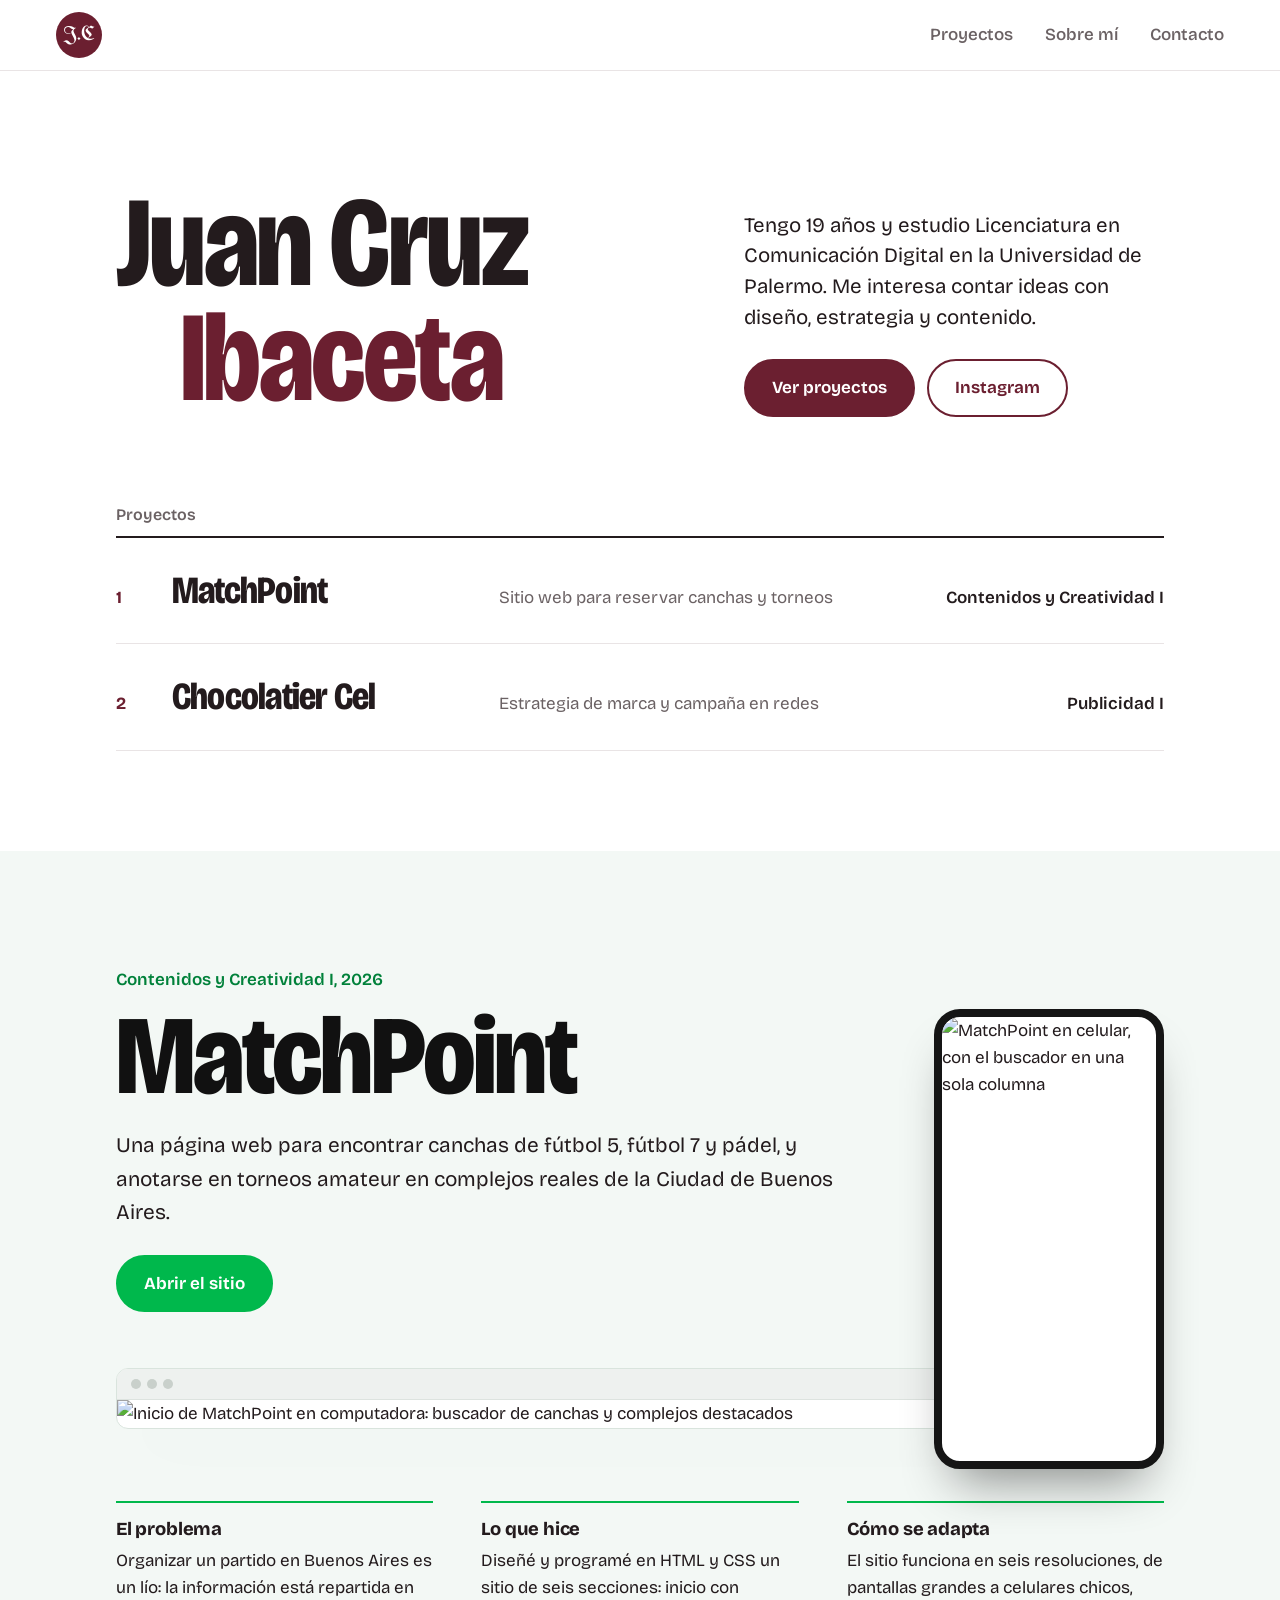
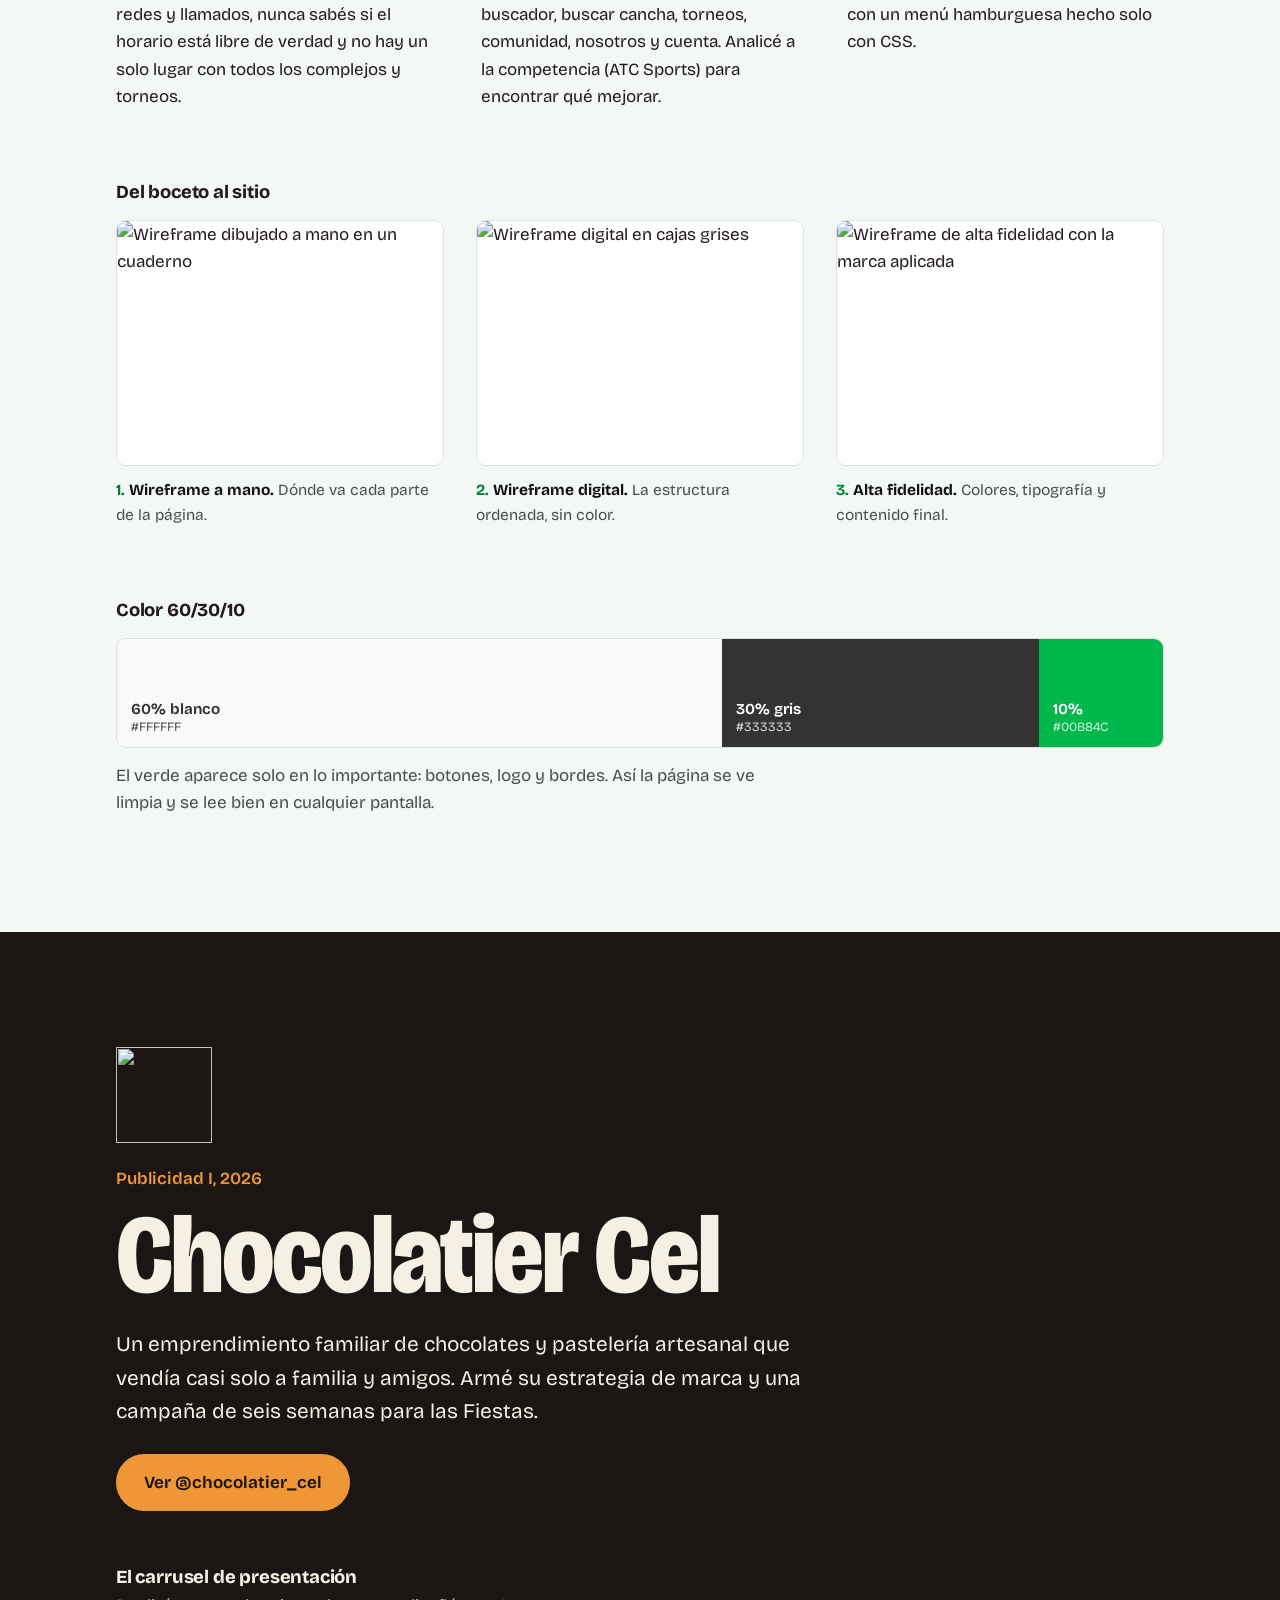
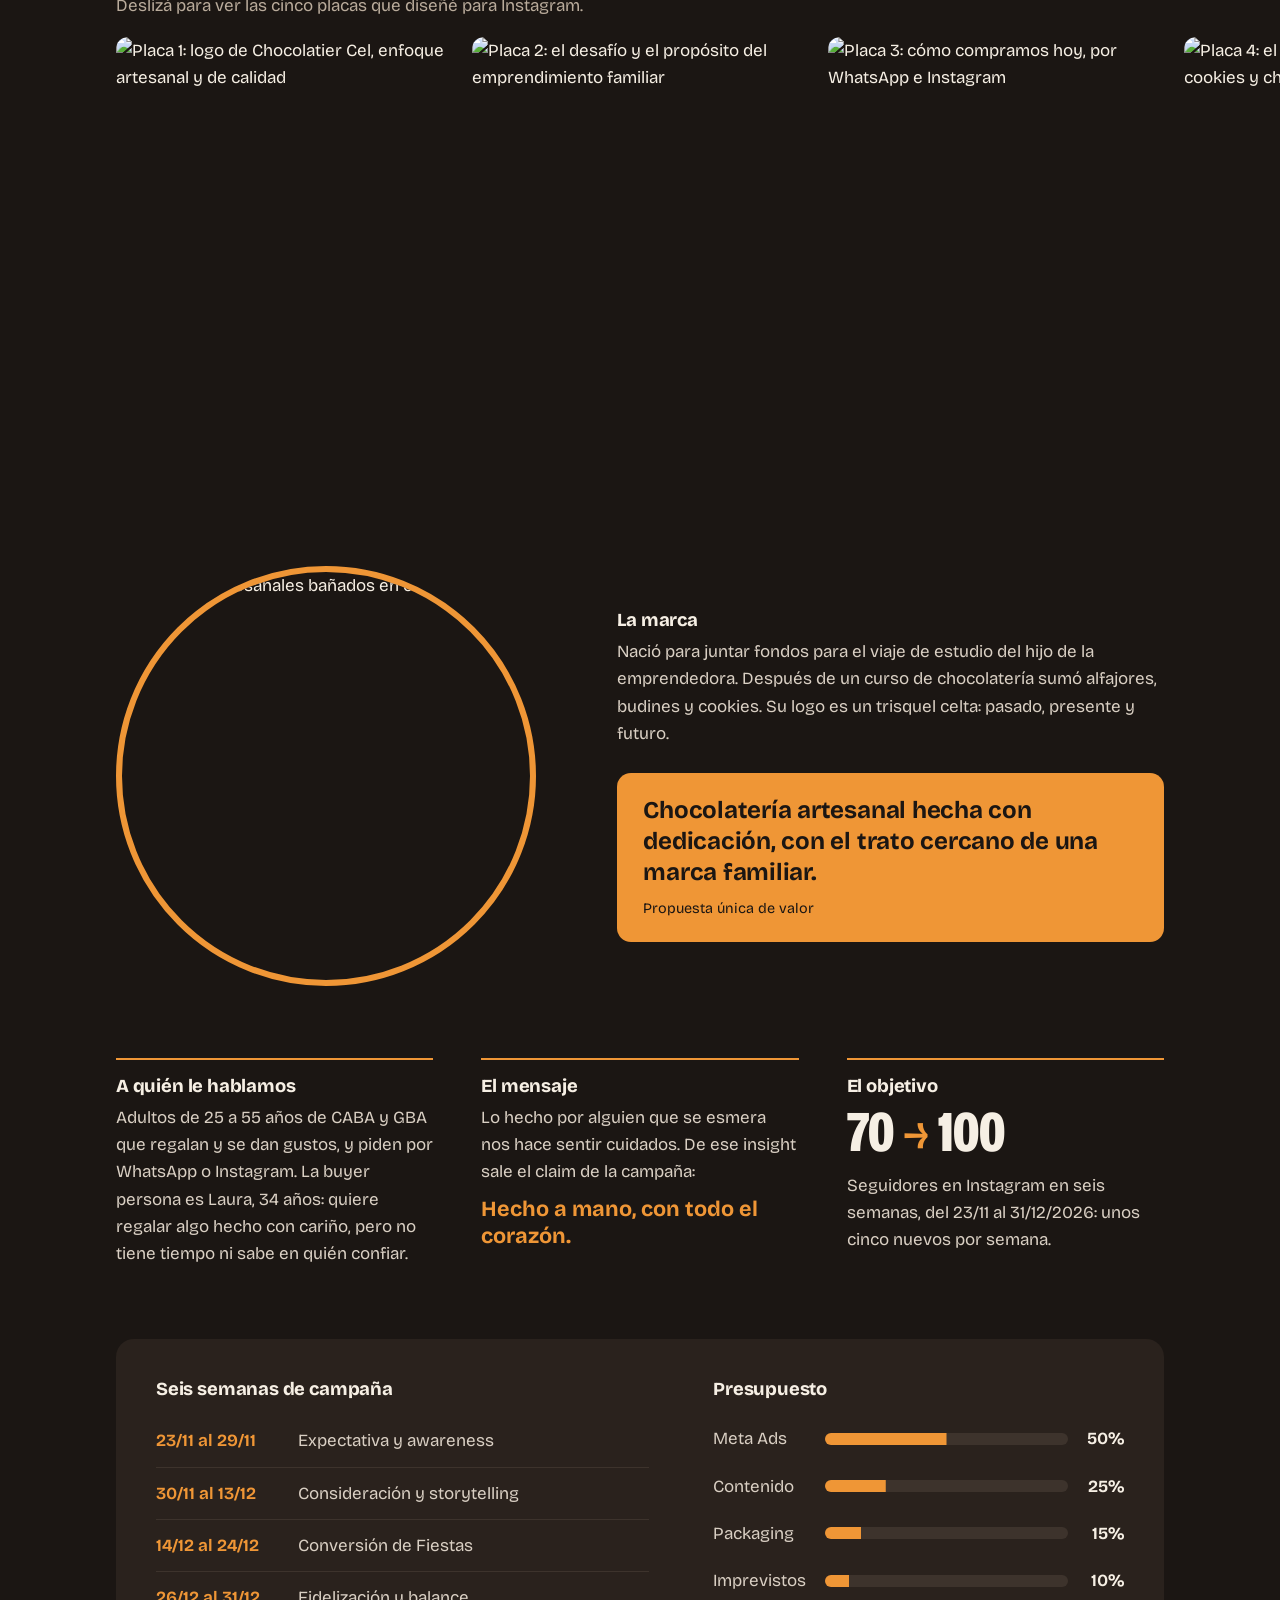
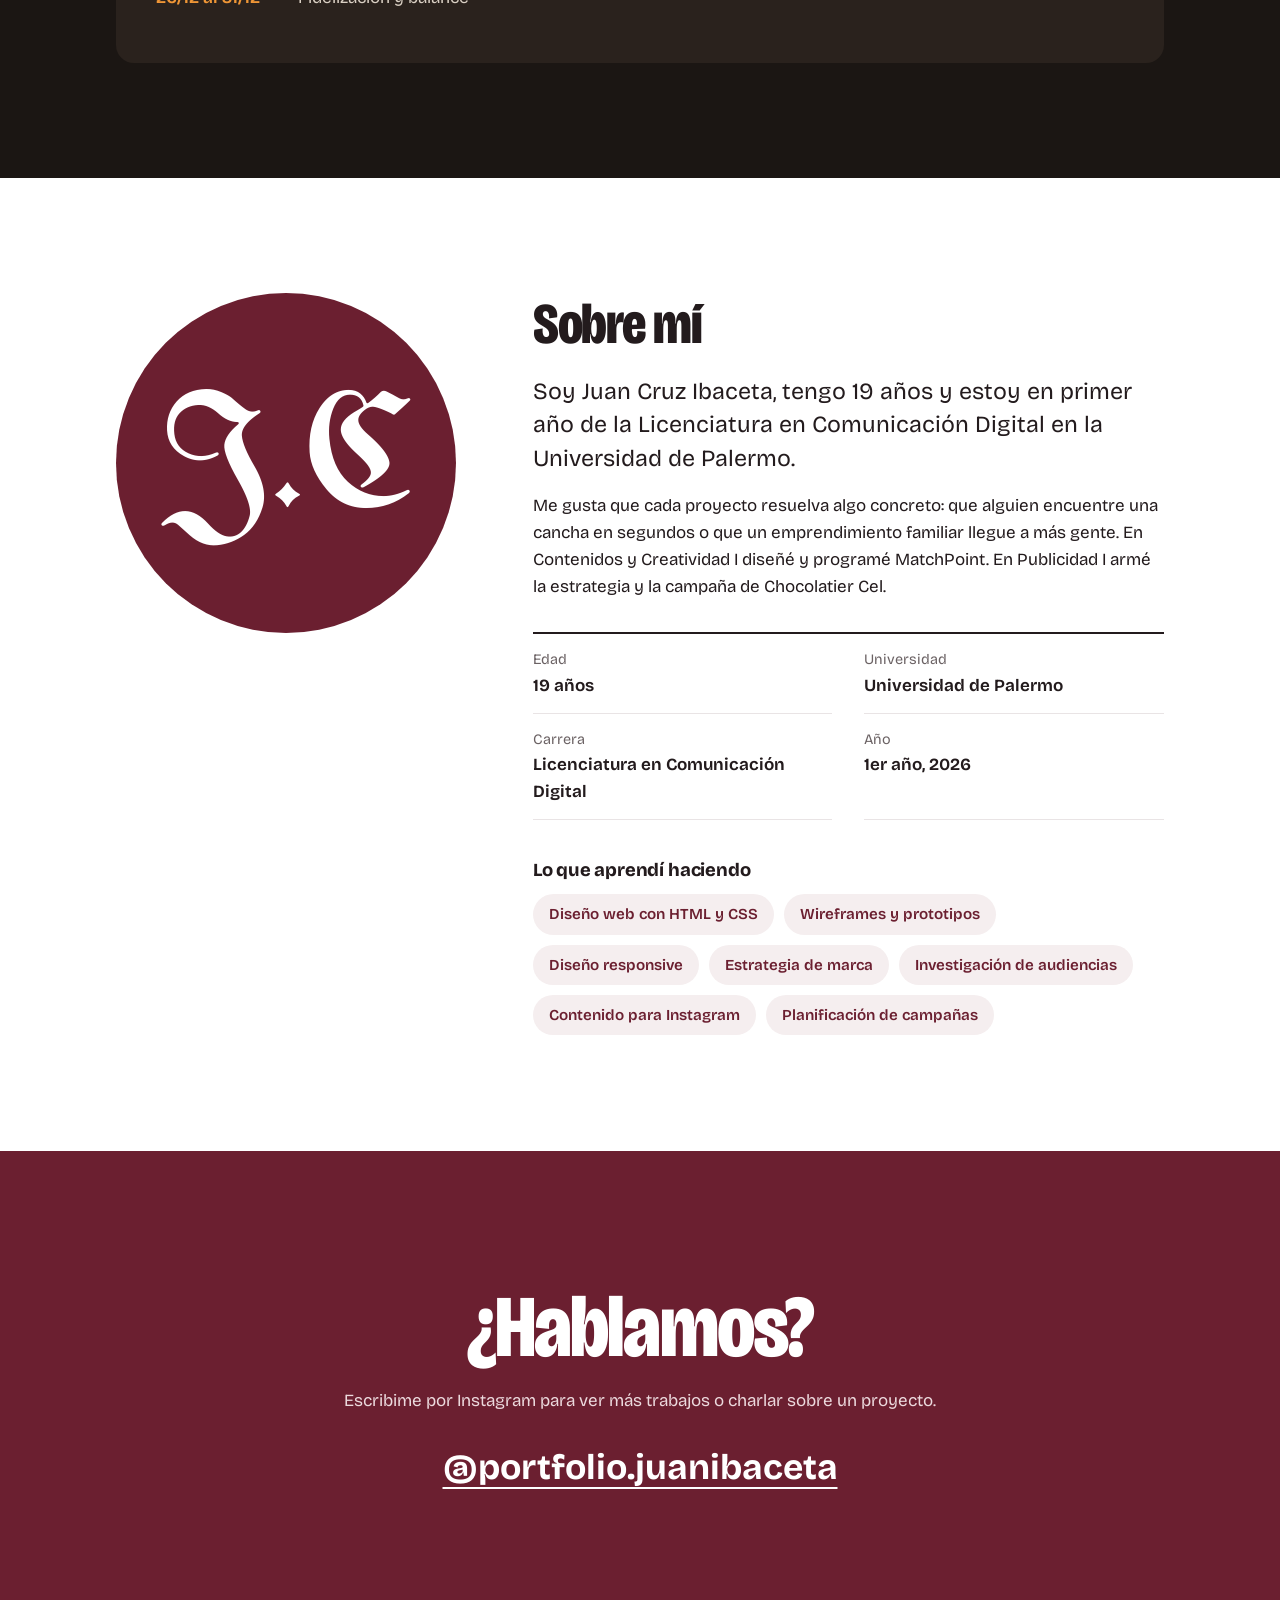
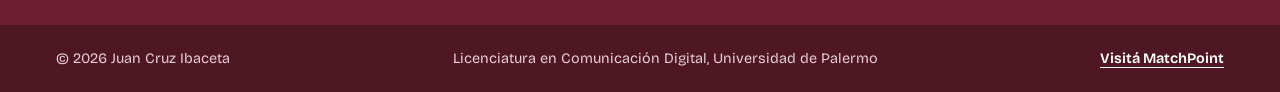
==== index.html @ 8a2c2878 "Add files via upload" ====
<!DOCTYPE html>
<html lang="es">
<head>
    <meta charset="UTF-8">
    <meta name="viewport" content="width=device-width, initial-scale=1, viewport-fit=cover">
    <title>Juan Cruz Ibaceta | Portfolio</title>
    <meta name="description" content="Portfolio de Juan Cruz Ibaceta, estudiante de Licenciatura en Comunicación Digital en la Universidad de Palermo.">
    <link rel="preconnect" href="https://fonts.googleapis.com">
    <link rel="preconnect" href="https://fonts.gstatic.com" crossorigin>
    <link href="https://fonts.googleapis.com/css2?family=Bricolage+Grotesque:opsz,wdth,wght@12..96,75..100,300..800&family=UnifrakturMaguntia&display=swap" rel="stylesheet">
    <link rel="stylesheet" href="style.css">
</head>
<body>

    <!-- ENCABEZADO -->
    <header class="top">
        <a href="#inicio" class="sello" aria-label="Ir al inicio">J.C</a>
        <nav aria-label="Secciones">
            <a href="#proyectos">Proyectos</a>
            <a href="#sobre-mi">Sobre mí</a>
            <a href="#contacto">Contacto</a>
        </nav>
    </header>

    <main id="inicio">

        <!-- PORTADA -->
        <section class="portada">
            <h1 class="nombre">
                <span>Juan Cruz</span>
                <span>Ibaceta</span>
            </h1>
            <div class="portada-texto">
                <p class="bajada">Tengo 19 años y estudio Licenciatura en Comunicación Digital en la Universidad de Palermo. Me interesa contar ideas con diseño, estrategia y contenido.</p>
                <p class="portada-acciones">
                    <a href="#proyectos" class="boton">Ver proyectos</a>
                    <a href="https://www.instagram.com/portfolio.juanibaceta" class="boton boton-linea" target="_blank" rel="noopener">Instagram</a>
                </p>
            </div>
        </section>

        <!-- ÍNDICE DE PROYECTOS -->
        <section class="indice" id="proyectos" aria-labelledby="titulo-proyectos">
            <h2 id="titulo-proyectos">Proyectos</h2>
            <ol class="indice-lista">
                <li>
                    <a href="#matchpoint">
                        <span class="indice-num">1</span>
                        <span class="indice-nombre">MatchPoint</span>
                        <span class="indice-dato">Sitio web para reservar canchas y torneos</span>
                        <span class="indice-materia">Contenidos y Creatividad I</span>
                    </a>
                </li>
                <li>
                    <a href="#chocolatier">
                        <span class="indice-num">2</span>
                        <span class="indice-nombre">Chocolatier Cel</span>
                        <span class="indice-dato">Estrategia de marca y campaña en redes</span>
                        <span class="indice-materia">Publicidad I</span>
                    </a>
                </li>
            </ol>
        </section>

        <!-- PROYECTO 1: MATCHPOINT -->
        <article class="caso caso-match" id="matchpoint" aria-labelledby="titulo-match">
            <div class="caso-cabecera">
                <p class="caso-materia">Contenidos y Creatividad I, 2026</p>
                <h2 id="titulo-match">MatchPoint</h2>
                <p class="caso-resumen">Una página web para encontrar canchas de fútbol 5, fútbol 7 y pádel, y anotarse en torneos amateur en complejos reales de la Ciudad de Buenos Aires.</p>
                <a href="https://juancruzibaceta-lang.github.io/matchpoint/" class="boton boton-match" target="_blank" rel="noopener">Abrir el sitio</a>
            </div>

            <figure class="pantallas">
                <div class="navegador">
                    <div class="navegador-barra"><i></i><i></i><i></i></div>
                    <img src="img/matchpoint-desktop.jpg" alt="Inicio de MatchPoint en computadora: buscador de canchas y complejos destacados" loading="lazy">
                </div>
                <div class="celular">
                    <img src="img/matchpoint-celular.jpg" alt="MatchPoint en celular, con el buscador en una sola columna" loading="lazy">
                </div>
            </figure>

            <div class="caso-grilla">
                <div class="bloque">
                    <h3>El problema</h3>
                    <p>Organizar un partido en Buenos Aires es un lío: la información está repartida en redes y llamados, nunca sabés si el horario está libre de verdad y no hay un solo lugar con todos los complejos y torneos.</p>
                </div>
                <div class="bloque">
                    <h3>Lo que hice</h3>
                    <p>Diseñé y programé en HTML y CSS un sitio de seis secciones: inicio con buscador, buscar cancha, torneos, comunidad, nosotros y cuenta. Analicé a la competencia (ATC Sports) para encontrar qué mejorar.</p>
                </div>
                <div class="bloque">
                    <h3>Cómo se adapta</h3>
                    <p>El sitio funciona en seis resoluciones, de pantallas grandes a celulares chicos, con un menú hamburguesa hecho solo con CSS.</p>
                </div>
            </div>

            <div class="proceso">
                <h3>Del boceto al sitio</h3>
                <ol class="proceso-pasos">
                    <li>
                        <img src="img/matchpoint-boceto.jpg" alt="Wireframe dibujado a mano en un cuaderno" loading="lazy">
                        <p><strong>Wireframe a mano.</strong> Dónde va cada parte de la página.</p>
                    </li>
                    <li>
                        <img src="img/matchpoint-baja.jpg" alt="Wireframe digital en cajas grises" loading="lazy">
                        <p><strong>Wireframe digital.</strong> La estructura ordenada, sin color.</p>
                    </li>
                    <li>
                        <img src="img/matchpoint-alta.jpg" alt="Wireframe de alta fidelidad con la marca aplicada" loading="lazy">
                        <p><strong>Alta fidelidad.</strong> Colores, tipografía y contenido final.</p>
                    </li>
                </ol>
            </div>

            <div class="paleta">
                <h3>Color 60/30/10</h3>
                <div class="paleta-barra" role="img" aria-label="60% blanco, 30% gris oscuro, 10% verde">
                    <span style="flex: 60; background: #f9f9f9; color: #333;">60% blanco <small>#FFFFFF</small></span>
                    <span style="flex: 30; background: #333333; color: #fff;">30% gris <small>#333333</small></span>
                    <span style="flex: 10; background: #00b84c; color: #fff;">10% <small>#00B84C</small></span>
                </div>
                <p>El verde aparece solo en lo importante: botones, logo y bordes. Así la página se ve limpia y se lee bien en cualquier pantalla.</p>
            </div>
        </article>

        <!-- PROYECTO 2: CHOCOLATIER CEL -->
        <article class="caso caso-choco" id="chocolatier" aria-labelledby="titulo-choco">
            <div class="caso-cabecera">
                <img src="img/choco-logo.png" alt="" class="choco-logo" width="120" height="120">
                <p class="caso-materia">Publicidad I, 2026</p>
                <h2 id="titulo-choco">Chocolatier Cel</h2>
                <p class="caso-resumen">Un emprendimiento familiar de chocolates y pastelería artesanal que vendía casi solo a familia y amigos. Armé su estrategia de marca y una campaña de seis semanas para las Fiestas.</p>
                <a href="https://www.instagram.com/chocolatier_cel" class="boton boton-choco" target="_blank" rel="noopener">Ver @chocolatier_cel</a>
            </div>

            <div class="carrusel-zona">
                <h3>El carrusel de presentación</h3>
                <p class="carrusel-ayuda">Deslizá para ver las cinco placas que diseñé para Instagram.</p>
                <ol class="carrusel" tabindex="0" aria-label="Carrusel de Instagram de Chocolatier Cel">
                    <li><img src="img/choco-1-portada.jpg" alt="Placa 1: logo de Chocolatier Cel, enfoque artesanal y de calidad" loading="lazy"></li>
                    <li><img src="img/choco-2-desafio.jpg" alt="Placa 2: el desafío y el propósito del emprendimiento familiar" loading="lazy"></li>
                    <li><img src="img/choco-3-como-compramos.jpg" alt="Placa 3: cómo compramos hoy, por WhatsApp e Instagram" loading="lazy"></li>
                    <li><img src="img/choco-4-producto.jpg" alt="Placa 4: el producto en acción, fotos de cookies y chocolates" loading="lazy"></li>
                    <li><img src="img/choco-5-pedido.jpg" alt="Placa 5: descubrí la diferencia de lo hecho a mano" loading="lazy"></li>
                </ol>
            </div>

            <div class="choco-historia">
                <img src="img/choco-alfajores.jpg" alt="Alfajores artesanales bañados en chocolate">
                <div>
                    <h3>La marca</h3>
                    <p>Nació para juntar fondos para el viaje de estudio del hijo de la emprendedora. Después de un curso de chocolatería sumó alfajores, budines y cookies. Su logo es un trisquel celta: pasado, presente y futuro.</p>
                    <blockquote class="puv">
                        <p>Chocolatería artesanal hecha con dedicación, con el trato cercano de una marca familiar.</p>
                        <cite>Propuesta única de valor</cite>
                    </blockquote>
                </div>
            </div>

            <div class="caso-grilla">
                <div class="bloque">
                    <h3>A quién le hablamos</h3>
                    <p>Adultos de 25 a 55 años de CABA y GBA que regalan y se dan gustos, y piden por WhatsApp o Instagram. La buyer persona es Laura, 34 años: quiere regalar algo hecho con cariño, pero no tiene tiempo ni sabe en quién confiar.</p>
                </div>
                <div class="bloque">
                    <h3>El mensaje</h3>
                    <p>Lo hecho por alguien que se esmera nos hace sentir cuidados. De ese insight sale el claim de la campaña:</p>
                    <p class="claim">Hecho a mano, con todo el corazón.</p>
                </div>
                <div class="bloque objetivo">
                    <h3>El objetivo</h3>
                    <p class="objetivo-num"><span>70</span><span aria-hidden="true">→</span><span>100</span></p>
                    <p>Seguidores en Instagram en seis semanas, del 23/11 al 31/12/2026: unos cinco nuevos por semana.</p>
                </div>
            </div>

            <div class="campana">
                <div>
                    <h3>Seis semanas de campaña</h3>
                    <ol class="etapas">
                        <li><strong>23/11 al 29/11</strong> Expectativa y awareness</li>
                        <li><strong>30/11 al 13/12</strong> Consideración y storytelling</li>
                        <li><strong>14/12 al 24/12</strong> Conversión de Fiestas</li>
                        <li><strong>26/12 al 31/12</strong> Fidelización y balance</li>
                    </ol>
                </div>
                <div>
                    <h3>Presupuesto</h3>
                    <ul class="presupuesto">
                        <li><span>Meta Ads</span><b style="--p: 50%;"></b><em>50%</em></li>
                        <li><span>Contenido</span><b style="--p: 25%;"></b><em>25%</em></li>
                        <li><span>Packaging</span><b style="--p: 15%;"></b><em>15%</em></li>
                        <li><span>Imprevistos</span><b style="--p: 10%;"></b><em>10%</em></li>
                    </ul>
                </div>
            </div>
        </article>

        <!-- SOBRE MÍ -->
        <section class="sobre" id="sobre-mi" aria-labelledby="titulo-sobre">
            <div class="sobre-sello" aria-hidden="true">J.C</div>
            <div class="sobre-texto">
                <h2 id="titulo-sobre">Sobre mí</h2>
                <p class="sobre-lead">Soy Juan Cruz Ibaceta, tengo 19 años y estoy en primer año de la Licenciatura en Comunicación Digital en la Universidad de Palermo.</p>
                <p>Me gusta que cada proyecto resuelva algo concreto: que alguien encuentre una cancha en segundos o que un emprendimiento familiar llegue a más gente. En Contenidos y Creatividad I diseñé y programé MatchPoint. En Publicidad I armé la estrategia y la campaña de Chocolatier Cel.</p>
                <dl class="datos">
                    <div><dt>Edad</dt><dd>19 años</dd></div>
                    <div><dt>Universidad</dt><dd>Universidad de Palermo</dd></div>
                    <div><dt>Carrera</dt><dd>Licenciatura en Comunicación Digital</dd></div>
                    <div><dt>Año</dt><dd>1er año, 2026</dd></div>
                </dl>
                <h3>Lo que aprendí haciendo</h3>
                <ul class="habilidades">
                    <li>Diseño web con HTML y CSS</li>
                    <li>Wireframes y prototipos</li>
                    <li>Diseño responsive</li>
                    <li>Estrategia de marca</li>
                    <li>Investigación de audiencias</li>
                    <li>Contenido para Instagram</li>
                    <li>Planificación de campañas</li>
                </ul>
            </div>
        </section>

        <!-- CONTACTO -->
        <section class="contacto" id="contacto" aria-labelledby="titulo-contacto">
            <h2 id="titulo-contacto">¿Hablamos?</h2>
            <p>Escribime por Instagram para ver más trabajos o charlar sobre un proyecto.</p>
            <a href="https://www.instagram.com/portfolio.juanibaceta" class="contacto-link" target="_blank" rel="noopener">@portfolio.juanibaceta</a>
        </section>
    </main>

    <footer class="pie">
        <p>© 2026 Juan Cruz Ibaceta</p>
        <p>Licenciatura en Comunicación Digital, Universidad de Palermo</p>
        <p><a href="https://juancruzibaceta-lang.github.io/matchpoint/">Visitá MatchPoint</a></p>
    </footer>

</body>
</html>
---- style.css ----
/* =====================================================
   PORTFOLIO · JUAN CRUZ IBACETA
   Color de marca: bordó del logo "J.C"
   Cada proyecto usa los colores de su propia marca.
   ===================================================== */

:root {
    --papel: #ffffff;
    --tinta: #231b1d;
    --gris: #6b6264;
    --linea: #e9e4e5;
    --bordo: #6b1f30;
    --bordo-claro: #f5eeef;

    --verde: #00b84c;
    --verde-oscuro: #00813a;
    --choco: #1b1613;
    --choco-2: #2a221d;
    --naranja: #ef9636;
    --crema: #f6efe4;

    --texto: "Bricolage Grotesque", Arial, sans-serif;
    --gotica: "UnifrakturMaguntia", "Old English Text MT", Georgia, serif;

    --ancho: 1160px;
    --margen: clamp(20px, 5vw, 56px);
    color-scheme: light;
}

*, *::before, *::after { box-sizing: border-box; margin: 0; padding: 0; }

html {
    scroll-behavior: smooth;
    scroll-padding-top: calc(72px + env(safe-area-inset-top, 0px));
}

body {
    background: var(--papel);
    color: var(--tinta);
    font-family: var(--texto);
    font-size: 1.0625rem;
    line-height: 1.6;
    font-variation-settings: "opsz" 16;
    -webkit-font-smoothing: antialiased;
}

img { max-width: 100%; display: block; }
a { color: inherit; }

:focus-visible {
    outline: 3px solid var(--bordo);
    outline-offset: 3px;
    border-radius: 4px;
}

h1, h2, h3 { line-height: 1.1; font-weight: 750; }

h3 {
    font-size: 1.15rem;
    margin-bottom: 8px;
    letter-spacing: -0.01em;
}

/* ---------- BOTONES ---------- */
.boton {
    display: inline-block;
    padding: 13px 26px;
    border-radius: 999px;
    background: var(--bordo);
    color: #fff;
    text-decoration: none;
    font-weight: 650;
    border: 2px solid var(--bordo);
    transition: background 0.2s, color 0.2s;
}

.boton:hover { background: #4f1623; border-color: #4f1623; }

.boton-linea { background: transparent; color: var(--bordo); }
.boton-linea:hover { background: var(--bordo); color: #fff; }

.boton-match { background: var(--verde); border-color: var(--verde); color: #fff; }
.boton-match:hover { background: var(--verde-oscuro); border-color: var(--verde-oscuro); }

.boton-choco { background: var(--naranja); border-color: var(--naranja); color: var(--choco); }
.boton-choco:hover { background: var(--crema); border-color: var(--crema); }

/* ---------- ENCABEZADO ---------- */
.top {
    position: sticky;
    top: 0;
    z-index: 10;
    display: flex;
    justify-content: space-between;
    align-items: center;
    padding: calc(12px + env(safe-area-inset-top, 0px)) var(--margen) 12px;
    background: rgba(255, 255, 255, 0.92);
    backdrop-filter: blur(10px);
    -webkit-backdrop-filter: blur(10px);
    border-bottom: 1px solid var(--linea);
}

.sello {
    display: grid;
    place-items: center;
    width: 46px;
    height: 46px;
    border-radius: 50%;
    background: var(--bordo);
    color: #fff;
    font-family: var(--gotica);
    font-size: 1.25rem;
    text-decoration: none;
    line-height: 1;
}

.top nav { display: flex; gap: clamp(14px, 3vw, 32px); }

.top nav a {
    text-decoration: none;
    font-weight: 550;
    color: var(--gris);
}

.top nav a:hover { color: var(--bordo); }

/* ---------- PORTADA ---------- */
.portada {
    max-width: var(--ancho);
    margin: 0 auto;
    padding: clamp(48px, 9vw, 120px) var(--margen) clamp(48px, 7vw, 90px);
    display: grid;
    grid-template-columns: 1.4fr 1fr;
    gap: 40px;
    align-items: end;
}

.nombre {
    font-size: clamp(3.2rem, 10vw, 8.6rem);
    font-weight: 750;
    font-variation-settings: "opsz" 96, "wdth" 82;
    line-height: 0.9;
    letter-spacing: -0.02em;
    color: var(--tinta);
}

.nombre span { display: block; }

.nombre span:last-child {
    color: var(--bordo);
    padding-left: 0.5em;
}

/* Única animación de la página: el nombre aparece al cargar */
@media (prefers-reduced-motion: no-preference) {
    .nombre span {
        animation: entrar 0.9s cubic-bezier(0.2, 0.7, 0.2, 1) both;
    }
    .nombre span:last-child { animation-delay: 0.15s; }
    @keyframes entrar {
        from { opacity: 0; transform: translateY(0.25em); }
        to { opacity: 1; transform: none; }
    }
}

.bajada {
    font-size: clamp(1.1rem, 1.6vw, 1.3rem);
    line-height: 1.5;
    max-width: 34ch;
    margin-bottom: 26px;
}

.portada-acciones { display: flex; flex-wrap: wrap; gap: 12px; }

/* ---------- ÍNDICE ---------- */
.indice {
    max-width: var(--ancho);
    margin: 0 auto;
    padding: 0 var(--margen) clamp(56px, 8vw, 100px);
}

.indice h2 {
    font-size: 1rem;
    font-weight: 600;
    color: var(--gris);
    margin-bottom: 12px;
}

.indice-lista { list-style: none; border-top: 2px solid var(--tinta); }

.indice-lista a {
    display: grid;
    grid-template-columns: 40px 1.2fr 1.5fr 1fr;
    gap: 16px;
    align-items: baseline;
    padding: 22px 0;
    border-bottom: 1px solid var(--linea);
    text-decoration: none;
    transition: background 0.2s, padding 0.2s;
}

.indice-lista a:hover { background: var(--bordo-claro); padding-left: 12px; }

.indice-num { color: var(--bordo); font-weight: 700; }

.indice-nombre {
    font-size: clamp(1.6rem, 3.2vw, 2.4rem);
    font-weight: 750;
    font-variation-settings: "opsz" 96, "wdth" 85;
    letter-spacing: -0.02em;
}

.indice-dato { color: var(--gris); }
.indice-materia { text-align: right; font-weight: 600; }

/* ---------- CASOS (estructura común) ---------- */
.caso { padding: clamp(64px, 9vw, 120px) var(--margen); }

.caso > * { max-width: calc(var(--ancho) - 2 * var(--margen)); margin-left: auto; margin-right: auto; }

.caso-cabecera { margin-bottom: clamp(36px, 5vw, 56px); }

.caso-materia { font-weight: 600; margin-bottom: 10px; }

.caso h2 {
    font-size: clamp(3rem, 9vw, 7rem);
    font-weight: 800;
    font-variation-settings: "opsz" 96, "wdth" 85;
    letter-spacing: -0.02em;
    line-height: 0.95;
    margin-bottom: 20px;
}

.caso-resumen {
    font-size: clamp(1.1rem, 1.7vw, 1.3rem);
    max-width: 52ch;
    margin-bottom: 26px;
}

.caso-grilla {
    display: grid;
    grid-template-columns: repeat(3, 1fr);
    gap: clamp(24px, 4vw, 48px);
    margin-top: clamp(40px, 6vw, 72px);
    margin-bottom: clamp(40px, 6vw, 72px);
}

.bloque { border-top: 2px solid currentColor; padding-top: 16px; }
.bloque p + p { margin-top: 10px; }

/* ---------- MATCHPOINT ---------- */
.caso-match { background: #f3f8f5; }
.caso-match .caso-materia { color: var(--verde-oscuro); }
.caso-match h2 { color: #111; }
.caso-match .bloque { border-top-color: var(--verde); }

.pantallas {
    position: relative;
    padding-right: clamp(40px, 12vw, 150px);
}

.navegador {
    border-radius: 12px;
    overflow: hidden;
    background: #fff;
    border: 1px solid #d9e4dd;
    box-shadow: 0 30px 60px -30px rgba(0, 60, 25, 0.35);
}

.navegador-barra {
    display: flex;
    gap: 6px;
    padding: 10px 14px;
    background: #eef1ef;
    border-bottom: 1px solid #dde3df;
}

.navegador-barra i {
    width: 10px;
    height: 10px;
    border-radius: 50%;
    background: #c9d0cb;
}

.celular {
    position: absolute;
    right: 0;
    bottom: -40px;
    width: clamp(110px, 22%, 230px);
    border: 8px solid #151515;
    border-radius: 26px;
    overflow: hidden;
    box-shadow: 0 30px 50px -20px rgba(0, 0, 0, 0.45);
    aspect-ratio: 9 / 18;
    background: #fff;
}

.celular img { width: 100%; height: 100%; object-fit: cover; object-position: top; }

.proceso h3, .paleta h3 { margin-bottom: 18px; }

.proceso-pasos {
    list-style: none;
    display: grid;
    grid-template-columns: repeat(3, 1fr);
    gap: clamp(16px, 3vw, 32px);
    counter-reset: paso;
}

.proceso-pasos li { counter-increment: paso; }

.proceso-pasos img {
    width: 100%;
    aspect-ratio: 4 / 3;
    object-fit: cover;
    object-position: top;
    border-radius: 10px;
    border: 1px solid #d9e4dd;
    background: #fff;
    margin-bottom: 12px;
}

.proceso-pasos p { font-size: 0.97rem; color: #44514a; }

.proceso-pasos strong::before {
    content: counter(paso) ". ";
    color: var(--verde-oscuro);
}

.proceso-pasos strong { color: #111; }

.paleta { margin-top: clamp(48px, 6vw, 72px); }

.paleta-barra {
    display: flex;
    height: 110px;
    border-radius: 10px;
    overflow: hidden;
    border: 1px solid #d9e4dd;
    margin-bottom: 14px;
}

.paleta-barra span {
    display: flex;
    flex-direction: column;
    justify-content: flex-end;
    padding: 12px 14px;
    font-weight: 650;
    font-size: 0.95rem;
    line-height: 1.25;
    min-width: 0;
}

.paleta-barra small { font-weight: 400; opacity: 0.8; font-size: 0.8rem; }
.paleta p { color: #44514a; max-width: 60ch; }

/* ---------- CHOCOLATIER CEL ---------- */
.caso-choco { background: var(--choco); color: var(--crema); }
.caso-choco .caso-materia { color: var(--naranja); }
.caso-choco .bloque { border-top-color: var(--naranja); }
.caso-choco .bloque p { color: #d9cfc3; }

.choco-logo {
    width: 96px;
    height: 96px;
    margin-bottom: 22px;
}

.carrusel-zona h3 { margin-bottom: 4px; }
.carrusel-ayuda { color: #b9ab9b; margin-bottom: 18px; }

.caso > .carrusel-zona { max-width: none; }

.carrusel-zona > h3, .carrusel-ayuda {
    max-width: calc(var(--ancho) - 2 * var(--margen));
    margin-left: auto;
    margin-right: auto;
}

/* El carrusel ocupa todo el ancho de la pantalla y arranca alineado con el texto */
.carrusel {
    --inicio: max(var(--margen), calc((100vw - var(--ancho)) / 2 + var(--margen)));
    list-style: none;
    display: flex;
    gap: 16px;
    overflow-x: auto;
    scroll-snap-type: x mandatory;
    scroll-padding-left: var(--inicio);
    margin: 0 calc(-1 * var(--margen));
    padding: 0 var(--margen) 16px var(--inicio);
    scrollbar-color: var(--naranja) var(--choco-2);
}

.carrusel li {
    flex: 0 0 clamp(230px, 30vw, 340px);
    scroll-snap-align: start;
}

.carrusel img {
    width: 100%;
    aspect-ratio: 4 / 5;
    object-fit: cover;
    border-radius: 12px;
}

.choco-historia {
    display: grid;
    grid-template-columns: 0.8fr 1fr;
    gap: clamp(24px, 5vw, 64px);
    align-items: center;
    margin-top: clamp(48px, 7vw, 88px);
}

.choco-historia > img {
    border-radius: 50%;
    aspect-ratio: 1;
    object-fit: cover;
    width: 100%;
    max-width: 420px;
    border: 6px solid var(--naranja);
}

.choco-historia p { color: #d9cfc3; }

.puv {
    margin-top: 26px;
    background: var(--naranja);
    color: var(--choco);
    border-radius: 14px;
    padding: 22px 26px;
}

.puv p {
    color: var(--choco);
    font-size: clamp(1.2rem, 2vw, 1.5rem);
    font-weight: 700;
    line-height: 1.3;
    letter-spacing: -0.01em;
}

.puv cite { display: block; font-style: normal; font-size: 0.9rem; margin-top: 8px; }

.claim {
    font-size: 1.35rem;
    font-weight: 700;
    color: var(--naranja) !important;
    line-height: 1.25;
}

.objetivo-num {
    display: flex;
    align-items: baseline;
    gap: 10px;
    font-size: clamp(2.6rem, 5vw, 3.6rem);
    font-weight: 800;
    font-variation-settings: "opsz" 96, "wdth" 80;
    line-height: 1;
    margin-bottom: 10px;
    color: var(--crema) !important;
}

.objetivo-num span:nth-child(2) { color: var(--naranja); font-weight: 400; }

.campana {
    display: grid;
    grid-template-columns: 1.2fr 1fr;
    gap: clamp(24px, 5vw, 64px);
    background: var(--choco-2);
    border-radius: 18px;
    padding: clamp(24px, 4vw, 40px);
}

.campana h3 { margin-bottom: 16px; }

.etapas { list-style: none; }

.etapas li {
    display: grid;
    grid-template-columns: 130px 1fr;
    gap: 12px;
    padding: 12px 0;
    border-bottom: 1px solid #3d332c;
    color: #d9cfc3;
}

.etapas li:last-child { border-bottom: none; }
.etapas strong { color: var(--naranja); font-weight: 650; }

.presupuesto { list-style: none; }

.presupuesto li {
    display: grid;
    grid-template-columns: 100px 1fr 44px;
    gap: 12px;
    align-items: center;
    padding: 10px 0;
    color: #d9cfc3;
}

.presupuesto b {
    height: 12px;
    border-radius: 6px;
    background: linear-gradient(var(--naranja), var(--naranja)) left / var(--p) 100% no-repeat, #3d332c;
}

.presupuesto em { font-style: normal; text-align: right; font-weight: 650; color: var(--crema); }

/* ---------- SOBRE MÍ ---------- */
.sobre {
    max-width: var(--ancho);
    margin: 0 auto;
    padding: clamp(64px, 9vw, 120px) var(--margen);
    display: grid;
    grid-template-columns: 0.7fr 1.3fr;
    gap: clamp(32px, 6vw, 80px);
    align-items: start;
}

.sobre-sello {
    aspect-ratio: 1;
    border-radius: 50%;
    background: var(--bordo);
    color: #fff;
    display: grid;
    place-items: center;
    font-family: var(--gotica);
    font-size: clamp(5rem, 13vw, 10rem);
    line-height: 1;
    position: sticky;
    top: 110px;
}

.sobre h2 {
    font-size: clamp(2.4rem, 5vw, 3.6rem);
    font-weight: 800;
    font-variation-settings: "opsz" 96, "wdth" 80;
    letter-spacing: -0.02em;
    margin-bottom: 18px;
}

.sobre-lead {
    font-size: clamp(1.2rem, 2vw, 1.45rem);
    line-height: 1.45;
    margin-bottom: 16px;
    max-width: 40ch;
}

.sobre-texto > p { max-width: 62ch; }

.datos {
    display: grid;
    grid-template-columns: repeat(2, 1fr);
    gap: 0 32px;
    margin: 32px 0 40px;
    border-top: 2px solid var(--tinta);
}

.datos div { padding: 14px 0; border-bottom: 1px solid var(--linea); }
.datos dt { font-size: 0.9rem; color: var(--gris); }
.datos dd { font-weight: 650; }

.habilidades {
    list-style: none;
    display: flex;
    flex-wrap: wrap;
    gap: 10px;
    margin-top: 14px;
}

.habilidades li {
    padding: 8px 16px;
    border-radius: 999px;
    background: var(--bordo-claro);
    color: var(--bordo);
    font-weight: 600;
    font-size: 0.95rem;
}

/* ---------- CONTACTO Y PIE ---------- */
.contacto {
    background: var(--bordo);
    color: #fff;
    text-align: center;
    padding: clamp(64px, 10vw, 130px) var(--margen);
}

.contacto h2 {
    font-size: clamp(2.6rem, 7vw, 5.5rem);
    font-weight: 800;
    font-variation-settings: "opsz" 96, "wdth" 80;
    letter-spacing: -0.02em;
    margin-bottom: 12px;
}

.contacto p { color: #ecd9dd; margin-bottom: 26px; }

.contacto-link {
    display: inline-block;
    font-size: clamp(1.3rem, 3.5vw, 2.2rem);
    font-weight: 700;
    color: #fff;
    text-decoration: underline;
    text-decoration-thickness: 2px;
    text-underline-offset: 8px;
    overflow-wrap: anywhere;
}

.contacto-link:hover { text-decoration-color: transparent; }
.contacto :focus-visible { outline-color: #fff; }

.pie a { color: #fff; font-weight: 650; text-underline-offset: 4px; }
.pie a:hover { text-decoration: none; }
.pie :focus-visible { outline-color: #fff; }

.pie {
    display: flex;
    justify-content: space-between;
    flex-wrap: wrap;
    gap: 8px;
    padding: 22px var(--margen) calc(22px + env(safe-area-inset-bottom, 0px));
    background: #4f1623;
    color: #e6cfd4;
    font-size: 0.9rem;
}

/* =====================================================
   RESPONSIVE
   ===================================================== */

/* TABLET (hasta 1024px) */
@media (max-width: 1024px) {
    .portada { grid-template-columns: 1fr; gap: 28px; }
    .caso-grilla { grid-template-columns: 1fr 1fr; }
    .caso-grilla .bloque:last-child { grid-column: 1 / -1; }
    .indice-lista a { grid-template-columns: 32px 1fr 1fr; }
    .indice-materia { grid-column: 2 / -1; text-align: left; color: var(--gris); }
}

/* TABLET VERTICAL (hasta 768px) */
@media (max-width: 768px) {
    .indice-lista a { grid-template-columns: 28px 1fr; gap: 4px 12px; }
    .indice-dato, .indice-materia { grid-column: 2; }
    .choco-historia, .campana, .sobre { grid-template-columns: 1fr; }
    .choco-historia > img { max-width: 280px; }
    .sobre-sello { position: static; width: 160px; font-size: 4.5rem; }
    .caso-grilla { grid-template-columns: 1fr; }
    .proceso-pasos { grid-template-columns: 1fr; max-width: 460px; }
}

/* CELULAR (hasta 480px) */
@media (max-width: 480px) {
    .top nav a:nth-child(2) { display: none; }
    .nombre span:last-child { padding-left: 0; }
    .pantallas { padding-right: 70px; }
    .celular { width: 100px; border-width: 5px; border-radius: 16px; bottom: -24px; }
    .datos { grid-template-columns: 1fr; }
    .paleta-barra { height: 120px; }
    .paleta-barra span { padding: 10px 8px; font-size: 0.8rem; }
    .paleta-barra small { display: none; }
    .etapas li { grid-template-columns: 1fr; gap: 2px; }
    .presupuesto li { grid-template-columns: 90px 1fr 40px; }
    .pie { flex-direction: column; }
}
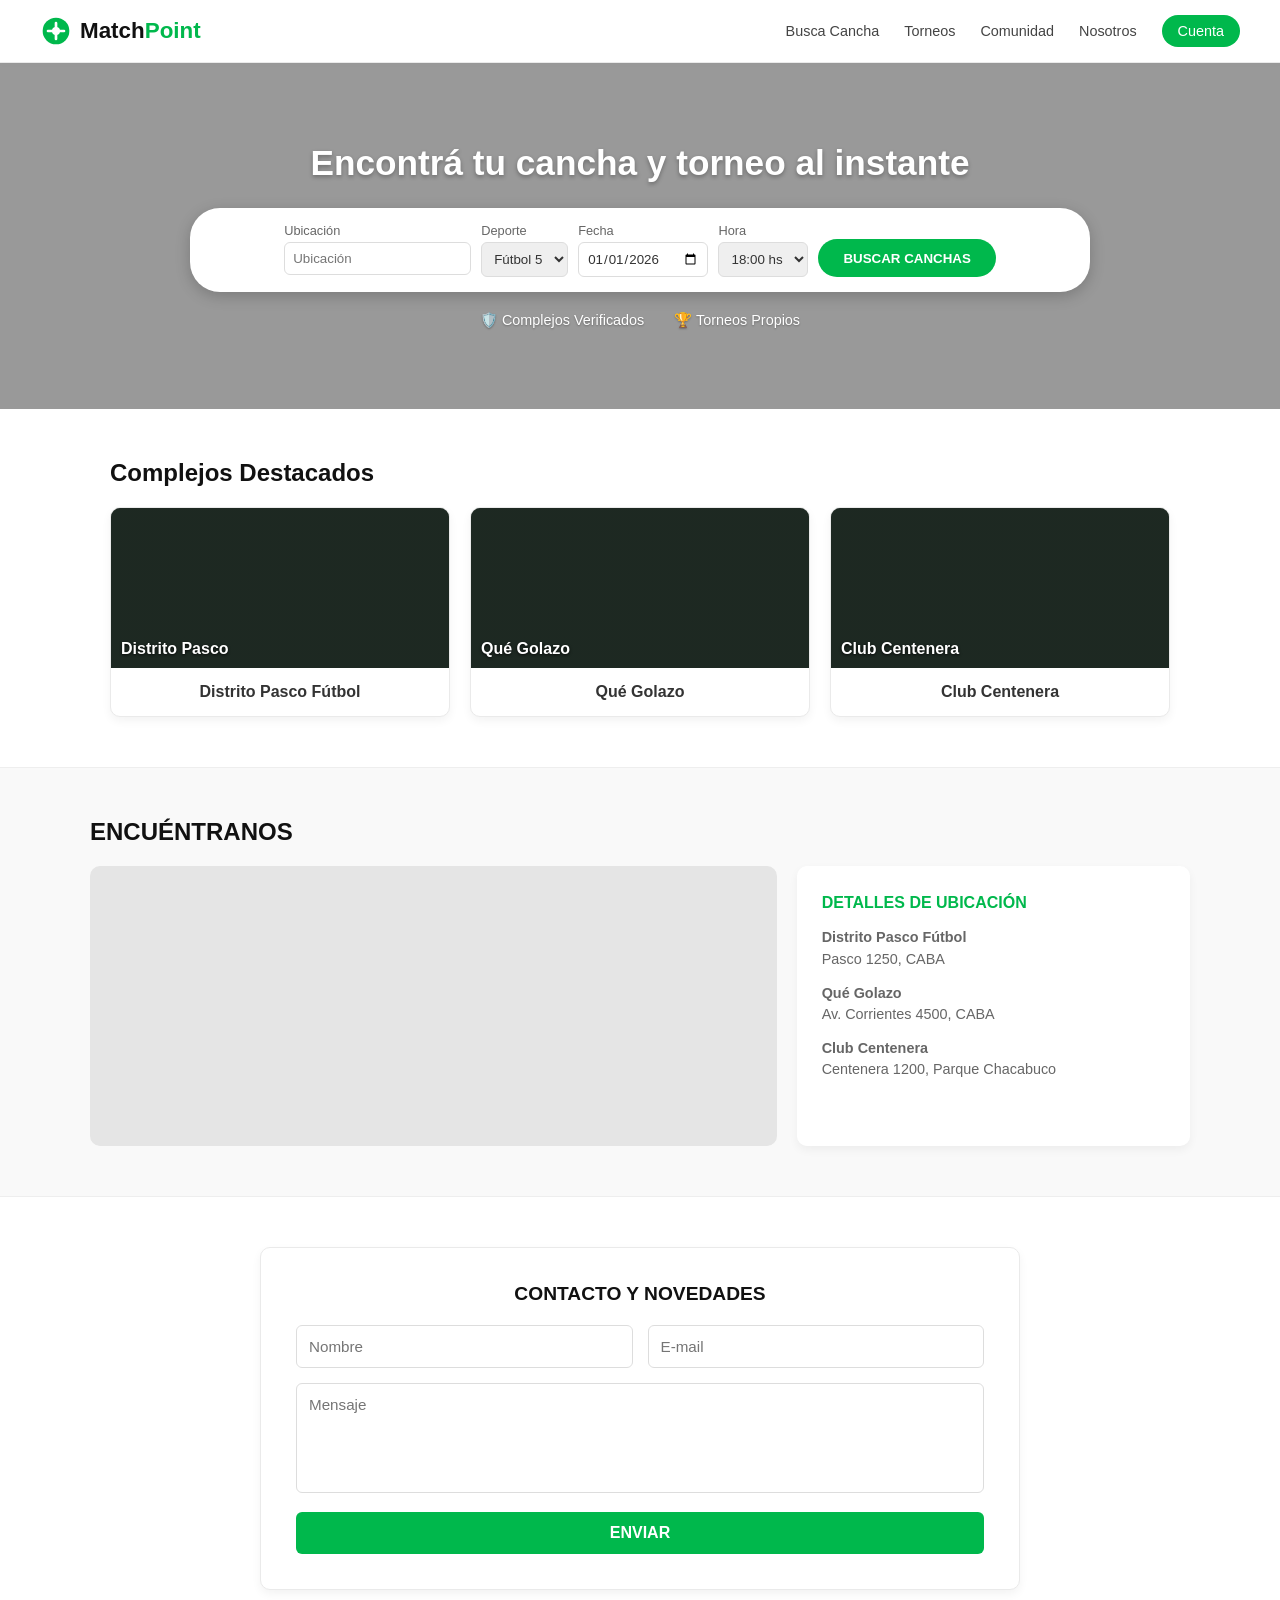
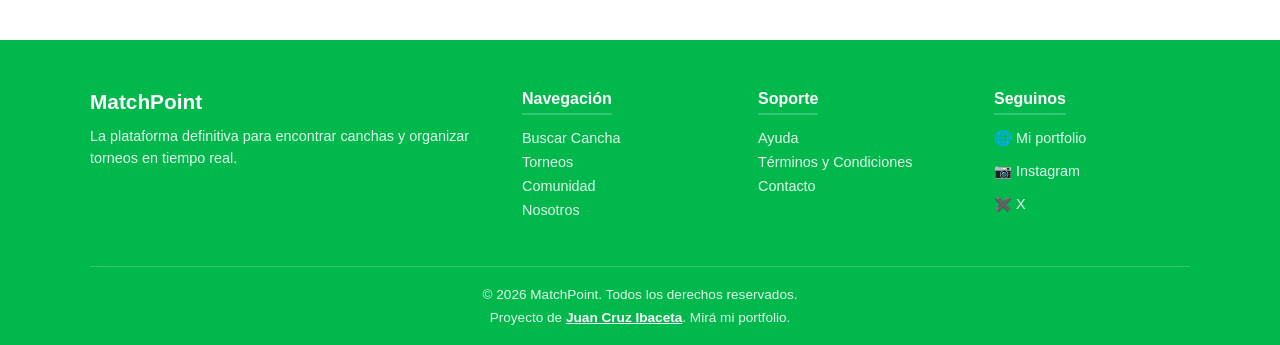
==== commit 858e56d1: "Add files via upload" ====
--- a/index.html
+++ b/index.html
@@ -2,240 +2,167 @@
 <html lang="es">
 <head>
     <meta charset="UTF-8">
-    <meta name="viewport" content="width=device-width, initial-scale=1, viewport-fit=cover">
-    <title>Juan Cruz Ibaceta | Portfolio</title>
-    <meta name="description" content="Portfolio de Juan Cruz Ibaceta, estudiante de Licenciatura en Comunicación Digital en la Universidad de Palermo.">
-    <link rel="preconnect" href="https://fonts.googleapis.com">
-    <link rel="preconnect" href="https://fonts.gstatic.com" crossorigin>
-    <link href="https://fonts.googleapis.com/css2?family=Bricolage+Grotesque:opsz,wdth,wght@12..96,75..100,300..800&family=UnifrakturMaguntia&display=swap" rel="stylesheet">
+    <meta name="viewport" content="width=device-width, initial-scale=1.0">
+    <title>MatchPoint - Encontrá tu cancha y torneo al instante</title>
     <link rel="stylesheet" href="style.css">
 </head>
 <body>
 
-    <!-- ENCABEZADO -->
-    <header class="top">
-        <a href="#inicio" class="sello" aria-label="Ir al inicio">J.C</a>
-        <nav aria-label="Secciones">
-            <a href="#proyectos">Proyectos</a>
-            <a href="#sobre-mi">Sobre mí</a>
-            <a href="#contacto">Contacto</a>
+    <!-- HEADER / LOGO / NAV -->
+    <header>
+        <a href="index.html" class="logo">
+            <svg width="32" height="32" viewBox="0 0 24 24" fill="none" xmlns="http://www.w3.org/2000/svg">
+                <circle cx="12" cy="12" r="10" fill="#00b84c"/>
+                <path d="M12 6V18M6 12H18" stroke="white" stroke-width="2" stroke-linecap="round"/>
+                <circle cx="12" cy="12" r="3" fill="white"/>
+            </svg>
+            <span>Match<span style="color: #00b84c;">Point</span></span>
+        </a>
+
+        <!-- Menú hamburguesa (solo se ve en tablet y celular, funciona solo con CSS) -->
+        <input type="checkbox" id="menu-toggle" class="menu-toggle">
+        <label for="menu-toggle" class="menu-icon" aria-label="Abrir menú">&#9776;</label>
+
+        <nav>
+            <ul>
+                <li><a href="buscar-cancha.html">Busca Cancha</a></li>
+                <li><a href="torneos.html">Torneos</a></li>
+                <li><a href="comunidad.html">Comunidad</a></li>
+                <li><a href="nosotros.html">Nosotros</a></li>
+                <li><a href="cuenta.html" class="btn-cuenta">Cuenta</a></li>
+            </ul>
         </nav>
     </header>
 
-    <main id="inicio">
-
-        <!-- PORTADA -->
-        <section class="portada">
-            <h1 class="nombre">
-                <span>Juan Cruz</span>
-                <span>Ibaceta</span>
-            </h1>
-            <div class="portada-texto">
-                <p class="bajada">Tengo 19 años y estudio Licenciatura en Comunicación Digital en la Universidad de Palermo. Me interesa contar ideas con diseño, estrategia y contenido.</p>
-                <p class="portada-acciones">
-                    <a href="#proyectos" class="boton">Ver proyectos</a>
-                    <a href="https://www.instagram.com/portfolio.juanibaceta" class="boton boton-linea" target="_blank" rel="noopener">Instagram</a>
-                </p>
+    <main>
+        <!-- HERO / BUSCADOR -->
+        <section class="hero">
+            <h1>Encontrá tu cancha y torneo al instante</h1>
+            <form class="search-form" action="buscar-cancha.html">
+                <div class="form-group">
+                    <label for="ubicacion">Ubicación</label>
+                    <input type="text" id="ubicacion" placeholder="Ubicación">
+                </div>
+                <div class="form-group">
+                    <label for="deporte">Deporte</label>
+                    <select id="deporte">
+                        <option value="futbol5">Fútbol 5</option>
+                        <option value="futbol7">Fútbol 7</option>
+                        <option value="padel">Pádel</option>
+                    </select>
+                </div>
+                <div class="form-group">
+                    <label for="fecha">Fecha</label>
+                    <input type="date" id="fecha" value="2026-01-01">
+                </div>
+                <div class="form-group">
+                    <label for="hora">Hora</label>
+                    <select id="hora">
+                        <option value="18:00">18:00 hs</option>
+                        <option value="19:00">19:00 hs</option>
+                        <option value="20:00">20:00 hs</option>
+                    </select>
+                </div>
+                <button type="submit" class="btn-buscar">BUSCAR CANCHAS</button>
+            </form>
+            <div class="hero-features">
+                <span>🛡️ Complejos Verificados</span>
+                <span>🏆 Torneos Propios</span>
             </div>
         </section>
 
-        <!-- ÍNDICE DE PROYECTOS -->
-        <section class="indice" id="proyectos" aria-labelledby="titulo-proyectos">
-            <h2 id="titulo-proyectos">Proyectos</h2>
-            <ol class="indice-lista">
-                <li>
-                    <a href="#matchpoint">
-                        <span class="indice-num">1</span>
-                        <span class="indice-nombre">MatchPoint</span>
-                        <span class="indice-dato">Sitio web para reservar canchas y torneos</span>
-                        <span class="indice-materia">Contenidos y Creatividad I</span>
-                    </a>
-                </li>
-                <li>
-                    <a href="#chocolatier">
-                        <span class="indice-num">2</span>
-                        <span class="indice-nombre">Chocolatier Cel</span>
-                        <span class="indice-dato">Estrategia de marca y campaña en redes</span>
-                        <span class="indice-materia">Publicidad I</span>
-                    </a>
-                </li>
-            </ol>
-        </section>
-
-        <!-- PROYECTO 1: MATCHPOINT -->
-        <article class="caso caso-match" id="matchpoint" aria-labelledby="titulo-match">
-            <div class="caso-cabecera">
-                <p class="caso-materia">Contenidos y Creatividad I, 2026</p>
-                <h2 id="titulo-match">MatchPoint</h2>
-                <p class="caso-resumen">Una página web para encontrar canchas de fútbol 5, fútbol 7 y pádel, y anotarse en torneos amateur en complejos reales de la Ciudad de Buenos Aires.</p>
-                <a href="https://juancruzibaceta-lang.github.io/matchpoint/" class="boton boton-match" target="_blank" rel="noopener">Abrir el sitio</a>
-            </div>
-
-            <figure class="pantallas">
-                <div class="navegador">
-                    <div class="navegador-barra"><i></i><i></i><i></i></div>
-                    <img src="img/matchpoint-desktop.jpg" alt="Inicio de MatchPoint en computadora: buscador de canchas y complejos destacados" loading="lazy">
-                </div>
-                <div class="celular">
-                    <img src="img/matchpoint-celular.jpg" alt="MatchPoint en celular, con el buscador en una sola columna" loading="lazy">
-                </div>
-            </figure>
-
-            <div class="caso-grilla">
-                <div class="bloque">
-                    <h3>El problema</h3>
-                    <p>Organizar un partido en Buenos Aires es un lío: la información está repartida en redes y llamados, nunca sabés si el horario está libre de verdad y no hay un solo lugar con todos los complejos y torneos.</p>
-                </div>
-                <div class="bloque">
-                    <h3>Lo que hice</h3>
-                    <p>Diseñé y programé en HTML y CSS un sitio de seis secciones: inicio con buscador, buscar cancha, torneos, comunidad, nosotros y cuenta. Analicé a la competencia (ATC Sports) para encontrar qué mejorar.</p>
-                </div>
-                <div class="bloque">
-                    <h3>Cómo se adapta</h3>
-                    <p>El sitio funciona en seis resoluciones, de pantallas grandes a celulares chicos, con un menú hamburguesa hecho solo con CSS.</p>
-                </div>
-            </div>
-
-            <div class="proceso">
-                <h3>Del boceto al sitio</h3>
-                <ol class="proceso-pasos">
-                    <li>
-                        <img src="img/matchpoint-boceto.jpg" alt="Wireframe dibujado a mano en un cuaderno" loading="lazy">
-                        <p><strong>Wireframe a mano.</strong> Dónde va cada parte de la página.</p>
-                    </li>
-                    <li>
-                        <img src="img/matchpoint-baja.jpg" alt="Wireframe digital en cajas grises" loading="lazy">
-                        <p><strong>Wireframe digital.</strong> La estructura ordenada, sin color.</p>
-                    </li>
-                    <li>
-                        <img src="img/matchpoint-alta.jpg" alt="Wireframe de alta fidelidad con la marca aplicada" loading="lazy">
-                        <p><strong>Alta fidelidad.</strong> Colores, tipografía y contenido final.</p>
-                    </li>
-                </ol>
-            </div>
-
-            <div class="paleta">
-                <h3>Color 60/30/10</h3>
-                <div class="paleta-barra" role="img" aria-label="60% blanco, 30% gris oscuro, 10% verde">
-                    <span style="flex: 60; background: #f9f9f9; color: #333;">60% blanco <small>#FFFFFF</small></span>
-                    <span style="flex: 30; background: #333333; color: #fff;">30% gris <small>#333333</small></span>
-                    <span style="flex: 10; background: #00b84c; color: #fff;">10% <small>#00B84C</small></span>
-                </div>
-                <p>El verde aparece solo en lo importante: botones, logo y bordes. Así la página se ve limpia y se lee bien en cualquier pantalla.</p>
-            </div>
-        </article>
-
-        <!-- PROYECTO 2: CHOCOLATIER CEL -->
-        <article class="caso caso-choco" id="chocolatier" aria-labelledby="titulo-choco">
-            <div class="caso-cabecera">
-                <img src="img/choco-logo.png" alt="" class="choco-logo" width="120" height="120">
-                <p class="caso-materia">Publicidad I, 2026</p>
-                <h2 id="titulo-choco">Chocolatier Cel</h2>
-                <p class="caso-resumen">Un emprendimiento familiar de chocolates y pastelería artesanal que vendía casi solo a familia y amigos. Armé su estrategia de marca y una campaña de seis semanas para las Fiestas.</p>
-                <a href="https://www.instagram.com/chocolatier_cel" class="boton boton-choco" target="_blank" rel="noopener">Ver @chocolatier_cel</a>
-            </div>
-
-            <div class="carrusel-zona">
-                <h3>El carrusel de presentación</h3>
-                <p class="carrusel-ayuda">Deslizá para ver las cinco placas que diseñé para Instagram.</p>
-                <ol class="carrusel" tabindex="0" aria-label="Carrusel de Instagram de Chocolatier Cel">
-                    <li><img src="img/choco-1-portada.jpg" alt="Placa 1: logo de Chocolatier Cel, enfoque artesanal y de calidad" loading="lazy"></li>
-                    <li><img src="img/choco-2-desafio.jpg" alt="Placa 2: el desafío y el propósito del emprendimiento familiar" loading="lazy"></li>
-                    <li><img src="img/choco-3-como-compramos.jpg" alt="Placa 3: cómo compramos hoy, por WhatsApp e Instagram" loading="lazy"></li>
-                    <li><img src="img/choco-4-producto.jpg" alt="Placa 4: el producto en acción, fotos de cookies y chocolates" loading="lazy"></li>
-                    <li><img src="img/choco-5-pedido.jpg" alt="Placa 5: descubrí la diferencia de lo hecho a mano" loading="lazy"></li>
-                </ol>
-            </div>
-
-            <div class="choco-historia">
-                <img src="img/choco-alfajores.jpg" alt="Alfajores artesanales bañados en chocolate">
-                <div>
-                    <h3>La marca</h3>
-                    <p>Nació para juntar fondos para el viaje de estudio del hijo de la emprendedora. Después de un curso de chocolatería sumó alfajores, budines y cookies. Su logo es un trisquel celta: pasado, presente y futuro.</p>
-                    <blockquote class="puv">
-                        <p>Chocolatería artesanal hecha con dedicación, con el trato cercano de una marca familiar.</p>
-                        <cite>Propuesta única de valor</cite>
-                    </blockquote>
-                </div>
-            </div>
-
-            <div class="caso-grilla">
-                <div class="bloque">
-                    <h3>A quién le hablamos</h3>
-                    <p>Adultos de 25 a 55 años de CABA y GBA que regalan y se dan gustos, y piden por WhatsApp o Instagram. La buyer persona es Laura, 34 años: quiere regalar algo hecho con cariño, pero no tiene tiempo ni sabe en quién confiar.</p>
-                </div>
-                <div class="bloque">
-                    <h3>El mensaje</h3>
-                    <p>Lo hecho por alguien que se esmera nos hace sentir cuidados. De ese insight sale el claim de la campaña:</p>
-                    <p class="claim">Hecho a mano, con todo el corazón.</p>
-                </div>
-                <div class="bloque objetivo">
-                    <h3>El objetivo</h3>
-                    <p class="objetivo-num"><span>70</span><span aria-hidden="true">→</span><span>100</span></p>
-                    <p>Seguidores en Instagram en seis semanas, del 23/11 al 31/12/2026: unos cinco nuevos por semana.</p>
-                </div>
-            </div>
-
-            <div class="campana">
-                <div>
-                    <h3>Seis semanas de campaña</h3>
-                    <ol class="etapas">
-                        <li><strong>23/11 al 29/11</strong> Expectativa y awareness</li>
-                        <li><strong>30/11 al 13/12</strong> Consideración y storytelling</li>
-                        <li><strong>14/12 al 24/12</strong> Conversión de Fiestas</li>
-                        <li><strong>26/12 al 31/12</strong> Fidelización y balance</li>
-                    </ol>
-                </div>
-                <div>
-                    <h3>Presupuesto</h3>
-                    <ul class="presupuesto">
-                        <li><span>Meta Ads</span><b style="--p: 50%;"></b><em>50%</em></li>
-                        <li><span>Contenido</span><b style="--p: 25%;"></b><em>25%</em></li>
-                        <li><span>Packaging</span><b style="--p: 15%;"></b><em>15%</em></li>
-                        <li><span>Imprevistos</span><b style="--p: 10%;"></b><em>10%</em></li>
-                    </ul>
-                </div>
-            </div>
-        </article>
-
-        <!-- SOBRE MÍ -->
-        <section class="sobre" id="sobre-mi" aria-labelledby="titulo-sobre">
-            <div class="sobre-sello" aria-hidden="true">J.C</div>
-            <div class="sobre-texto">
-                <h2 id="titulo-sobre">Sobre mí</h2>
-                <p class="sobre-lead">Soy Juan Cruz Ibaceta, tengo 19 años y estoy en primer año de la Licenciatura en Comunicación Digital en la Universidad de Palermo.</p>
-                <p>Me gusta que cada proyecto resuelva algo concreto: que alguien encuentre una cancha en segundos o que un emprendimiento familiar llegue a más gente. En Contenidos y Creatividad I diseñé y programé MatchPoint. En Publicidad I armé la estrategia y la campaña de Chocolatier Cel.</p>
-                <dl class="datos">
-                    <div><dt>Edad</dt><dd>19 años</dd></div>
-                    <div><dt>Universidad</dt><dd>Universidad de Palermo</dd></div>
-                    <div><dt>Carrera</dt><dd>Licenciatura en Comunicación Digital</dd></div>
-                    <div><dt>Año</dt><dd>1er año, 2026</dd></div>
-                </dl>
-                <h3>Lo que aprendí haciendo</h3>
-                <ul class="habilidades">
-                    <li>Diseño web con HTML y CSS</li>
-                    <li>Wireframes y prototipos</li>
-                    <li>Diseño responsive</li>
-                    <li>Estrategia de marca</li>
-                    <li>Investigación de audiencias</li>
-                    <li>Contenido para Instagram</li>
-                    <li>Planificación de campañas</li>
-                </ul>
+        <!-- SECCIÓN DESTACADOS -->
+        <section class="destacados">
+            <h2>Complejos Destacados</h2>
+            <div class="grid-images">
+                <article class="card">
+                    <div class="img-card-bg card-img-1">Distrito Pasco</div>
+                    <h3>Distrito Pasco Fútbol</h3>
+                </article>
+                <article class="card">
+                    <div class="img-card-bg card-img-2">Qué Golazo</div>
+                    <h3>Qué Golazo</h3>
+                </article>
+                <article class="card">
+                    <div class="img-card-bg card-img-3">Club Centenera</div>
+                    <h3>Club Centenera</h3>
+                </article>
             </div>
         </section>
 
-        <!-- CONTACTO -->
-        <section class="contacto" id="contacto" aria-labelledby="titulo-contacto">
-            <h2 id="titulo-contacto">¿Hablamos?</h2>
-            <p>Escribime por Instagram para ver más trabajos o charlar sobre un proyecto.</p>
-            <a href="https://www.instagram.com/portfolio.juanibaceta" class="contacto-link" target="_blank" rel="noopener">@portfolio.juanibaceta</a>
+        <!-- SECCIÓN MAPA Y UBICACIÓN CON IFRAME REAL -->
+        <section class="map-container">
+            <h2>ENCUÉNTRANOS</h2>
+            <div class="map-content">
+                <div class="map-interactive">
+                    <iframe src="https://www.google.com/maps/embed?pb=!1m18!1m12!1m3!1d210120.32172074766!2d-58.69022112272457!3d-34.62615428232218!2m3!1f0!2f0!3f0!3m2!1i1024!2i768!4f13.1!3m3!1m2!1s0x95bccb000eb07b65%3A0xa885b0d9b132caa2!2sQu%C3%A9%20Golazo!5e0!3m2!1ses-419!2sar!4v1791415028659!5m2!1ses-419!2sar" style="border:0;" allowfullscreen="" loading="lazy" referrerpolicy="strict-origin-when-cross-origin"></iframe>
+                </div>
+                <div class="map-details">
+                    <h3>DETALLES DE UBICACIÓN</h3>
+                    <p><strong>Distrito Pasco Fútbol</strong><br>Pasco 1250, CABA</p>
+                    <p><strong>Qué Golazo</strong><br>Av. Corrientes 4500, CABA</p>
+                    <p><strong>Club Centenera</strong><br>Centenera 1200, Parque Chacabuco</p>
+                </div>
+            </div>
+        </section>
+
+        <!-- FORMULARIO DE CONTACTO -->
+        <section class="contact-section" id="contacto">
+            <div class="formulario">
+                <h2>CONTACTO Y NOVEDADES</h2>
+                <form>
+                    <div class="input-row">
+                        <input type="text" placeholder="Nombre">
+                        <input type="email" placeholder="E-mail">
+                    </div>
+                    <textarea placeholder="Mensaje"></textarea>
+                    <button type="submit" class="btn-enviar">ENVIAR</button>
+                </form>
+            </div>
         </section>
     </main>
 
-    <footer class="pie">
-        <p>© 2026 Juan Cruz Ibaceta</p>
-        <p>Licenciatura en Comunicación Digital, Universidad de Palermo</p>
-        <p><a href="https://juancruzibaceta-lang.github.io/matchpoint/">Visitá MatchPoint</a></p>
+    <!-- FOOTER -->
+    <footer>
+        <div class="footer-container">
+            <!-- Columna 1: Info -->
+            <div class="footer-col">
+                <h3>MatchPoint</h3>
+                <p>La plataforma definitiva para encontrar canchas y organizar torneos en tiempo real.</p>
+            </div>
+
+            <!-- Columna 2: Navegación -->
+            <div class="footer-col">
+                <h4>Navegación</h4>
+                <a href="buscar-cancha.html">Buscar Cancha</a>
+                <a href="torneos.html">Torneos</a>
+                <a href="comunidad.html">Comunidad</a>
+                <a href="nosotros.html">Nosotros</a>
+            </div>
+
+            <!-- Columna 3: Soporte y Legal -->
+            <div class="footer-col">
+                <h4>Soporte</h4>
+                <a href="nosotros.html#preguntas">Ayuda</a>
+                <a href="#">Términos y Condiciones</a>
+                <a href="index.html#contacto">Contacto</a>
+            </div>
+
+            <!-- Columna 4: Redes Sociales -->
+            <div class="footer-col">
+                <h4>Seguinos</h4>
+                <div class="social-icons">
+                    <a href="https://juancruzibaceta-lang.github.io/portfolio/">🌐 Mi portfolio</a>
+                    <a href="#">📷 Instagram</a>
+                    <a href="#">✖️ X</a>
+                </div>
+            </div>
+        </div>
+
+        <div class="footer-bottom">
+            <p>&copy; 2026 MatchPoint. Todos los derechos reservados.</p>
+            <p class="credito">Proyecto de <a href="https://juancruzibaceta-lang.github.io/portfolio/">Juan Cruz Ibaceta</a>. Mirá mi portfolio.</p>
+        </div>
     </footer>
 
 </body>
--- a/style.css
+++ b/style.css
@@ -1,663 +1,987 @@
+* {
+    margin: 0;
+    padding: 0;
+    box-sizing: border-box;
+    font-family: Arial, sans-serif;
+}
+
+body {
+    background-color: #ffffff;
+    color: #333333;
+}
+
+/* HEADER */
+header {
+    display: flex;
+    justify-content: space-between;
+    align-items: center;
+    background: #ffffff;
+    padding: 15px 40px;
+    border-bottom: 1px solid #eaeaea;
+    box-shadow: 0 2px 4px rgba(0,0,0,0.02);
+}
+
+.logo {
+    display: flex;
+    align-items: center;
+    gap: 8px;
+    font-weight: bold;
+    font-size: 1.4rem;
+    color: #111;
+}
+
+header nav ul {
+    display: flex;
+    list-style: none;
+    gap: 25px;
+    align-items: center;
+}
+
+header nav a {
+    text-decoration: none;
+    color: #444;
+    font-size: 0.9rem;
+    font-weight: 500;
+}
+
+header nav a:hover {
+    color: #00b84c;
+}
+
+.btn-cuenta {
+    background: #00b84c;
+    color: #fff !important;
+    padding: 8px 16px;
+    border-radius: 20px;
+}
+
+/* HERO / BUSCADOR */
+.hero {
+    background: linear-gradient(rgba(0,0,0,0.4), rgba(0,0,0,0.4)), url('https://images.unsplash.com/photo-1529900748604-07564a93e7b6?auto=format&fit=crop&w=1200&q=80');
+    background-size: cover;
+    background-position: center;
+    padding: 80px 20px;
+    text-align: center;
+    color: #fff;
+}
+
+.hero h1 {
+    font-size: 2.2rem;
+    margin-bottom: 25px;
+    text-shadow: 0 2px 4px rgba(0,0,0,0.3);
+}
+
+.search-form {
+    display: flex;
+    justify-content: center;
+    gap: 10px;
+    background: #ffffff;
+    padding: 15px;
+    border-radius: 30px;
+    max-width: 900px;
+    margin: 0 auto 20px auto;
+    box-shadow: 0 4px 15px rgba(0,0,0,0.2);
+}
+
+.form-group {
+    display: flex;
+    flex-direction: column;
+    text-align: left;
+    font-size: 0.8rem;
+    color: #666;
+}
+
+.form-group input, .form-group select {
+    padding: 8px;
+    margin-top: 4px;
+    border: 1px solid #ddd;
+    border-radius: 6px;
+    color: #333;
+}
+
+.btn-buscar {
+    background: #00b84c;
+    color: #fff;
+    border: none;
+    padding: 0 25px;
+    border-radius: 20px;
+    cursor: pointer;
+    font-weight: bold;
+    align-self: flex-end;
+    height: 38px;
+    transition: background 0.2s;
+}
+
+.btn-buscar:hover {
+    background: #00963d;
+}
+
+.hero-features {
+    display: flex;
+    justify-content: center;
+    gap: 30px;
+    font-size: 0.9rem;
+    color: #fff;
+    text-shadow: 0 1px 2px rgba(0,0,0,0.3);
+}
+
+/* DESTACADOS */
+.destacados {
+    padding: 50px 20px;
+    max-width: 1100px;
+    margin: 0 auto;
+}
+
+.destacados h2 {
+    margin-bottom: 20px;
+    color: #111;
+    font-size: 1.5rem;
+}
+
+.grid-images {
+    display: grid;
+    grid-template-columns: repeat(3, 1fr);
+    gap: 20px;
+}
+
+.card {
+    background: #fff;
+    border: 1px solid #eaeaea;
+    border-radius: 10px;
+    overflow: hidden;
+    text-align: center;
+    box-shadow: 0 4px 10px rgba(0,0,0,0.05);
+    transition: transform 0.2s;
+}
+
+.card:hover {
+    transform: translateY(-5px);
+}
+
+.img-placeholder {
+    background: #e2f8eb;
+    color: #00b84c;
+    height: 160px;
+    display: flex;
+    align-items: center;
+    justify-content: center;
+    font-weight: bold;
+}
+
+.card h3 {
+    padding: 15px;
+    font-size: 1rem;
+    color: #333;
+}
+
+/* MAPA */
+.map-container {
+    background: #f9f9f9;
+    padding: 50px 20px;
+    border-top: 1px solid #eee;
+    border-bottom: 1px solid #eee;
+}
+
+.map-container h2 {
+    max-width: 1100px;
+    margin: 0 auto 20px auto;
+    font-size: 1.5rem;
+    color: #111;
+}
+
+.map-content {
+    display: flex;
+    gap: 20px;
+    max-width: 1100px;
+    margin: 0 auto;
+}
+
+.map-interactive {
+    flex: 2;
+    background: #e5e5e5;
+    height: 280px;
+    display: flex;
+    align-items: center;
+    justify-content: center;
+    border-radius: 10px;
+    color: #555;
+    font-weight: bold;
+}
+
+.map-details {
+    flex: 1;
+    background: #fff;
+    padding: 25px;
+    border-radius: 10px;
+    box-shadow: 0 4px 10px rgba(0,0,0,0.05);
+    font-size: 0.9rem;
+    line-height: 1.5;
+}
+
+.map-details h3 {
+    margin-bottom: 12px;
+    font-size: 1rem;
+    color: #00b84c;
+}
+
+.map-details p {
+    margin-bottom: 12px;
+    color: #666;
+}
+
+/* CONTACTO */
+.contact-section {
+    max-width: 800px;
+    margin: 50px auto;
+    padding: 0 20px;
+}
+
+.formulario {
+    background: #fff;
+    padding: 35px;
+    border: 1px solid #eaeaea;
+    border-radius: 10px;
+    box-shadow: 0 4px 10px rgba(0,0,0,0.05);
+}
+
+.formulario h2 {
+    font-size: 1.2rem;
+    margin-bottom: 20px;
+    color: #111;
+    text-align: center;
+}
+
+.input-row {
+    display: flex;
+    gap: 15px;
+    margin-bottom: 15px;
+}
+
+.formulario input, .formulario textarea {
+    width: 100%;
+    padding: 12px;
+    border: 1px solid #ddd;
+    border-radius: 6px;
+    font-size: 0.95rem;
+}
+
+.formulario textarea {
+    height: 110px;
+    resize: none;
+    margin-bottom: 15px;
+}
+
+.btn-enviar {
+    background: #00b84c;
+    color: #fff;
+    border: none;
+    padding: 12px 30px;
+    border-radius: 6px;
+    cursor: pointer;
+    font-weight: bold;
+    font-size: 1rem;
+    display: block;
+    width: 100%;
+    transition: background 0.2s;
+}
+
+.btn-enviar:hover {
+    background: #00963d;
+}
+
+/* FOOTER */
+/* FOOTER PROFESIONAL */
+footer {
+    background: #00b84c;
+    color: #fff;
+    padding: 50px 20px 20px 20px;
+    margin-top: 50px;
+}
+
+.footer-container {
+    max-width: 1100px;
+    margin: 0 auto;
+    display: grid;
+    grid-template-columns: 2fr 1fr 1fr 1fr;
+    gap: 40px;
+}
+
+.footer-col h3 {
+    font-size: 1.3rem;
+    margin-bottom: 12px;
+}
+
+.footer-col h4 {
+    font-size: 1rem;
+    margin-bottom: 15px;
+    border-bottom: 2px solid rgba(255,255,255,0.2);
+    padding-bottom: 5px;
+    display: inline-block;
+}
+
+.footer-col p {
+    font-size: 0.9rem;
+    color: #e2f8eb;
+    line-height: 1.5;
+}
+
+.footer-col a {
+    display: block;
+    color: #e2f8eb;
+    text-decoration: none;
+    font-size: 0.9rem;
+    margin-bottom: 8px;
+    transition: color 0.2s;
+}
+
+.footer-col a:hover {
+    color: #ffffff;
+    text-decoration: underline;
+}
+
+.social-icons {
+    display: flex;
+    flex-direction: column;
+    gap: 8px;
+}
+
+.footer-bottom {
+    max-width: 1100px;
+    margin: 40px auto 0 auto;
+    border-top: 1px solid rgba(255,255,255,0.2);
+    padding-top: 20px;
+    text-align: center;
+    font-size: 0.85rem;
+    color: #e2f8eb;
+}
+/* Crédito con link al portfolio */
+.footer-bottom .credito { margin-top: 8px; }
+.footer-bottom .credito a { color: #ffffff; font-weight: bold; }
+.footer-bottom .credito a:hover { text-decoration: none; }
+
 /* =====================================================
-   PORTFOLIO · JUAN CRUZ IBACETA
-   Color de marca: bordó del logo "J.C"
-   Cada proyecto usa los colores de su propia marca.
+   ESTILOS COMPARTIDOS (antes estaban dentro del index)
    ===================================================== */
-
-:root {
-    --papel: #ffffff;
-    --tinta: #231b1d;
-    --gris: #6b6264;
-    --linea: #e9e4e5;
-    --bordo: #6b1f30;
-    --bordo-claro: #f5eeef;
-
-    --verde: #00b84c;
-    --verde-oscuro: #00813a;
-    --choco: #1b1613;
-    --choco-2: #2a221d;
-    --naranja: #ef9636;
-    --crema: #f6efe4;
-
-    --texto: "Bricolage Grotesque", Arial, sans-serif;
-    --gotica: "UnifrakturMaguntia", "Old English Text MT", Georgia, serif;
-
-    --ancho: 1160px;
-    --margen: clamp(20px, 5vw, 56px);
-    color-scheme: light;
-}
-
-*, *::before, *::after { box-sizing: border-box; margin: 0; padding: 0; }
-
-html {
-    scroll-behavior: smooth;
-    scroll-padding-top: calc(72px + env(safe-area-inset-top, 0px));
-}
-
-body {
-    background: var(--papel);
-    color: var(--tinta);
-    font-family: var(--texto);
-    font-size: 1.0625rem;
-    line-height: 1.6;
-    font-variation-settings: "opsz" 16;
-    -webkit-font-smoothing: antialiased;
-}
-
-img { max-width: 100%; display: block; }
-a { color: inherit; }
-
-:focus-visible {
-    outline: 3px solid var(--bordo);
-    outline-offset: 3px;
-    border-radius: 4px;
-}
-
-h1, h2, h3 { line-height: 1.1; font-weight: 750; }
-
-h3 {
-    font-size: 1.15rem;
-    margin-bottom: 8px;
-    letter-spacing: -0.01em;
-}
-
-/* ---------- BOTONES ---------- */
-.boton {
+.logo { text-decoration: none; }
+
+.card-img-1 { background-image: linear-gradient(rgba(0,0,0,0.3), rgba(0,0,0,0.3)), url('https://atcsports.io/uploads/clubs/bg/distrito-pasco-futbol-caba.jpeg?705216'); }
+.card-img-2 { background-image: linear-gradient(rgba(0,0,0,0.3), rgba(0,0,0,0.3)), url('https://atcsports.io/uploads/clubs/bg/que-golazo-caba.jpeg?364139'); }
+.card-img-3 { background-image: linear-gradient(rgba(0,0,0,0.3), rgba(0,0,0,0.3)), url('https://atcsports.io/uploads/clubs/bg/club-centenera-parque-chacabuco.jpeg?186828'); }
+
+.img-card-bg {
+    background-color: #2a3a30;
+    background-size: cover;
+    background-position: center;
+    height: 160px;
+    display: flex;
+    align-items: flex-end;
+    padding: 10px;
+    color: white;
+    font-weight: bold;
+    text-shadow: 0 1px 3px rgba(0,0,0,0.8);
+}
+
+.map-interactive iframe {
+    width: 100%;
+    height: 100%;
+    border-radius: 10px;
+}
+
+/* Link activo del menú */
+header nav a.activo { color: #00b84c; }
+header nav a.btn-cuenta.activo { background: #00963d; }
+
+/* Menú hamburguesa: oculto en computadora */
+.menu-toggle, .menu-icon { display: none; }
+
+/* =====================================================
+   PÁGINAS INTERNAS
+   ===================================================== */
+.page-banner {
+    background: linear-gradient(rgba(0,0,0,0.5), rgba(0,0,0,0.5)), url('https://images.unsplash.com/photo-1529900748604-07564a93e7b6?auto=format&fit=crop&w=1200&q=80');
+    background-color: #2a3a30;
+    background-size: cover;
+    background-position: center;
+    color: #fff;
+    text-align: center;
+    padding: 60px 20px;
+}
+
+.page-banner h1 {
+    font-size: 2rem;
+    margin-bottom: 10px;
+    text-shadow: 0 2px 4px rgba(0,0,0,0.3);
+}
+
+.page-banner p {
+    max-width: 600px;
+    margin: 0 auto;
+    line-height: 1.5;
+}
+
+.seccion {
+    max-width: 1100px;
+    margin: 0 auto;
+    padding: 50px 20px;
+}
+
+.seccion h2 {
+    font-size: 1.5rem;
+    color: #111;
+    margin-bottom: 20px;
+}
+
+/* sección con fondo gris que ocupa todo el ancho */
+.seccion-gris {
+    max-width: none;
+    background: #f9f9f9;
+    border-top: 1px solid #eee;
+    border-bottom: 1px solid #eee;
+    padding-left: calc((100% - 1060px) / 2);
+    padding-right: calc((100% - 1060px) / 2);
+}
+
+/* ---------- BUSCAR CANCHA ---------- */
+.buscar-layout {
+    max-width: 1100px;
+    margin: 0 auto;
+    padding: 40px 20px;
+    display: grid;
+    grid-template-columns: 260px 1fr;
+    gap: 30px;
+    align-items: start;
+}
+
+.filtros {
+    background: #fff;
+    border: 1px solid #eaeaea;
+    border-radius: 10px;
+    padding: 20px;
+    box-shadow: 0 4px 10px rgba(0,0,0,0.05);
+}
+
+.filtros h2 { font-size: 1.1rem; margin-bottom: 15px; color: #111; }
+.filtros .form-group { margin-bottom: 12px; }
+
+.checks {
+    border: none;
+    margin: 10px 0 18px 0;
+    font-size: 0.9rem;
+    color: #444;
+}
+
+.checks legend { font-size: 0.8rem; color: #666; margin-bottom: 6px; }
+.checks label { display: block; margin-bottom: 6px; }
+
+.resultados-cant { margin-bottom: 15px; color: #666; }
+
+.resultado {
+    display: grid;
+    grid-template-columns: 220px 1fr;
+    background: #fff;
+    border: 1px solid #eaeaea;
+    border-radius: 10px;
+    overflow: hidden;
+    margin-bottom: 15px;
+    box-shadow: 0 4px 10px rgba(0,0,0,0.05);
+}
+
+.resultado .img-card-bg { height: 100%; min-height: 150px; }
+
+.resultado-info { padding: 15px 20px; }
+.resultado-info h3 { font-size: 1.05rem; color: #111; margin-bottom: 4px; }
+.resultado-dir { font-size: 0.85rem; color: #666; margin-bottom: 12px; }
+
+.horarios { display: flex; flex-wrap: wrap; gap: 8px; margin-bottom: 12px; }
+
+.horario {
     display: inline-block;
-    padding: 13px 26px;
-    border-radius: 999px;
-    background: var(--bordo);
+    padding: 5px 12px;
+    border-radius: 20px;
+    font-size: 0.8rem;
+    font-weight: bold;
+    background: #e2f8eb;
+    color: #00963d;
+    border: 1px solid #00b84c;
+}
+
+.horario.ocupado {
+    background: #f1f1f1;
+    color: #aaa;
+    border-color: #ddd;
+    text-decoration: line-through;
+}
+
+.resultado-pie {
+    display: flex;
+    justify-content: space-between;
+    align-items: center;
+    gap: 10px;
+}
+
+.precio { font-size: 1.2rem; font-weight: bold; color: #111; }
+.precio span { font-size: 0.8rem; font-weight: normal; color: #666; }
+
+.btn-reservar {
+    background: #00b84c;
     color: #fff;
     text-decoration: none;
-    font-weight: 650;
-    border: 2px solid var(--bordo);
-    transition: background 0.2s, color 0.2s;
-}
-
-.boton:hover { background: #4f1623; border-color: #4f1623; }
-
-.boton-linea { background: transparent; color: var(--bordo); }
-.boton-linea:hover { background: var(--bordo); color: #fff; }
-
-.boton-match { background: var(--verde); border-color: var(--verde); color: #fff; }
-.boton-match:hover { background: var(--verde-oscuro); border-color: var(--verde-oscuro); }
-
-.boton-choco { background: var(--naranja); border-color: var(--naranja); color: var(--choco); }
-.boton-choco:hover { background: var(--crema); border-color: var(--crema); }
-
-/* ---------- ENCABEZADO ---------- */
-.top {
-    position: sticky;
-    top: 0;
-    z-index: 10;
-    display: flex;
-    justify-content: space-between;
+    padding: 9px 22px;
+    border-radius: 20px;
+    font-weight: bold;
+    font-size: 0.9rem;
+    transition: background 0.2s;
+}
+
+.btn-reservar:hover { background: #00963d; }
+
+.leyenda { font-size: 0.85rem; color: #666; margin-top: 5px; }
+
+/* ---------- TORNEOS ---------- */
+.grid-torneos {
+    display: grid;
+    grid-template-columns: repeat(3, 1fr);
+    gap: 20px;
+}
+
+.torneo-card {
+    background: #fff;
+    border: 1px solid #eaeaea;
+    border-radius: 10px;
+    overflow: hidden;
+    box-shadow: 0 4px 10px rgba(0,0,0,0.05);
+    display: flex;
+    flex-direction: column;
+}
+
+.torneo-card .img-card-bg { align-items: flex-start; justify-content: flex-end; }
+
+.etiqueta {
+    background: #00b84c;
+    font-size: 0.75rem;
+    padding: 4px 10px;
+    border-radius: 20px;
+    text-shadow: none;
+}
+
+.torneo-info { padding: 18px; display: flex; flex-direction: column; flex: 1; }
+.torneo-deporte { color: #00b84c; font-weight: bold; font-size: 0.85rem; margin-bottom: 4px; }
+.torneo-info h3 { font-size: 1.15rem; color: #111; margin-bottom: 12px; }
+
+.torneo-datos {
+    list-style: none;
+    font-size: 0.9rem;
+    color: #555;
+    line-height: 1.8;
+    margin-bottom: 15px;
+}
+
+.cupos { margin-bottom: 15px; margin-top: auto; }
+.cupos p { font-size: 0.8rem; color: #666; margin-top: 6px; }
+
+.cupos-barra {
+    background: #eee;
+    height: 8px;
+    border-radius: 4px;
+    overflow: hidden;
+}
+
+.cupos-barra div { background: #00b84c; height: 100%; }
+
+.torneo-info .btn-enviar { text-align: center; text-decoration: none; font-size: 0.9rem; }
+
+.pasos {
+    list-style: none;
+    counter-reset: paso;
+    display: grid;
+    grid-template-columns: repeat(4, 1fr);
+    gap: 20px;
+}
+
+.pasos li {
+    counter-increment: paso;
+    background: #fff;
+    border-radius: 10px;
+    padding: 20px;
+    box-shadow: 0 4px 10px rgba(0,0,0,0.05);
+}
+
+.pasos li::before {
+    content: counter(paso);
+    display: flex;
     align-items: center;
-    padding: calc(12px + env(safe-area-inset-top, 0px)) var(--margen) 12px;
-    background: rgba(255, 255, 255, 0.92);
-    backdrop-filter: blur(10px);
-    -webkit-backdrop-filter: blur(10px);
-    border-bottom: 1px solid var(--linea);
-}
-
-.sello {
+    justify-content: center;
+    width: 34px;
+    height: 34px;
+    border-radius: 50%;
+    background: #00b84c;
+    color: #fff;
+    font-weight: bold;
+    margin-bottom: 12px;
+}
+
+.pasos strong { display: block; color: #111; margin-bottom: 6px; }
+.pasos span { font-size: 0.9rem; color: #666; line-height: 1.4; }
+
+.tabla-scroll { overflow-x: auto; }
+
+.tabla {
+    width: 100%;
+    border-collapse: collapse;
+    font-size: 0.9rem;
+    min-width: 520px;
+}
+
+.tabla th {
+    background: #00b84c;
+    color: #fff;
+    padding: 10px;
+    text-align: center;
+}
+
+.tabla th:nth-child(2), .tabla td:nth-child(2) { text-align: left; }
+
+.tabla td {
+    padding: 10px;
+    text-align: center;
+    border-bottom: 1px solid #eee;
+}
+
+.tabla tbody tr:nth-child(even) { background: #f9f9f9; }
+.tabla td:last-child { font-weight: bold; color: #111; }
+
+/* ---------- COMUNIDAD ---------- */
+.comunidad-layout {
+    max-width: 1100px;
+    margin: 0 auto;
+    padding: 40px 20px;
     display: grid;
-    place-items: center;
+    grid-template-columns: 1fr 300px;
+    gap: 30px;
+    align-items: start;
+}
+
+.publicar { padding: 25px; margin-bottom: 30px; }
+.publicar select {
+    width: 100%;
+    padding: 12px;
+    border: 1px solid #ddd;
+    border-radius: 6px;
+    font-size: 0.95rem;
+    color: #333;
+    background: #fff;
+}
+
+.muro-titulo { font-size: 1.3rem; color: #111; margin-bottom: 15px; }
+
+.post {
+    display: flex;
+    gap: 15px;
+    background: #fff;
+    border: 1px solid #eaeaea;
+    border-radius: 10px;
+    padding: 18px;
+    margin-bottom: 15px;
+}
+
+.avatar {
+    flex-shrink: 0;
     width: 46px;
     height: 46px;
     border-radius: 50%;
-    background: var(--bordo);
+    background: #e2f8eb;
+    color: #00963d;
+    font-weight: bold;
+    display: flex;
+    align-items: center;
+    justify-content: center;
+}
+
+.post-cuerpo { flex: 1; }
+.post-autor { font-size: 0.85rem; color: #888; margin-bottom: 6px; }
+.post-autor strong { color: #111; }
+.post-cuerpo > p { line-height: 1.5; color: #444; }
+
+.tags { display: flex; flex-wrap: wrap; gap: 6px; margin: 10px 0; }
+
+.tag {
+    background: #f1f1f1;
+    color: #555;
+    font-size: 0.75rem;
+    padding: 4px 10px;
+    border-radius: 20px;
+}
+
+.btn-sumarme {
+    display: inline-block;
+    color: #00b84c;
+    border: 1px solid #00b84c;
+    padding: 6px 16px;
+    border-radius: 20px;
+    font-size: 0.85rem;
+    font-weight: bold;
+    text-decoration: none;
+}
+
+.btn-sumarme:hover { background: #00b84c; color: #fff; }
+
+.caja {
+    background: #fff;
+    border: 1px solid #eaeaea;
+    border-radius: 10px;
+    padding: 20px;
+    margin-bottom: 20px;
+    box-shadow: 0 4px 10px rgba(0,0,0,0.05);
+}
+
+.caja h3 { font-size: 1rem; color: #00b84c; margin-bottom: 12px; }
+
+.ranking { padding-left: 20px; font-size: 0.9rem; color: #444; }
+.ranking li { margin-bottom: 8px; }
+.ranking span { display: inline-block; min-width: 90px; }
+.ranking strong { color: #111; font-size: 0.85rem; }
+
+.normas { padding-left: 18px; font-size: 0.9rem; color: #555; line-height: 1.8; }
+
+/* ---------- NOSOTROS ---------- */
+.nosotros-intro {
+    display: grid;
+    grid-template-columns: 1fr 1fr;
+    gap: 40px;
+}
+
+.nosotros-intro h2 { color: #00b84c; font-size: 1.3rem; margin-bottom: 10px; }
+.nosotros-intro p { line-height: 1.6; color: #555; }
+
+.propuesta {
+    max-width: 1060px;
+    margin: 0 auto;
+    background: #111;
     color: #fff;
-    font-family: var(--gotica);
-    font-size: 1.25rem;
-    text-decoration: none;
-    line-height: 1;
-}
-
-.top nav { display: flex; gap: clamp(14px, 3vw, 32px); }
-
-.top nav a {
-    text-decoration: none;
-    font-weight: 550;
-    color: var(--gris);
-}
-
-.top nav a:hover { color: var(--bordo); }
-
-/* ---------- PORTADA ---------- */
-.portada {
-    max-width: var(--ancho);
-    margin: 0 auto;
-    padding: clamp(48px, 9vw, 120px) var(--margen) clamp(48px, 7vw, 90px);
+    border-left: 6px solid #00b84c;
+    border-radius: 10px;
+    padding: 22px 30px;
+    font-size: 1.05rem;
+    line-height: 1.5;
+}
+
+.valores {
     display: grid;
-    grid-template-columns: 1.4fr 1fr;
-    gap: 40px;
-    align-items: end;
-}
-
-.nombre {
-    font-size: clamp(3.2rem, 10vw, 8.6rem);
-    font-weight: 750;
-    font-variation-settings: "opsz" 96, "wdth" 82;
-    line-height: 0.9;
-    letter-spacing: -0.02em;
-    color: var(--tinta);
-}
-
-.nombre span { display: block; }
-
-.nombre span:last-child {
-    color: var(--bordo);
-    padding-left: 0.5em;
-}
-
-/* Única animación de la página: el nombre aparece al cargar */
-@media (prefers-reduced-motion: no-preference) {
-    .nombre span {
-        animation: entrar 0.9s cubic-bezier(0.2, 0.7, 0.2, 1) both;
-    }
-    .nombre span:last-child { animation-delay: 0.15s; }
-    @keyframes entrar {
-        from { opacity: 0; transform: translateY(0.25em); }
-        to { opacity: 1; transform: none; }
-    }
-}
-
-.bajada {
-    font-size: clamp(1.1rem, 1.6vw, 1.3rem);
-    line-height: 1.5;
-    max-width: 34ch;
-    margin-bottom: 26px;
-}
-
-.portada-acciones { display: flex; flex-wrap: wrap; gap: 12px; }
-
-/* ---------- ÍNDICE ---------- */
-.indice {
-    max-width: var(--ancho);
-    margin: 0 auto;
-    padding: 0 var(--margen) clamp(56px, 8vw, 100px);
-}
-
-.indice h2 {
-    font-size: 1rem;
-    font-weight: 600;
-    color: var(--gris);
-    margin-bottom: 12px;
-}
-
-.indice-lista { list-style: none; border-top: 2px solid var(--tinta); }
-
-.indice-lista a {
+    grid-template-columns: repeat(4, 1fr);
+    gap: 20px;
+}
+
+.valor {
+    border: 1px solid #eaeaea;
+    border-radius: 10px;
+    padding: 22px;
+    text-align: center;
+}
+
+.valor span { font-size: 1.8rem; }
+.valor h3 { margin: 10px 0 6px 0; color: #111; font-size: 1rem; }
+.valor p { font-size: 0.9rem; color: #666; line-height: 1.4; }
+
+.faq {
+    border: 1px solid #eaeaea;
+    border-radius: 10px;
+    padding: 15px 20px;
+    margin-bottom: 10px;
+}
+
+.faq summary { font-weight: bold; cursor: pointer; color: #111; }
+.faq p { margin-top: 10px; color: #555; line-height: 1.5; }
+
+/* ---------- CUENTA ---------- */
+.cuenta-layout {
+    max-width: 1000px;
+    margin: 50px auto 0 auto;
+    padding: 0 20px;
     display: grid;
-    grid-template-columns: 40px 1.2fr 1.5fr 1fr;
-    gap: 16px;
-    align-items: baseline;
-    padding: 22px 0;
-    border-bottom: 1px solid var(--linea);
-    text-decoration: none;
-    transition: background 0.2s, padding 0.2s;
-}
-
-.indice-lista a:hover { background: var(--bordo-claro); padding-left: 12px; }
-
-.indice-num { color: var(--bordo); font-weight: 700; }
-
-.indice-nombre {
-    font-size: clamp(1.6rem, 3.2vw, 2.4rem);
-    font-weight: 750;
-    font-variation-settings: "opsz" 96, "wdth" 85;
-    letter-spacing: -0.02em;
-}
-
-.indice-dato { color: var(--gris); }
-.indice-materia { text-align: right; font-weight: 600; }
-
-/* ---------- CASOS (estructura común) ---------- */
-.caso { padding: clamp(64px, 9vw, 120px) var(--margen); }
-
-.caso > * { max-width: calc(var(--ancho) - 2 * var(--margen)); margin-left: auto; margin-right: auto; }
-
-.caso-cabecera { margin-bottom: clamp(36px, 5vw, 56px); }
-
-.caso-materia { font-weight: 600; margin-bottom: 10px; }
-
-.caso h2 {
-    font-size: clamp(3rem, 9vw, 7rem);
-    font-weight: 800;
-    font-variation-settings: "opsz" 96, "wdth" 85;
-    letter-spacing: -0.02em;
-    line-height: 0.95;
+    grid-template-columns: 1fr 1fr;
+    gap: 30px;
+    align-items: start;
+}
+
+.cuenta-form label {
+    display: block;
+    font-size: 0.85rem;
+    color: #666;
+    margin-bottom: 5px;
+}
+
+.cuenta-form input[type="text"],
+.cuenta-form input[type="email"],
+.cuenta-form input[type="password"] { margin-bottom: 15px; }
+
+.cuenta-form .input-row { margin-bottom: 0; }
+.cuenta-form .input-row > div { flex: 1; }
+
+.link-chico {
+    display: block;
+    font-size: 0.85rem;
+    color: #00b84c;
     margin-bottom: 20px;
 }
 
-.caso-resumen {
-    font-size: clamp(1.1rem, 1.7vw, 1.3rem);
-    max-width: 52ch;
-    margin-bottom: 26px;
-}
-
-.caso-grilla {
-    display: grid;
-    grid-template-columns: repeat(3, 1fr);
-    gap: clamp(24px, 4vw, 48px);
-    margin-top: clamp(40px, 6vw, 72px);
-    margin-bottom: clamp(40px, 6vw, 72px);
-}
-
-.bloque { border-top: 2px solid currentColor; padding-top: 16px; }
-.bloque p + p { margin-top: 10px; }
-
-/* ---------- MATCHPOINT ---------- */
-.caso-match { background: #f3f8f5; }
-.caso-match .caso-materia { color: var(--verde-oscuro); }
-.caso-match h2 { color: #111; }
-.caso-match .bloque { border-top-color: var(--verde); }
-
-.pantallas {
-    position: relative;
-    padding-right: clamp(40px, 12vw, 150px);
-}
-
-.navegador {
-    border-radius: 12px;
-    overflow: hidden;
-    background: #fff;
-    border: 1px solid #d9e4dd;
-    box-shadow: 0 30px 60px -30px rgba(0, 60, 25, 0.35);
-}
-
-.navegador-barra {
-    display: flex;
-    gap: 6px;
-    padding: 10px 14px;
-    background: #eef1ef;
-    border-bottom: 1px solid #dde3df;
-}
-
-.navegador-barra i {
-    width: 10px;
-    height: 10px;
-    border-radius: 50%;
-    background: #c9d0cb;
-}
-
-.celular {
-    position: absolute;
-    right: 0;
-    bottom: -40px;
-    width: clamp(110px, 22%, 230px);
-    border: 8px solid #151515;
-    border-radius: 26px;
-    overflow: hidden;
-    box-shadow: 0 30px 50px -20px rgba(0, 0, 0, 0.45);
-    aspect-ratio: 9 / 18;
-    background: #fff;
-}
-
-.celular img { width: 100%; height: 100%; object-fit: cover; object-position: top; }
-
-.proceso h3, .paleta h3 { margin-bottom: 18px; }
-
-.proceso-pasos {
-    list-style: none;
-    display: grid;
-    grid-template-columns: repeat(3, 1fr);
-    gap: clamp(16px, 3vw, 32px);
-    counter-reset: paso;
-}
-
-.proceso-pasos li { counter-increment: paso; }
-
-.proceso-pasos img {
-    width: 100%;
-    aspect-ratio: 4 / 3;
-    object-fit: cover;
-    object-position: top;
-    border-radius: 10px;
-    border: 1px solid #d9e4dd;
-    background: #fff;
-    margin-bottom: 12px;
-}
-
-.proceso-pasos p { font-size: 0.97rem; color: #44514a; }
-
-.proceso-pasos strong::before {
-    content: counter(paso) ". ";
-    color: var(--verde-oscuro);
-}
-
-.proceso-pasos strong { color: #111; }
-
-.paleta { margin-top: clamp(48px, 6vw, 72px); }
-
-.paleta-barra {
-    display: flex;
-    height: 110px;
-    border-radius: 10px;
-    overflow: hidden;
-    border: 1px solid #d9e4dd;
-    margin-bottom: 14px;
-}
-
-.paleta-barra span {
-    display: flex;
-    flex-direction: column;
-    justify-content: flex-end;
-    padding: 12px 14px;
-    font-weight: 650;
-    font-size: 0.95rem;
-    line-height: 1.25;
-    min-width: 0;
-}
-
-.paleta-barra small { font-weight: 400; opacity: 0.8; font-size: 0.8rem; }
-.paleta p { color: #44514a; max-width: 60ch; }
-
-/* ---------- CHOCOLATIER CEL ---------- */
-.caso-choco { background: var(--choco); color: var(--crema); }
-.caso-choco .caso-materia { color: var(--naranja); }
-.caso-choco .bloque { border-top-color: var(--naranja); }
-.caso-choco .bloque p { color: #d9cfc3; }
-
-.choco-logo {
-    width: 96px;
-    height: 96px;
-    margin-bottom: 22px;
-}
-
-.carrusel-zona h3 { margin-bottom: 4px; }
-.carrusel-ayuda { color: #b9ab9b; margin-bottom: 18px; }
-
-.caso > .carrusel-zona { max-width: none; }
-
-.carrusel-zona > h3, .carrusel-ayuda {
-    max-width: calc(var(--ancho) - 2 * var(--margen));
-    margin-left: auto;
-    margin-right: auto;
-}
-
-/* El carrusel ocupa todo el ancho de la pantalla y arranca alineado con el texto */
-.carrusel {
-    --inicio: max(var(--margen), calc((100vw - var(--ancho)) / 2 + var(--margen)));
-    list-style: none;
-    display: flex;
-    gap: 16px;
-    overflow-x: auto;
-    scroll-snap-type: x mandatory;
-    scroll-padding-left: var(--inicio);
-    margin: 0 calc(-1 * var(--margen));
-    padding: 0 var(--margen) 16px var(--inicio);
-    scrollbar-color: var(--naranja) var(--choco-2);
-}
-
-.carrusel li {
-    flex: 0 0 clamp(230px, 30vw, 340px);
-    scroll-snap-align: start;
-}
-
-.carrusel img {
-    width: 100%;
-    aspect-ratio: 4 / 5;
-    object-fit: cover;
-    border-radius: 12px;
-}
-
-.choco-historia {
-    display: grid;
-    grid-template-columns: 0.8fr 1fr;
-    gap: clamp(24px, 5vw, 64px);
-    align-items: center;
-    margin-top: clamp(48px, 7vw, 88px);
-}
-
-.choco-historia > img {
-    border-radius: 50%;
-    aspect-ratio: 1;
-    object-fit: cover;
-    width: 100%;
-    max-width: 420px;
-    border: 6px solid var(--naranja);
-}
-
-.choco-historia p { color: #d9cfc3; }
-
-.puv {
-    margin-top: 26px;
-    background: var(--naranja);
-    color: var(--choco);
-    border-radius: 14px;
-    padding: 22px 26px;
-}
-
-.puv p {
-    color: var(--choco);
-    font-size: clamp(1.2rem, 2vw, 1.5rem);
-    font-weight: 700;
-    line-height: 1.3;
-    letter-spacing: -0.01em;
-}
-
-.puv cite { display: block; font-style: normal; font-size: 0.9rem; margin-top: 8px; }
-
-.claim {
-    font-size: 1.35rem;
-    font-weight: 700;
-    color: var(--naranja) !important;
-    line-height: 1.25;
-}
-
-.objetivo-num {
-    display: flex;
-    align-items: baseline;
-    gap: 10px;
-    font-size: clamp(2.6rem, 5vw, 3.6rem);
-    font-weight: 800;
-    font-variation-settings: "opsz" 96, "wdth" 80;
-    line-height: 1;
-    margin-bottom: 10px;
-    color: var(--crema) !important;
-}
-
-.objetivo-num span:nth-child(2) { color: var(--naranja); font-weight: 400; }
-
-.campana {
-    display: grid;
-    grid-template-columns: 1.2fr 1fr;
-    gap: clamp(24px, 5vw, 64px);
-    background: var(--choco-2);
-    border-radius: 18px;
-    padding: clamp(24px, 4vw, 40px);
-}
-
-.campana h3 { margin-bottom: 16px; }
-
-.etapas { list-style: none; }
-
-.etapas li {
-    display: grid;
-    grid-template-columns: 130px 1fr;
-    gap: 12px;
-    padding: 12px 0;
-    border-bottom: 1px solid #3d332c;
-    color: #d9cfc3;
-}
-
-.etapas li:last-child { border-bottom: none; }
-.etapas strong { color: var(--naranja); font-weight: 650; }
-
-.presupuesto { list-style: none; }
-
-.presupuesto li {
-    display: grid;
-    grid-template-columns: 100px 1fr 44px;
-    gap: 12px;
-    align-items: center;
-    padding: 10px 0;
-    color: #d9cfc3;
-}
-
-.presupuesto b {
-    height: 12px;
-    border-radius: 6px;
-    background: linear-gradient(var(--naranja), var(--naranja)) left / var(--p) 100% no-repeat, #3d332c;
-}
-
-.presupuesto em { font-style: normal; text-align: right; font-weight: 650; color: var(--crema); }
-
-/* ---------- SOBRE MÍ ---------- */
-.sobre {
-    max-width: var(--ancho);
-    margin: 0 auto;
-    padding: clamp(64px, 9vw, 120px) var(--margen);
-    display: grid;
-    grid-template-columns: 0.7fr 1.3fr;
-    gap: clamp(32px, 6vw, 80px);
-    align-items: start;
-}
-
-.sobre-sello {
-    aspect-ratio: 1;
-    border-radius: 50%;
-    background: var(--bordo);
-    color: #fff;
-    display: grid;
-    place-items: center;
-    font-family: var(--gotica);
-    font-size: clamp(5rem, 13vw, 10rem);
-    line-height: 1;
-    position: sticky;
-    top: 110px;
-}
-
-.sobre h2 {
-    font-size: clamp(2.4rem, 5vw, 3.6rem);
-    font-weight: 800;
-    font-variation-settings: "opsz" 96, "wdth" 80;
-    letter-spacing: -0.02em;
-    margin-bottom: 18px;
-}
-
-.sobre-lead {
-    font-size: clamp(1.2rem, 2vw, 1.45rem);
-    line-height: 1.45;
-    margin-bottom: 16px;
-    max-width: 40ch;
-}
-
-.sobre-texto > p { max-width: 62ch; }
-
-.datos {
-    display: grid;
-    grid-template-columns: repeat(2, 1fr);
-    gap: 0 32px;
-    margin: 32px 0 40px;
-    border-top: 2px solid var(--tinta);
-}
-
-.datos div { padding: 14px 0; border-bottom: 1px solid var(--linea); }
-.datos dt { font-size: 0.9rem; color: var(--gris); }
-.datos dd { font-weight: 650; }
-
-.habilidades {
-    list-style: none;
-    display: flex;
-    flex-wrap: wrap;
-    gap: 10px;
-    margin-top: 14px;
-}
-
-.habilidades li {
-    padding: 8px 16px;
-    border-radius: 999px;
-    background: var(--bordo-claro);
-    color: var(--bordo);
-    font-weight: 600;
-    font-size: 0.95rem;
-}
-
-/* ---------- CONTACTO Y PIE ---------- */
-.contacto {
-    background: var(--bordo);
-    color: #fff;
-    text-align: center;
-    padding: clamp(64px, 10vw, 130px) var(--margen);
-}
-
-.contacto h2 {
-    font-size: clamp(2.6rem, 7vw, 5.5rem);
-    font-weight: 800;
-    font-variation-settings: "opsz" 96, "wdth" 80;
-    letter-spacing: -0.02em;
-    margin-bottom: 12px;
-}
-
-.contacto p { color: #ecd9dd; margin-bottom: 26px; }
-
-.contacto-link {
+.tipo-cuenta { border: none; margin-bottom: 20px; }
+.tipo-cuenta legend { font-size: 0.85rem; color: #666; margin-bottom: 8px; }
+
+.tipo-cuenta label {
     display: inline-block;
-    font-size: clamp(1.3rem, 3.5vw, 2.2rem);
-    font-weight: 700;
-    color: #fff;
-    text-decoration: underline;
-    text-decoration-thickness: 2px;
-    text-underline-offset: 8px;
-    overflow-wrap: anywhere;
-}
-
-.contacto-link:hover { text-decoration-color: transparent; }
-.contacto :focus-visible { outline-color: #fff; }
-
-.pie a { color: #fff; font-weight: 650; text-underline-offset: 4px; }
-.pie a:hover { text-decoration: none; }
-.pie :focus-visible { outline-color: #fff; }
-
-.pie {
-    display: flex;
-    justify-content: space-between;
-    flex-wrap: wrap;
-    gap: 8px;
-    padding: 22px var(--margen) calc(22px + env(safe-area-inset-bottom, 0px));
-    background: #4f1623;
-    color: #e6cfd4;
+    border: 1px solid #ddd;
+    border-radius: 20px;
+    padding: 8px 14px;
+    margin: 0 8px 8px 0;
+    color: #333;
     font-size: 0.9rem;
+    cursor: pointer;
+}
+
+.tipo-cuenta input { width: auto; margin-right: 4px; }
+
+.beneficios .valores { grid-template-columns: repeat(3, 1fr); }
+
+/* Foco visible para navegar con teclado (accesibilidad) */
+a:focus-visible, button:focus-visible, input:focus-visible,
+select:focus-visible, textarea:focus-visible, summary:focus-visible {
+    outline: 3px solid #00b84c;
+    outline-offset: 2px;
 }
 
 /* =====================================================
-   RESPONSIVE
+   RESPONSIVE / RESOLUCIONES DE PANTALLA
+   Se diseña para computadora y se adapta hacia abajo:
+   - 1440px o más ...... pantallas grandes
+   - hasta 1200px ...... notebook / laptop
+   - hasta 1024px ...... tablet horizontal
+   - hasta 768px ....... tablet vertical
+   - hasta 480px ....... celular
+   - hasta 360px ....... celular chico
    ===================================================== */
 
-/* TABLET (hasta 1024px) */
+/* PANTALLAS GRANDES (1440px o más) */
+@media (min-width: 1440px) {
+    .hero { padding: 110px 20px; }
+    .hero h1 { font-size: 2.8rem; }
+    .destacados, .map-container h2, .map-content,
+    .footer-container, .footer-bottom, .seccion,
+    .buscar-layout, .comunidad-layout { max-width: 1280px; }
+    .seccion-gris { max-width: none; padding-left: calc((100% - 1240px) / 2); padding-right: calc((100% - 1240px) / 2); }
+    .img-card-bg { height: 200px; }
+    .map-interactive { height: 340px; }
+}
+
+/* NOTEBOOK (hasta 1200px) */
+@media (max-width: 1200px) {
+    header { padding: 15px 25px; }
+    .seccion-gris { padding-left: 20px; padding-right: 20px; }
+    .search-form { max-width: 95%; }
+}
+
+/* TABLET HORIZONTAL (hasta 1024px) */
 @media (max-width: 1024px) {
-    .portada { grid-template-columns: 1fr; gap: 28px; }
-    .caso-grilla { grid-template-columns: 1fr 1fr; }
-    .caso-grilla .bloque:last-child { grid-column: 1 / -1; }
-    .indice-lista a { grid-template-columns: 32px 1fr 1fr; }
-    .indice-materia { grid-column: 2 / -1; text-align: left; color: var(--gris); }
+    header nav ul { gap: 16px; }
+    .hero { padding: 60px 20px; }
+    .hero h1 { font-size: 1.9rem; }
+
+    .search-form { flex-wrap: wrap; border-radius: 20px; }
+    .form-group { flex: 1 1 40%; }
+    .btn-buscar { flex: 1 1 100%; }
+
+    .footer-container { grid-template-columns: 1fr 1fr; gap: 30px; }
+
+    .buscar-layout { grid-template-columns: 220px 1fr; gap: 20px; }
+    .resultado { grid-template-columns: 170px 1fr; }
+    .comunidad-layout { grid-template-columns: 1fr 260px; }
+    .pasos { grid-template-columns: repeat(2, 1fr); }
+    .valores { grid-template-columns: repeat(2, 1fr); }
 }
 
 /* TABLET VERTICAL (hasta 768px) */
 @media (max-width: 768px) {
-    .indice-lista a { grid-template-columns: 28px 1fr; gap: 4px 12px; }
-    .indice-dato, .indice-materia { grid-column: 2; }
-    .choco-historia, .campana, .sobre { grid-template-columns: 1fr; }
-    .choco-historia > img { max-width: 280px; }
-    .sobre-sello { position: static; width: 160px; font-size: 4.5rem; }
-    .caso-grilla { grid-template-columns: 1fr; }
-    .proceso-pasos { grid-template-columns: 1fr; max-width: 460px; }
+    /* Menú hamburguesa */
+    header { flex-wrap: wrap; padding: 12px 20px; }
+    .menu-icon {
+        display: block;
+        font-size: 1.8rem;
+        cursor: pointer;
+        color: #111;
+        line-height: 1;
+    }
+    header nav { display: none; width: 100%; }
+    .menu-toggle:checked ~ nav { display: block; }
+    header nav ul {
+        flex-direction: column;
+        align-items: stretch;
+        gap: 0;
+        padding-top: 10px;
+    }
+    header nav li a {
+        display: block;
+        padding: 12px 5px;
+        border-bottom: 1px solid #eee;
+        font-size: 1rem;
+    }
+    header nav li a.btn-cuenta {
+        text-align: center;
+        margin-top: 12px;
+        border-bottom: none;
+    }
+
+    .hero h1 { font-size: 1.6rem; }
+    .page-banner { padding: 45px 20px; }
+    .page-banner h1 { font-size: 1.6rem; }
+
+    .grid-images { grid-template-columns: repeat(2, 1fr); }
+    .grid-torneos { grid-template-columns: repeat(2, 1fr); }
+
+    .map-content { flex-direction: column; }
+    .map-interactive { flex: none; height: 300px; }
+
+    .buscar-layout, .comunidad-layout,
+    .cuenta-layout, .nosotros-intro { grid-template-columns: 1fr; }
+    .beneficios .valores { grid-template-columns: 1fr 1fr 1fr; }
+
+    .seccion { padding: 40px 20px; }
 }
 
 /* CELULAR (hasta 480px) */
 @media (max-width: 480px) {
-    .top nav a:nth-child(2) { display: none; }
-    .nombre span:last-child { padding-left: 0; }
-    .pantallas { padding-right: 70px; }
-    .celular { width: 100px; border-width: 5px; border-radius: 16px; bottom: -24px; }
-    .datos { grid-template-columns: 1fr; }
-    .paleta-barra { height: 120px; }
-    .paleta-barra span { padding: 10px 8px; font-size: 0.8rem; }
-    .paleta-barra small { display: none; }
-    .etapas li { grid-template-columns: 1fr; gap: 2px; }
-    .presupuesto li { grid-template-columns: 90px 1fr 40px; }
-    .pie { flex-direction: column; }
-}
+    .logo { font-size: 1.2rem; }
+
+    .hero { padding: 40px 15px; }
+    .hero h1 { font-size: 1.4rem; }
+    .search-form { flex-direction: column; padding: 15px; }
+    .form-group, .btn-buscar { flex: none; width: 100%; }
+    .btn-buscar { align-self: stretch; }
+    .hero-features { flex-direction: column; gap: 8px; }
+
+    .grid-images, .grid-torneos, .valores,
+    .beneficios .valores, .pasos { grid-template-columns: 1fr; }
+
+    .destacados h2, .map-container h2, .seccion h2 { font-size: 1.25rem; }
+    .map-interactive { height: 240px; }
+
+    .input-row { flex-direction: column; gap: 15px; }
+    .formulario { padding: 22px; }
+
+    .resultado { grid-template-columns: 1fr; }
+    .resultado .img-card-bg { min-height: 130px; }
+    .resultado-pie { flex-direction: column; align-items: stretch; text-align: center; }
+
+    .propuesta { margin: 0 15px; padding: 18px 20px; font-size: 0.95rem; }
+
+    .footer-container { grid-template-columns: 1fr; text-align: center; gap: 25px; }
+    .social-icons { align-items: center; }
+}
+
+/* CELULAR CHICO (hasta 360px) */
+@media (max-width: 360px) {
+    header { padding: 10px 12px; }
+    .logo svg { width: 26px; height: 26px; }
+    .hero h1, .page-banner h1 { font-size: 1.25rem; }
+    .formulario, .filtros, .caja { padding: 16px; }
+    .post { flex-direction: column; }
+    .horario { padding: 4px 9px; }
+}
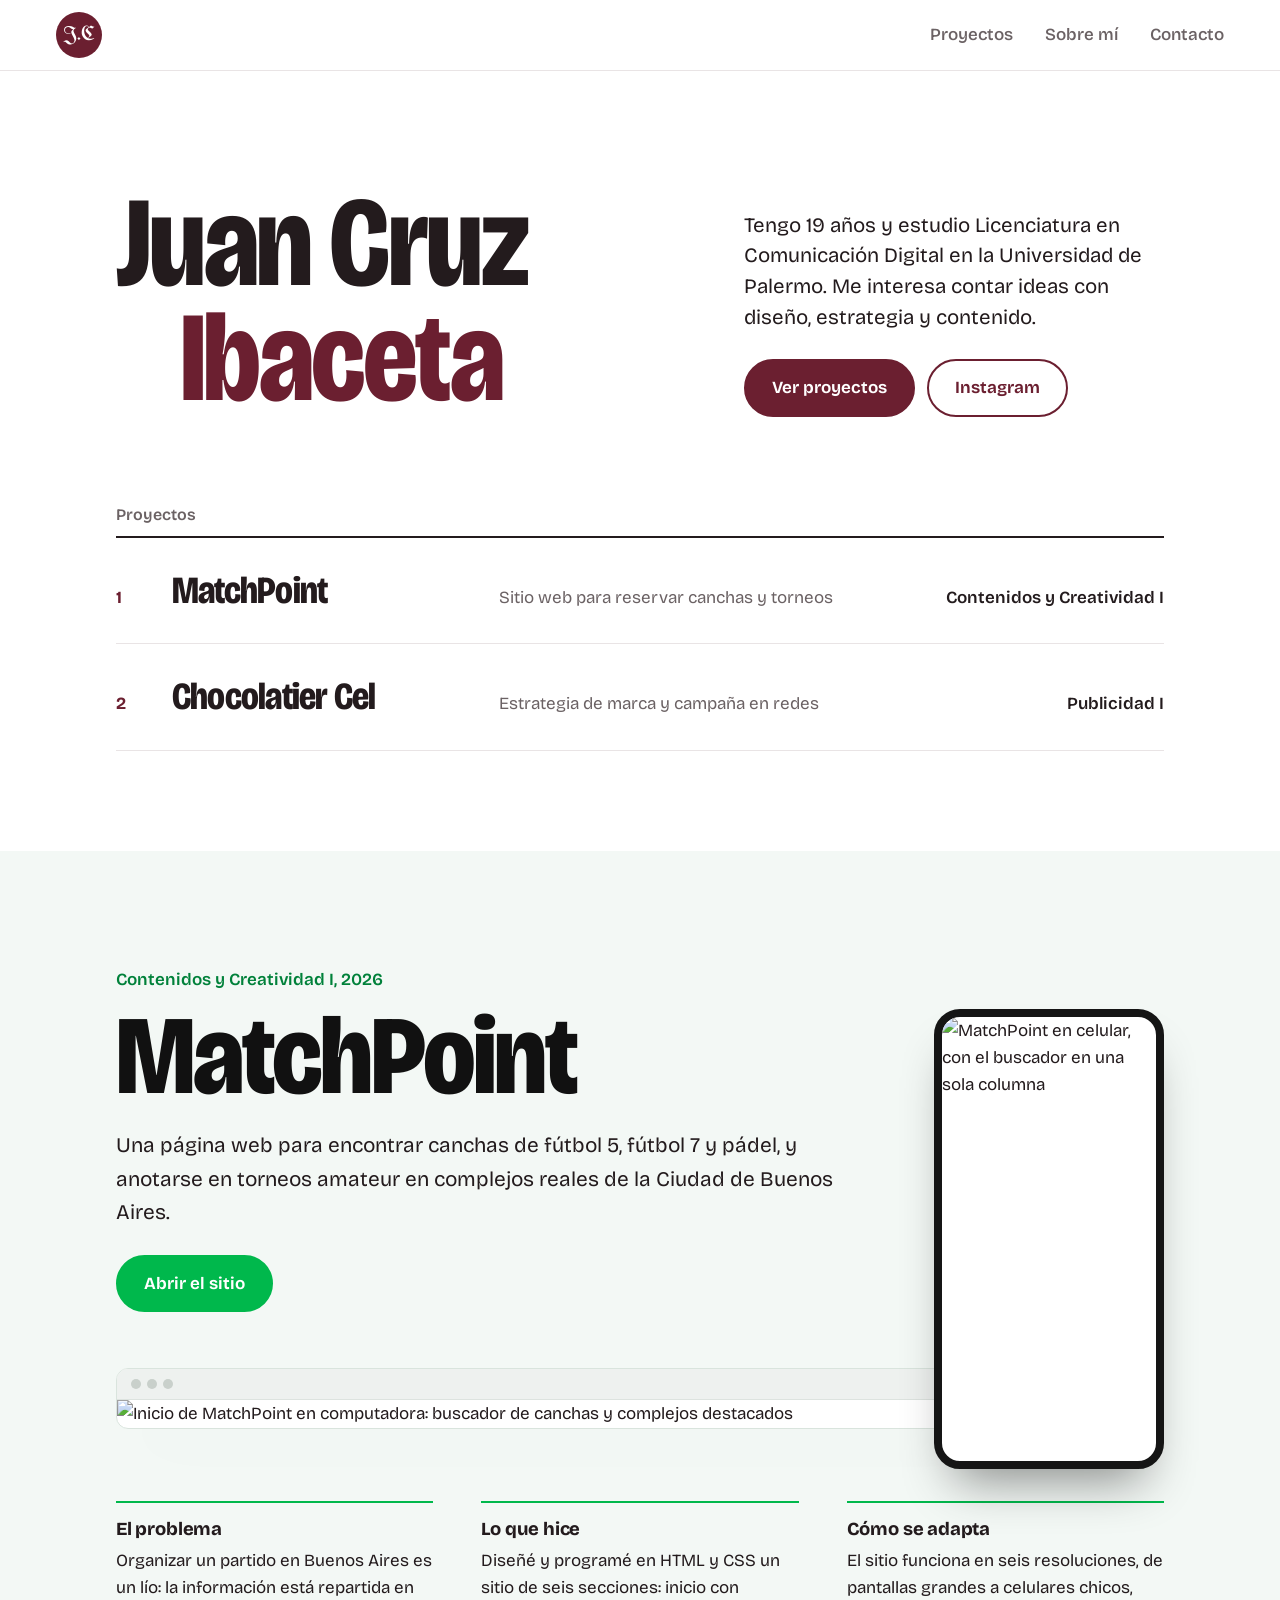
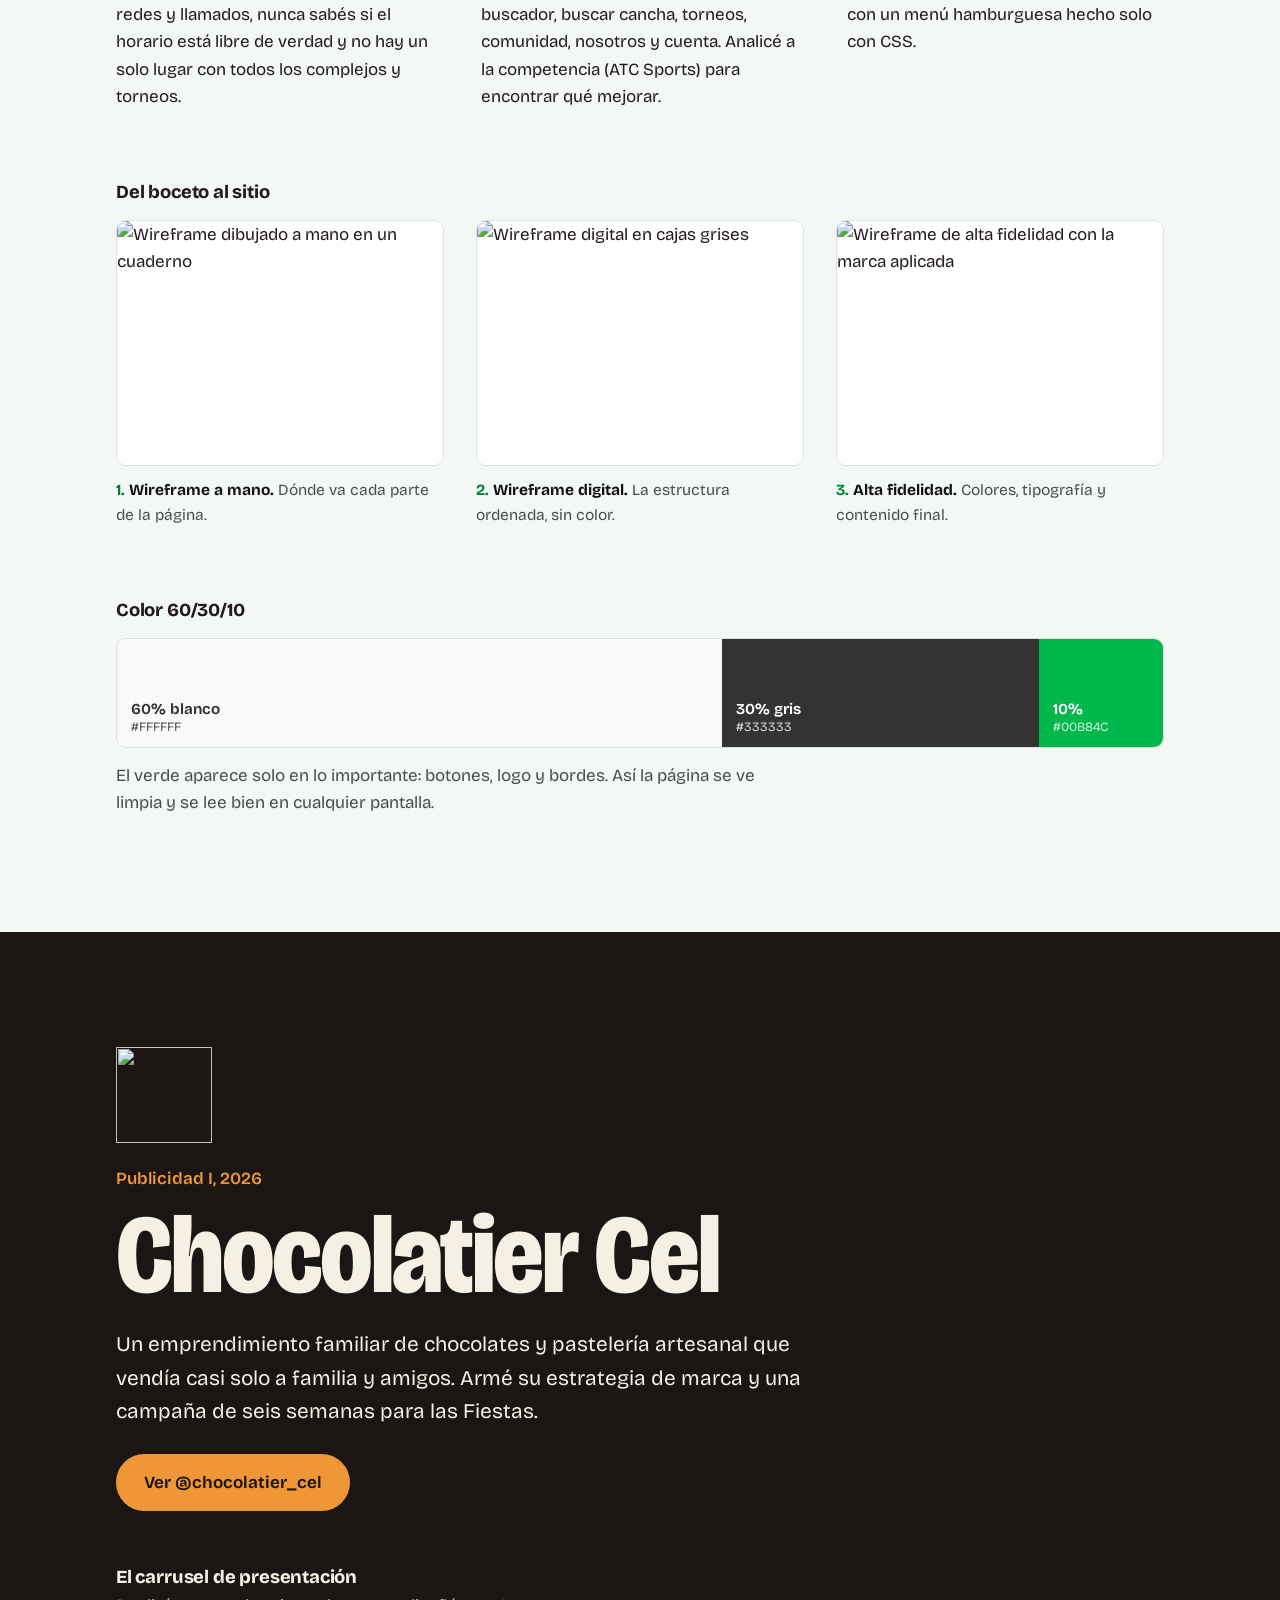
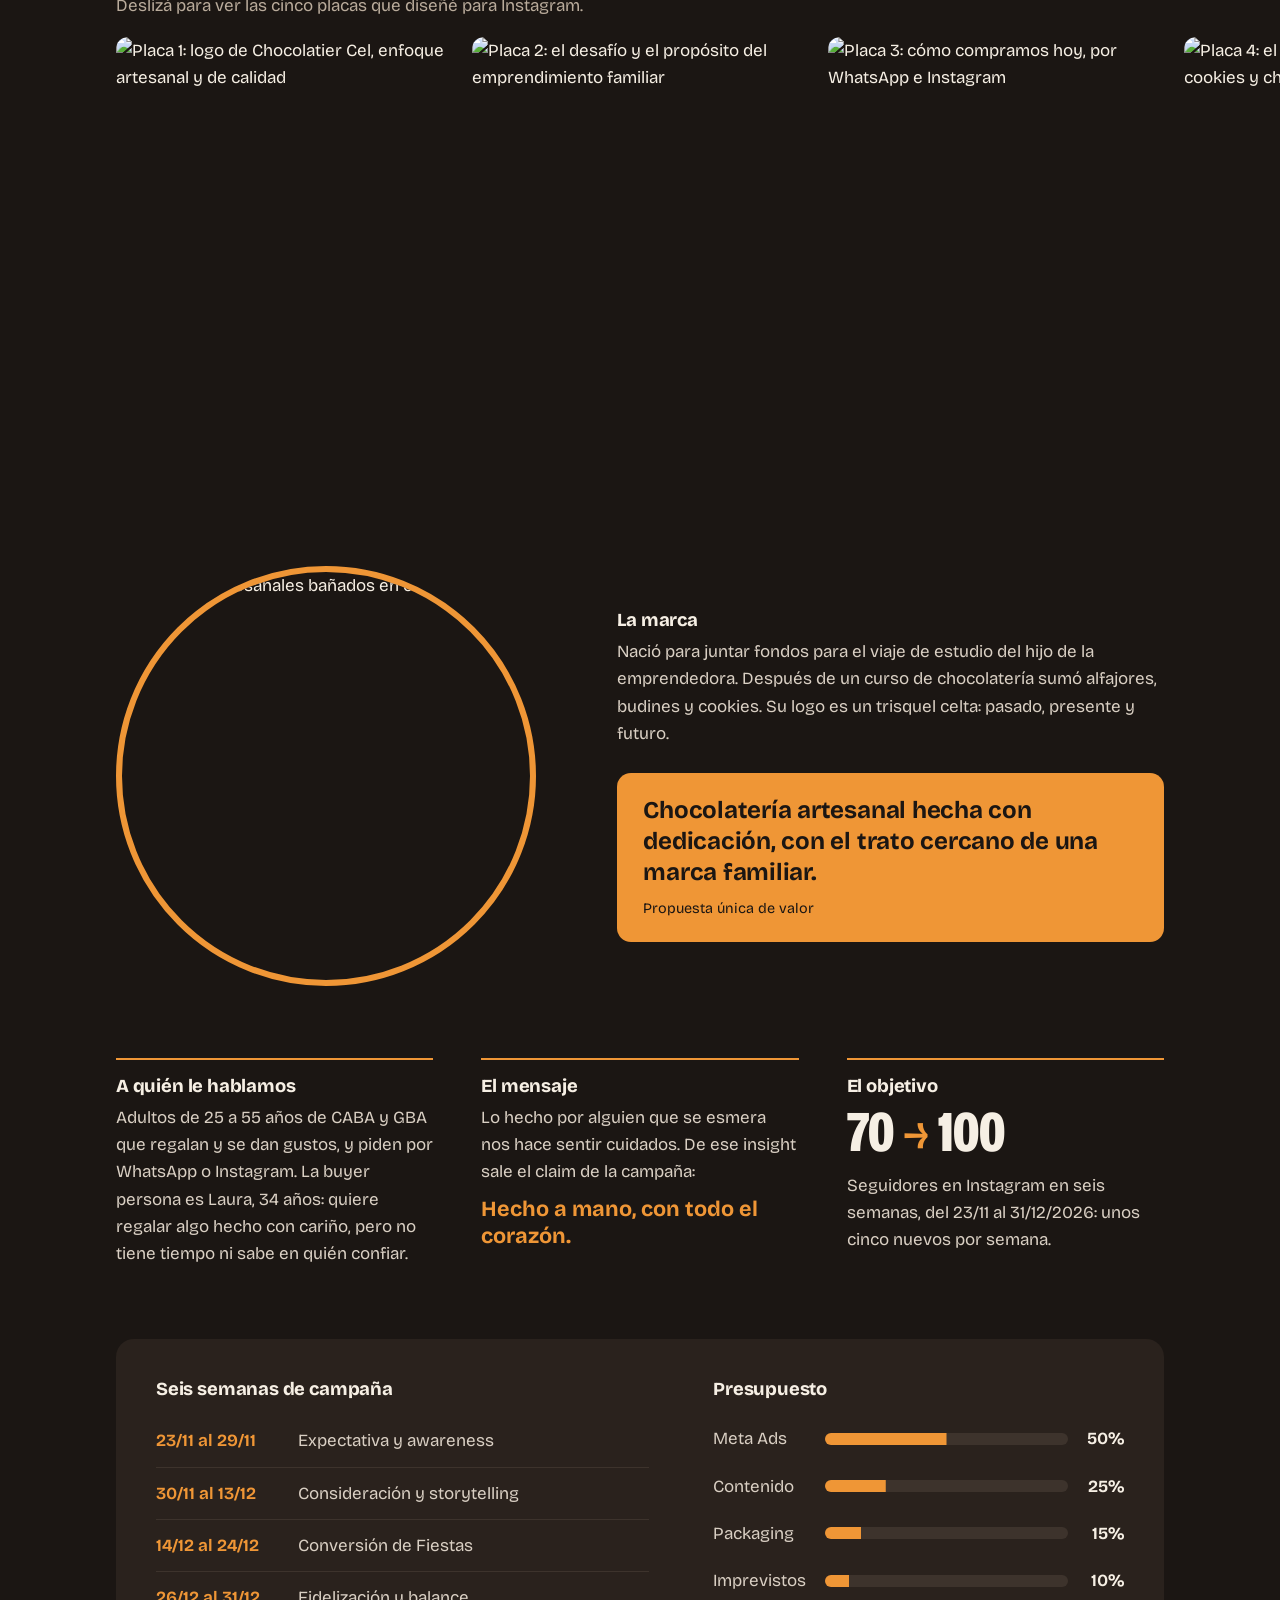
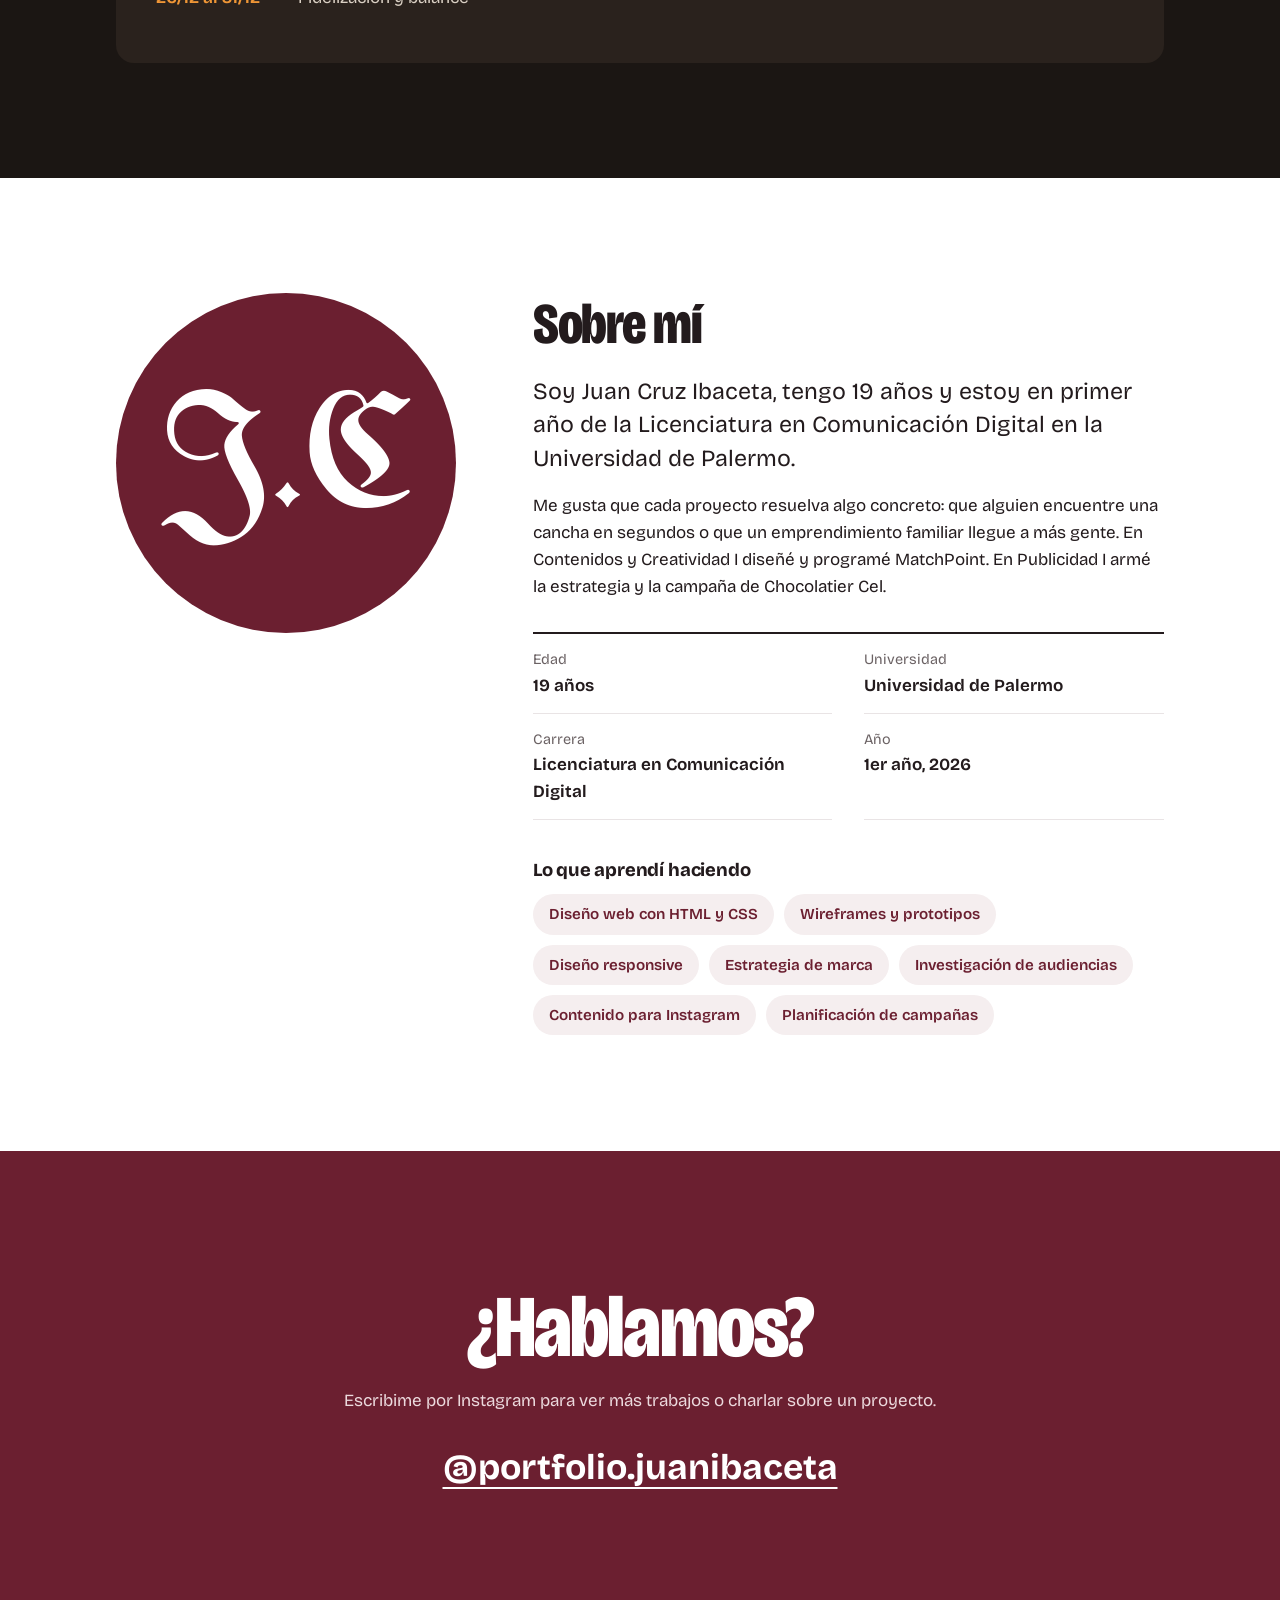
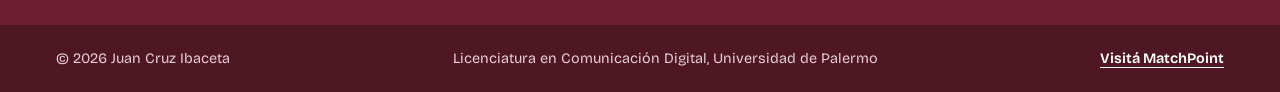
==== commit 24ea5049: "Add files via upload" ====
--- a/index.html
+++ b/index.html
@@ -2,167 +2,240 @@
 <html lang="es">
 <head>
     <meta charset="UTF-8">
-    <meta name="viewport" content="width=device-width, initial-scale=1.0">
-    <title>MatchPoint - Encontrá tu cancha y torneo al instante</title>
+    <meta name="viewport" content="width=device-width, initial-scale=1, viewport-fit=cover">
+    <title>Juan Cruz Ibaceta | Portfolio</title>
+    <meta name="description" content="Portfolio de Juan Cruz Ibaceta, estudiante de Licenciatura en Comunicación Digital en la Universidad de Palermo.">
+    <link rel="preconnect" href="https://fonts.googleapis.com">
+    <link rel="preconnect" href="https://fonts.gstatic.com" crossorigin>
+    <link href="https://fonts.googleapis.com/css2?family=Bricolage+Grotesque:opsz,wdth,wght@12..96,75..100,300..800&family=UnifrakturMaguntia&display=swap" rel="stylesheet">
     <link rel="stylesheet" href="style.css">
 </head>
 <body>
 
-    <!-- HEADER / LOGO / NAV -->
-    <header>
-        <a href="index.html" class="logo">
-            <svg width="32" height="32" viewBox="0 0 24 24" fill="none" xmlns="http://www.w3.org/2000/svg">
-                <circle cx="12" cy="12" r="10" fill="#00b84c"/>
-                <path d="M12 6V18M6 12H18" stroke="white" stroke-width="2" stroke-linecap="round"/>
-                <circle cx="12" cy="12" r="3" fill="white"/>
-            </svg>
-            <span>Match<span style="color: #00b84c;">Point</span></span>
-        </a>
-
-        <!-- Menú hamburguesa (solo se ve en tablet y celular, funciona solo con CSS) -->
-        <input type="checkbox" id="menu-toggle" class="menu-toggle">
-        <label for="menu-toggle" class="menu-icon" aria-label="Abrir menú">&#9776;</label>
-
-        <nav>
-            <ul>
-                <li><a href="buscar-cancha.html">Busca Cancha</a></li>
-                <li><a href="torneos.html">Torneos</a></li>
-                <li><a href="comunidad.html">Comunidad</a></li>
-                <li><a href="nosotros.html">Nosotros</a></li>
-                <li><a href="cuenta.html" class="btn-cuenta">Cuenta</a></li>
-            </ul>
+    <!-- ENCABEZADO -->
+    <header class="top">
+        <a href="#inicio" class="sello" aria-label="Ir al inicio">J.C</a>
+        <nav aria-label="Secciones">
+            <a href="#proyectos">Proyectos</a>
+            <a href="#sobre-mi">Sobre mí</a>
+            <a href="#contacto">Contacto</a>
         </nav>
     </header>
 
-    <main>
-        <!-- HERO / BUSCADOR -->
-        <section class="hero">
-            <h1>Encontrá tu cancha y torneo al instante</h1>
-            <form class="search-form" action="buscar-cancha.html">
-                <div class="form-group">
-                    <label for="ubicacion">Ubicación</label>
-                    <input type="text" id="ubicacion" placeholder="Ubicación">
-                </div>
-                <div class="form-group">
-                    <label for="deporte">Deporte</label>
-                    <select id="deporte">
-                        <option value="futbol5">Fútbol 5</option>
-                        <option value="futbol7">Fútbol 7</option>
-                        <option value="padel">Pádel</option>
-                    </select>
-                </div>
-                <div class="form-group">
-                    <label for="fecha">Fecha</label>
-                    <input type="date" id="fecha" value="2026-01-01">
-                </div>
-                <div class="form-group">
-                    <label for="hora">Hora</label>
-                    <select id="hora">
-                        <option value="18:00">18:00 hs</option>
-                        <option value="19:00">19:00 hs</option>
-                        <option value="20:00">20:00 hs</option>
-                    </select>
-                </div>
-                <button type="submit" class="btn-buscar">BUSCAR CANCHAS</button>
-            </form>
-            <div class="hero-features">
-                <span>🛡️ Complejos Verificados</span>
-                <span>🏆 Torneos Propios</span>
-            </div>
-        </section>
-
-        <!-- SECCIÓN DESTACADOS -->
-        <section class="destacados">
-            <h2>Complejos Destacados</h2>
-            <div class="grid-images">
-                <article class="card">
-                    <div class="img-card-bg card-img-1">Distrito Pasco</div>
-                    <h3>Distrito Pasco Fútbol</h3>
-                </article>
-                <article class="card">
-                    <div class="img-card-bg card-img-2">Qué Golazo</div>
-                    <h3>Qué Golazo</h3>
-                </article>
-                <article class="card">
-                    <div class="img-card-bg card-img-3">Club Centenera</div>
-                    <h3>Club Centenera</h3>
-                </article>
-            </div>
-        </section>
-
-        <!-- SECCIÓN MAPA Y UBICACIÓN CON IFRAME REAL -->
-        <section class="map-container">
-            <h2>ENCUÉNTRANOS</h2>
-            <div class="map-content">
-                <div class="map-interactive">
-                    <iframe src="https://www.google.com/maps/embed?pb=!1m18!1m12!1m3!1d210120.32172074766!2d-58.69022112272457!3d-34.62615428232218!2m3!1f0!2f0!3f0!3m2!1i1024!2i768!4f13.1!3m3!1m2!1s0x95bccb000eb07b65%3A0xa885b0d9b132caa2!2sQu%C3%A9%20Golazo!5e0!3m2!1ses-419!2sar!4v1791415028659!5m2!1ses-419!2sar" style="border:0;" allowfullscreen="" loading="lazy" referrerpolicy="strict-origin-when-cross-origin"></iframe>
-                </div>
-                <div class="map-details">
-                    <h3>DETALLES DE UBICACIÓN</h3>
-                    <p><strong>Distrito Pasco Fútbol</strong><br>Pasco 1250, CABA</p>
-                    <p><strong>Qué Golazo</strong><br>Av. Corrientes 4500, CABA</p>
-                    <p><strong>Club Centenera</strong><br>Centenera 1200, Parque Chacabuco</p>
-                </div>
-            </div>
-        </section>
-
-        <!-- FORMULARIO DE CONTACTO -->
-        <section class="contact-section" id="contacto">
-            <div class="formulario">
-                <h2>CONTACTO Y NOVEDADES</h2>
-                <form>
-                    <div class="input-row">
-                        <input type="text" placeholder="Nombre">
-                        <input type="email" placeholder="E-mail">
-                    </div>
-                    <textarea placeholder="Mensaje"></textarea>
-                    <button type="submit" class="btn-enviar">ENVIAR</button>
-                </form>
-            </div>
+    <main id="inicio">
+
+        <!-- PORTADA -->
+        <section class="portada">
+            <h1 class="nombre">
+                <span>Juan Cruz</span>
+                <span>Ibaceta</span>
+            </h1>
+            <div class="portada-texto">
+                <p class="bajada">Tengo 19 años y estudio Licenciatura en Comunicación Digital en la Universidad de Palermo. Me interesa contar ideas con diseño, estrategia y contenido.</p>
+                <p class="portada-acciones">
+                    <a href="#proyectos" class="boton">Ver proyectos</a>
+                    <a href="https://www.instagram.com/portfolio.juanibaceta" class="boton boton-linea" target="_blank" rel="noopener">Instagram</a>
+                </p>
+            </div>
+        </section>
+
+        <!-- ÍNDICE DE PROYECTOS -->
+        <section class="indice" id="proyectos" aria-labelledby="titulo-proyectos">
+            <h2 id="titulo-proyectos">Proyectos</h2>
+            <ol class="indice-lista">
+                <li>
+                    <a href="#matchpoint">
+                        <span class="indice-num">1</span>
+                        <span class="indice-nombre">MatchPoint</span>
+                        <span class="indice-dato">Sitio web para reservar canchas y torneos</span>
+                        <span class="indice-materia">Contenidos y Creatividad I</span>
+                    </a>
+                </li>
+                <li>
+                    <a href="#chocolatier">
+                        <span class="indice-num">2</span>
+                        <span class="indice-nombre">Chocolatier Cel</span>
+                        <span class="indice-dato">Estrategia de marca y campaña en redes</span>
+                        <span class="indice-materia">Publicidad I</span>
+                    </a>
+                </li>
+            </ol>
+        </section>
+
+        <!-- PROYECTO 1: MATCHPOINT -->
+        <article class="caso caso-match" id="matchpoint" aria-labelledby="titulo-match">
+            <div class="caso-cabecera">
+                <p class="caso-materia">Contenidos y Creatividad I, 2026</p>
+                <h2 id="titulo-match">MatchPoint</h2>
+                <p class="caso-resumen">Una página web para encontrar canchas de fútbol 5, fútbol 7 y pádel, y anotarse en torneos amateur en complejos reales de la Ciudad de Buenos Aires.</p>
+                <a href="matchpoint/index.html" class="boton boton-match">Abrir el sitio</a>
+            </div>
+
+            <figure class="pantallas">
+                <div class="navegador">
+                    <div class="navegador-barra"><i></i><i></i><i></i></div>
+                    <img src="img/matchpoint-desktop.jpg" alt="Inicio de MatchPoint en computadora: buscador de canchas y complejos destacados" loading="lazy">
+                </div>
+                <div class="celular">
+                    <img src="img/matchpoint-celular.jpg" alt="MatchPoint en celular, con el buscador en una sola columna" loading="lazy">
+                </div>
+            </figure>
+
+            <div class="caso-grilla">
+                <div class="bloque">
+                    <h3>El problema</h3>
+                    <p>Organizar un partido en Buenos Aires es un lío: la información está repartida en redes y llamados, nunca sabés si el horario está libre de verdad y no hay un solo lugar con todos los complejos y torneos.</p>
+                </div>
+                <div class="bloque">
+                    <h3>Lo que hice</h3>
+                    <p>Diseñé y programé en HTML y CSS un sitio de seis secciones: inicio con buscador, buscar cancha, torneos, comunidad, nosotros y cuenta. Analicé a la competencia (ATC Sports) para encontrar qué mejorar.</p>
+                </div>
+                <div class="bloque">
+                    <h3>Cómo se adapta</h3>
+                    <p>El sitio funciona en seis resoluciones, de pantallas grandes a celulares chicos, con un menú hamburguesa hecho solo con CSS.</p>
+                </div>
+            </div>
+
+            <div class="proceso">
+                <h3>Del boceto al sitio</h3>
+                <ol class="proceso-pasos">
+                    <li>
+                        <img src="img/matchpoint-boceto.jpg" alt="Wireframe dibujado a mano en un cuaderno" loading="lazy">
+                        <p><strong>Wireframe a mano.</strong> Dónde va cada parte de la página.</p>
+                    </li>
+                    <li>
+                        <img src="img/matchpoint-baja.jpg" alt="Wireframe digital en cajas grises" loading="lazy">
+                        <p><strong>Wireframe digital.</strong> La estructura ordenada, sin color.</p>
+                    </li>
+                    <li>
+                        <img src="img/matchpoint-alta.jpg" alt="Wireframe de alta fidelidad con la marca aplicada" loading="lazy">
+                        <p><strong>Alta fidelidad.</strong> Colores, tipografía y contenido final.</p>
+                    </li>
+                </ol>
+            </div>
+
+            <div class="paleta">
+                <h3>Color 60/30/10</h3>
+                <div class="paleta-barra" role="img" aria-label="60% blanco, 30% gris oscuro, 10% verde">
+                    <span style="flex: 60; background: #f9f9f9; color: #333;">60% blanco <small>#FFFFFF</small></span>
+                    <span style="flex: 30; background: #333333; color: #fff;">30% gris <small>#333333</small></span>
+                    <span style="flex: 10; background: #00b84c; color: #fff;">10% <small>#00B84C</small></span>
+                </div>
+                <p>El verde aparece solo en lo importante: botones, logo y bordes. Así la página se ve limpia y se lee bien en cualquier pantalla.</p>
+            </div>
+        </article>
+
+        <!-- PROYECTO 2: CHOCOLATIER CEL -->
+        <article class="caso caso-choco" id="chocolatier" aria-labelledby="titulo-choco">
+            <div class="caso-cabecera">
+                <img src="img/choco-logo.png" alt="" class="choco-logo" width="120" height="120">
+                <p class="caso-materia">Publicidad I, 2026</p>
+                <h2 id="titulo-choco">Chocolatier Cel</h2>
+                <p class="caso-resumen">Un emprendimiento familiar de chocolates y pastelería artesanal que vendía casi solo a familia y amigos. Armé su estrategia de marca y una campaña de seis semanas para las Fiestas.</p>
+                <a href="https://www.instagram.com/chocolatier_cel" class="boton boton-choco" target="_blank" rel="noopener">Ver @chocolatier_cel</a>
+            </div>
+
+            <div class="carrusel-zona">
+                <h3>El carrusel de presentación</h3>
+                <p class="carrusel-ayuda">Deslizá para ver las cinco placas que diseñé para Instagram.</p>
+                <ol class="carrusel" tabindex="0" aria-label="Carrusel de Instagram de Chocolatier Cel">
+                    <li><img src="img/choco-1-portada.jpg" alt="Placa 1: logo de Chocolatier Cel, enfoque artesanal y de calidad" loading="lazy"></li>
+                    <li><img src="img/choco-2-desafio.jpg" alt="Placa 2: el desafío y el propósito del emprendimiento familiar" loading="lazy"></li>
+                    <li><img src="img/choco-3-como-compramos.jpg" alt="Placa 3: cómo compramos hoy, por WhatsApp e Instagram" loading="lazy"></li>
+                    <li><img src="img/choco-4-producto.jpg" alt="Placa 4: el producto en acción, fotos de cookies y chocolates" loading="lazy"></li>
+                    <li><img src="img/choco-5-pedido.jpg" alt="Placa 5: descubrí la diferencia de lo hecho a mano" loading="lazy"></li>
+                </ol>
+            </div>
+
+            <div class="choco-historia">
+                <img src="img/choco-alfajores.jpg" alt="Alfajores artesanales bañados en chocolate">
+                <div>
+                    <h3>La marca</h3>
+                    <p>Nació para juntar fondos para el viaje de estudio del hijo de la emprendedora. Después de un curso de chocolatería sumó alfajores, budines y cookies. Su logo es un trisquel celta: pasado, presente y futuro.</p>
+                    <blockquote class="puv">
+                        <p>Chocolatería artesanal hecha con dedicación, con el trato cercano de una marca familiar.</p>
+                        <cite>Propuesta única de valor</cite>
+                    </blockquote>
+                </div>
+            </div>
+
+            <div class="caso-grilla">
+                <div class="bloque">
+                    <h3>A quién le hablamos</h3>
+                    <p>Adultos de 25 a 55 años de CABA y GBA que regalan y se dan gustos, y piden por WhatsApp o Instagram. La buyer persona es Laura, 34 años: quiere regalar algo hecho con cariño, pero no tiene tiempo ni sabe en quién confiar.</p>
+                </div>
+                <div class="bloque">
+                    <h3>El mensaje</h3>
+                    <p>Lo hecho por alguien que se esmera nos hace sentir cuidados. De ese insight sale el claim de la campaña:</p>
+                    <p class="claim">Hecho a mano, con todo el corazón.</p>
+                </div>
+                <div class="bloque objetivo">
+                    <h3>El objetivo</h3>
+                    <p class="objetivo-num"><span>70</span><span aria-hidden="true">→</span><span>100</span></p>
+                    <p>Seguidores en Instagram en seis semanas, del 23/11 al 31/12/2026: unos cinco nuevos por semana.</p>
+                </div>
+            </div>
+
+            <div class="campana">
+                <div>
+                    <h3>Seis semanas de campaña</h3>
+                    <ol class="etapas">
+                        <li><strong>23/11 al 29/11</strong> Expectativa y awareness</li>
+                        <li><strong>30/11 al 13/12</strong> Consideración y storytelling</li>
+                        <li><strong>14/12 al 24/12</strong> Conversión de Fiestas</li>
+                        <li><strong>26/12 al 31/12</strong> Fidelización y balance</li>
+                    </ol>
+                </div>
+                <div>
+                    <h3>Presupuesto</h3>
+                    <ul class="presupuesto">
+                        <li><span>Meta Ads</span><b style="--p: 50%;"></b><em>50%</em></li>
+                        <li><span>Contenido</span><b style="--p: 25%;"></b><em>25%</em></li>
+                        <li><span>Packaging</span><b style="--p: 15%;"></b><em>15%</em></li>
+                        <li><span>Imprevistos</span><b style="--p: 10%;"></b><em>10%</em></li>
+                    </ul>
+                </div>
+            </div>
+        </article>
+
+        <!-- SOBRE MÍ -->
+        <section class="sobre" id="sobre-mi" aria-labelledby="titulo-sobre">
+            <div class="sobre-sello" aria-hidden="true">J.C</div>
+            <div class="sobre-texto">
+                <h2 id="titulo-sobre">Sobre mí</h2>
+                <p class="sobre-lead">Soy Juan Cruz Ibaceta, tengo 19 años y estoy en primer año de la Licenciatura en Comunicación Digital en la Universidad de Palermo.</p>
+                <p>Me gusta que cada proyecto resuelva algo concreto: que alguien encuentre una cancha en segundos o que un emprendimiento familiar llegue a más gente. En Contenidos y Creatividad I diseñé y programé MatchPoint. En Publicidad I armé la estrategia y la campaña de Chocolatier Cel.</p>
+                <dl class="datos">
+                    <div><dt>Edad</dt><dd>19 años</dd></div>
+                    <div><dt>Universidad</dt><dd>Universidad de Palermo</dd></div>
+                    <div><dt>Carrera</dt><dd>Licenciatura en Comunicación Digital</dd></div>
+                    <div><dt>Año</dt><dd>1er año, 2026</dd></div>
+                </dl>
+                <h3>Lo que aprendí haciendo</h3>
+                <ul class="habilidades">
+                    <li>Diseño web con HTML y CSS</li>
+                    <li>Wireframes y prototipos</li>
+                    <li>Diseño responsive</li>
+                    <li>Estrategia de marca</li>
+                    <li>Investigación de audiencias</li>
+                    <li>Contenido para Instagram</li>
+                    <li>Planificación de campañas</li>
+                </ul>
+            </div>
+        </section>
+
+        <!-- CONTACTO -->
+        <section class="contacto" id="contacto" aria-labelledby="titulo-contacto">
+            <h2 id="titulo-contacto">¿Hablamos?</h2>
+            <p>Escribime por Instagram para ver más trabajos o charlar sobre un proyecto.</p>
+            <a href="https://www.instagram.com/portfolio.juanibaceta" class="contacto-link" target="_blank" rel="noopener">@portfolio.juanibaceta</a>
         </section>
     </main>
 
-    <!-- FOOTER -->
-    <footer>
-        <div class="footer-container">
-            <!-- Columna 1: Info -->
-            <div class="footer-col">
-                <h3>MatchPoint</h3>
-                <p>La plataforma definitiva para encontrar canchas y organizar torneos en tiempo real.</p>
-            </div>
-
-            <!-- Columna 2: Navegación -->
-            <div class="footer-col">
-                <h4>Navegación</h4>
-                <a href="buscar-cancha.html">Buscar Cancha</a>
-                <a href="torneos.html">Torneos</a>
-                <a href="comunidad.html">Comunidad</a>
-                <a href="nosotros.html">Nosotros</a>
-            </div>
-
-            <!-- Columna 3: Soporte y Legal -->
-            <div class="footer-col">
-                <h4>Soporte</h4>
-                <a href="nosotros.html#preguntas">Ayuda</a>
-                <a href="#">Términos y Condiciones</a>
-                <a href="index.html#contacto">Contacto</a>
-            </div>
-
-            <!-- Columna 4: Redes Sociales -->
-            <div class="footer-col">
-                <h4>Seguinos</h4>
-                <div class="social-icons">
-                    <a href="https://juancruzibaceta-lang.github.io/portfolio/">🌐 Mi portfolio</a>
-                    <a href="#">📷 Instagram</a>
-                    <a href="#">✖️ X</a>
-                </div>
-            </div>
-        </div>
-
-        <div class="footer-bottom">
-            <p>&copy; 2026 MatchPoint. Todos los derechos reservados.</p>
-            <p class="credito">Proyecto de <a href="https://juancruzibaceta-lang.github.io/portfolio/">Juan Cruz Ibaceta</a>. Mirá mi portfolio.</p>
-        </div>
+    <footer class="pie">
+        <p>© 2026 Juan Cruz Ibaceta</p>
+        <p>Licenciatura en Comunicación Digital, Universidad de Palermo</p>
+        <p><a href="matchpoint/index.html">Visitá MatchPoint</a></p>
     </footer>
 
 </body>
--- a/style.css
+++ b/style.css
@@ -1,987 +1,663 @@
-* {
-    margin: 0;
-    padding: 0;
-    box-sizing: border-box;
-    font-family: Arial, sans-serif;
+/* =====================================================
+   PORTFOLIO · JUAN CRUZ IBACETA
+   Color de marca: bordó del logo "J.C"
+   Cada proyecto usa los colores de su propia marca.
+   ===================================================== */
+
+:root {
+    --papel: #ffffff;
+    --tinta: #231b1d;
+    --gris: #6b6264;
+    --linea: #e9e4e5;
+    --bordo: #6b1f30;
+    --bordo-claro: #f5eeef;
+
+    --verde: #00b84c;
+    --verde-oscuro: #00813a;
+    --choco: #1b1613;
+    --choco-2: #2a221d;
+    --naranja: #ef9636;
+    --crema: #f6efe4;
+
+    --texto: "Bricolage Grotesque", Arial, sans-serif;
+    --gotica: "UnifrakturMaguntia", "Old English Text MT", Georgia, serif;
+
+    --ancho: 1160px;
+    --margen: clamp(20px, 5vw, 56px);
+    color-scheme: light;
+}
+
+*, *::before, *::after { box-sizing: border-box; margin: 0; padding: 0; }
+
+html {
+    scroll-behavior: smooth;
+    scroll-padding-top: calc(72px + env(safe-area-inset-top, 0px));
 }
 
 body {
-    background-color: #ffffff;
-    color: #333333;
-}
-
-/* HEADER */
-header {
+    background: var(--papel);
+    color: var(--tinta);
+    font-family: var(--texto);
+    font-size: 1.0625rem;
+    line-height: 1.6;
+    font-variation-settings: "opsz" 16;
+    -webkit-font-smoothing: antialiased;
+}
+
+img { max-width: 100%; display: block; }
+a { color: inherit; }
+
+:focus-visible {
+    outline: 3px solid var(--bordo);
+    outline-offset: 3px;
+    border-radius: 4px;
+}
+
+h1, h2, h3 { line-height: 1.1; font-weight: 750; }
+
+h3 {
+    font-size: 1.15rem;
+    margin-bottom: 8px;
+    letter-spacing: -0.01em;
+}
+
+/* ---------- BOTONES ---------- */
+.boton {
+    display: inline-block;
+    padding: 13px 26px;
+    border-radius: 999px;
+    background: var(--bordo);
+    color: #fff;
+    text-decoration: none;
+    font-weight: 650;
+    border: 2px solid var(--bordo);
+    transition: background 0.2s, color 0.2s;
+}
+
+.boton:hover { background: #4f1623; border-color: #4f1623; }
+
+.boton-linea { background: transparent; color: var(--bordo); }
+.boton-linea:hover { background: var(--bordo); color: #fff; }
+
+.boton-match { background: var(--verde); border-color: var(--verde); color: #fff; }
+.boton-match:hover { background: var(--verde-oscuro); border-color: var(--verde-oscuro); }
+
+.boton-choco { background: var(--naranja); border-color: var(--naranja); color: var(--choco); }
+.boton-choco:hover { background: var(--crema); border-color: var(--crema); }
+
+/* ---------- ENCABEZADO ---------- */
+.top {
+    position: sticky;
+    top: 0;
+    z-index: 10;
     display: flex;
     justify-content: space-between;
     align-items: center;
-    background: #ffffff;
-    padding: 15px 40px;
-    border-bottom: 1px solid #eaeaea;
-    box-shadow: 0 2px 4px rgba(0,0,0,0.02);
-}
-
-.logo {
-    display: flex;
-    align-items: center;
-    gap: 8px;
-    font-weight: bold;
-    font-size: 1.4rem;
-    color: #111;
-}
-
-header nav ul {
-    display: flex;
-    list-style: none;
-    gap: 25px;
-    align-items: center;
-}
-
-header nav a {
-    text-decoration: none;
-    color: #444;
-    font-size: 0.9rem;
-    font-weight: 500;
-}
-
-header nav a:hover {
-    color: #00b84c;
-}
-
-.btn-cuenta {
-    background: #00b84c;
-    color: #fff !important;
-    padding: 8px 16px;
-    border-radius: 20px;
-}
-
-/* HERO / BUSCADOR */
-.hero {
-    background: linear-gradient(rgba(0,0,0,0.4), rgba(0,0,0,0.4)), url('https://images.unsplash.com/photo-1529900748604-07564a93e7b6?auto=format&fit=crop&w=1200&q=80');
-    background-size: cover;
-    background-position: center;
-    padding: 80px 20px;
-    text-align: center;
-    color: #fff;
-}
-
-.hero h1 {
-    font-size: 2.2rem;
-    margin-bottom: 25px;
-    text-shadow: 0 2px 4px rgba(0,0,0,0.3);
-}
-
-.search-form {
-    display: flex;
-    justify-content: center;
-    gap: 10px;
-    background: #ffffff;
-    padding: 15px;
-    border-radius: 30px;
-    max-width: 900px;
-    margin: 0 auto 20px auto;
-    box-shadow: 0 4px 15px rgba(0,0,0,0.2);
-}
-
-.form-group {
-    display: flex;
-    flex-direction: column;
-    text-align: left;
-    font-size: 0.8rem;
-    color: #666;
-}
-
-.form-group input, .form-group select {
-    padding: 8px;
-    margin-top: 4px;
-    border: 1px solid #ddd;
-    border-radius: 6px;
-    color: #333;
-}
-
-.btn-buscar {
-    background: #00b84c;
-    color: #fff;
-    border: none;
-    padding: 0 25px;
-    border-radius: 20px;
-    cursor: pointer;
-    font-weight: bold;
-    align-self: flex-end;
-    height: 38px;
-    transition: background 0.2s;
-}
-
-.btn-buscar:hover {
-    background: #00963d;
-}
-
-.hero-features {
-    display: flex;
-    justify-content: center;
-    gap: 30px;
-    font-size: 0.9rem;
-    color: #fff;
-    text-shadow: 0 1px 2px rgba(0,0,0,0.3);
-}
-
-/* DESTACADOS */
-.destacados {
-    padding: 50px 20px;
-    max-width: 1100px;
-    margin: 0 auto;
-}
-
-.destacados h2 {
-    margin-bottom: 20px;
-    color: #111;
-    font-size: 1.5rem;
-}
-
-.grid-images {
-    display: grid;
-    grid-template-columns: repeat(3, 1fr);
-    gap: 20px;
-}
-
-.card {
-    background: #fff;
-    border: 1px solid #eaeaea;
-    border-radius: 10px;
-    overflow: hidden;
-    text-align: center;
-    box-shadow: 0 4px 10px rgba(0,0,0,0.05);
-    transition: transform 0.2s;
-}
-
-.card:hover {
-    transform: translateY(-5px);
-}
-
-.img-placeholder {
-    background: #e2f8eb;
-    color: #00b84c;
-    height: 160px;
-    display: flex;
-    align-items: center;
-    justify-content: center;
-    font-weight: bold;
-}
-
-.card h3 {
-    padding: 15px;
-    font-size: 1rem;
-    color: #333;
-}
-
-/* MAPA */
-.map-container {
-    background: #f9f9f9;
-    padding: 50px 20px;
-    border-top: 1px solid #eee;
-    border-bottom: 1px solid #eee;
-}
-
-.map-container h2 {
-    max-width: 1100px;
-    margin: 0 auto 20px auto;
-    font-size: 1.5rem;
-    color: #111;
-}
-
-.map-content {
-    display: flex;
-    gap: 20px;
-    max-width: 1100px;
-    margin: 0 auto;
-}
-
-.map-interactive {
-    flex: 2;
-    background: #e5e5e5;
-    height: 280px;
-    display: flex;
-    align-items: center;
-    justify-content: center;
-    border-radius: 10px;
-    color: #555;
-    font-weight: bold;
-}
-
-.map-details {
-    flex: 1;
-    background: #fff;
-    padding: 25px;
-    border-radius: 10px;
-    box-shadow: 0 4px 10px rgba(0,0,0,0.05);
-    font-size: 0.9rem;
-    line-height: 1.5;
-}
-
-.map-details h3 {
-    margin-bottom: 12px;
-    font-size: 1rem;
-    color: #00b84c;
-}
-
-.map-details p {
-    margin-bottom: 12px;
-    color: #666;
-}
-
-/* CONTACTO */
-.contact-section {
-    max-width: 800px;
-    margin: 50px auto;
-    padding: 0 20px;
-}
-
-.formulario {
-    background: #fff;
-    padding: 35px;
-    border: 1px solid #eaeaea;
-    border-radius: 10px;
-    box-shadow: 0 4px 10px rgba(0,0,0,0.05);
-}
-
-.formulario h2 {
-    font-size: 1.2rem;
-    margin-bottom: 20px;
-    color: #111;
-    text-align: center;
-}
-
-.input-row {
-    display: flex;
-    gap: 15px;
-    margin-bottom: 15px;
-}
-
-.formulario input, .formulario textarea {
-    width: 100%;
-    padding: 12px;
-    border: 1px solid #ddd;
-    border-radius: 6px;
-    font-size: 0.95rem;
-}
-
-.formulario textarea {
-    height: 110px;
-    resize: none;
-    margin-bottom: 15px;
-}
-
-.btn-enviar {
-    background: #00b84c;
-    color: #fff;
-    border: none;
-    padding: 12px 30px;
-    border-radius: 6px;
-    cursor: pointer;
-    font-weight: bold;
-    font-size: 1rem;
-    display: block;
-    width: 100%;
-    transition: background 0.2s;
-}
-
-.btn-enviar:hover {
-    background: #00963d;
-}
-
-/* FOOTER */
-/* FOOTER PROFESIONAL */
-footer {
-    background: #00b84c;
-    color: #fff;
-    padding: 50px 20px 20px 20px;
-    margin-top: 50px;
-}
-
-.footer-container {
-    max-width: 1100px;
-    margin: 0 auto;
-    display: grid;
-    grid-template-columns: 2fr 1fr 1fr 1fr;
-    gap: 40px;
-}
-
-.footer-col h3 {
-    font-size: 1.3rem;
-    margin-bottom: 12px;
-}
-
-.footer-col h4 {
-    font-size: 1rem;
-    margin-bottom: 15px;
-    border-bottom: 2px solid rgba(255,255,255,0.2);
-    padding-bottom: 5px;
-    display: inline-block;
-}
-
-.footer-col p {
-    font-size: 0.9rem;
-    color: #e2f8eb;
-    line-height: 1.5;
-}
-
-.footer-col a {
-    display: block;
-    color: #e2f8eb;
-    text-decoration: none;
-    font-size: 0.9rem;
-    margin-bottom: 8px;
-    transition: color 0.2s;
-}
-
-.footer-col a:hover {
-    color: #ffffff;
-    text-decoration: underline;
-}
-
-.social-icons {
-    display: flex;
-    flex-direction: column;
-    gap: 8px;
-}
-
-.footer-bottom {
-    max-width: 1100px;
-    margin: 40px auto 0 auto;
-    border-top: 1px solid rgba(255,255,255,0.2);
-    padding-top: 20px;
-    text-align: center;
-    font-size: 0.85rem;
-    color: #e2f8eb;
-}
-/* Crédito con link al portfolio */
-.footer-bottom .credito { margin-top: 8px; }
-.footer-bottom .credito a { color: #ffffff; font-weight: bold; }
-.footer-bottom .credito a:hover { text-decoration: none; }
-
-/* =====================================================
-   ESTILOS COMPARTIDOS (antes estaban dentro del index)
-   ===================================================== */
-.logo { text-decoration: none; }
-
-.card-img-1 { background-image: linear-gradient(rgba(0,0,0,0.3), rgba(0,0,0,0.3)), url('https://atcsports.io/uploads/clubs/bg/distrito-pasco-futbol-caba.jpeg?705216'); }
-.card-img-2 { background-image: linear-gradient(rgba(0,0,0,0.3), rgba(0,0,0,0.3)), url('https://atcsports.io/uploads/clubs/bg/que-golazo-caba.jpeg?364139'); }
-.card-img-3 { background-image: linear-gradient(rgba(0,0,0,0.3), rgba(0,0,0,0.3)), url('https://atcsports.io/uploads/clubs/bg/club-centenera-parque-chacabuco.jpeg?186828'); }
-
-.img-card-bg {
-    background-color: #2a3a30;
-    background-size: cover;
-    background-position: center;
-    height: 160px;
-    display: flex;
-    align-items: flex-end;
-    padding: 10px;
-    color: white;
-    font-weight: bold;
-    text-shadow: 0 1px 3px rgba(0,0,0,0.8);
-}
-
-.map-interactive iframe {
-    width: 100%;
-    height: 100%;
-    border-radius: 10px;
-}
-
-/* Link activo del menú */
-header nav a.activo { color: #00b84c; }
-header nav a.btn-cuenta.activo { background: #00963d; }
-
-/* Menú hamburguesa: oculto en computadora */
-.menu-toggle, .menu-icon { display: none; }
-
-/* =====================================================
-   PÁGINAS INTERNAS
-   ===================================================== */
-.page-banner {
-    background: linear-gradient(rgba(0,0,0,0.5), rgba(0,0,0,0.5)), url('https://images.unsplash.com/photo-1529900748604-07564a93e7b6?auto=format&fit=crop&w=1200&q=80');
-    background-color: #2a3a30;
-    background-size: cover;
-    background-position: center;
-    color: #fff;
-    text-align: center;
-    padding: 60px 20px;
-}
-
-.page-banner h1 {
-    font-size: 2rem;
-    margin-bottom: 10px;
-    text-shadow: 0 2px 4px rgba(0,0,0,0.3);
-}
-
-.page-banner p {
-    max-width: 600px;
-    margin: 0 auto;
-    line-height: 1.5;
-}
-
-.seccion {
-    max-width: 1100px;
-    margin: 0 auto;
-    padding: 50px 20px;
-}
-
-.seccion h2 {
-    font-size: 1.5rem;
-    color: #111;
-    margin-bottom: 20px;
-}
-
-/* sección con fondo gris que ocupa todo el ancho */
-.seccion-gris {
-    max-width: none;
-    background: #f9f9f9;
-    border-top: 1px solid #eee;
-    border-bottom: 1px solid #eee;
-    padding-left: calc((100% - 1060px) / 2);
-    padding-right: calc((100% - 1060px) / 2);
-}
-
-/* ---------- BUSCAR CANCHA ---------- */
-.buscar-layout {
-    max-width: 1100px;
-    margin: 0 auto;
-    padding: 40px 20px;
-    display: grid;
-    grid-template-columns: 260px 1fr;
-    gap: 30px;
-    align-items: start;
-}
-
-.filtros {
-    background: #fff;
-    border: 1px solid #eaeaea;
-    border-radius: 10px;
-    padding: 20px;
-    box-shadow: 0 4px 10px rgba(0,0,0,0.05);
-}
-
-.filtros h2 { font-size: 1.1rem; margin-bottom: 15px; color: #111; }
-.filtros .form-group { margin-bottom: 12px; }
-
-.checks {
-    border: none;
-    margin: 10px 0 18px 0;
-    font-size: 0.9rem;
-    color: #444;
-}
-
-.checks legend { font-size: 0.8rem; color: #666; margin-bottom: 6px; }
-.checks label { display: block; margin-bottom: 6px; }
-
-.resultados-cant { margin-bottom: 15px; color: #666; }
-
-.resultado {
-    display: grid;
-    grid-template-columns: 220px 1fr;
-    background: #fff;
-    border: 1px solid #eaeaea;
-    border-radius: 10px;
-    overflow: hidden;
-    margin-bottom: 15px;
-    box-shadow: 0 4px 10px rgba(0,0,0,0.05);
-}
-
-.resultado .img-card-bg { height: 100%; min-height: 150px; }
-
-.resultado-info { padding: 15px 20px; }
-.resultado-info h3 { font-size: 1.05rem; color: #111; margin-bottom: 4px; }
-.resultado-dir { font-size: 0.85rem; color: #666; margin-bottom: 12px; }
-
-.horarios { display: flex; flex-wrap: wrap; gap: 8px; margin-bottom: 12px; }
-
-.horario {
-    display: inline-block;
-    padding: 5px 12px;
-    border-radius: 20px;
-    font-size: 0.8rem;
-    font-weight: bold;
-    background: #e2f8eb;
-    color: #00963d;
-    border: 1px solid #00b84c;
-}
-
-.horario.ocupado {
-    background: #f1f1f1;
-    color: #aaa;
-    border-color: #ddd;
-    text-decoration: line-through;
-}
-
-.resultado-pie {
-    display: flex;
-    justify-content: space-between;
-    align-items: center;
-    gap: 10px;
-}
-
-.precio { font-size: 1.2rem; font-weight: bold; color: #111; }
-.precio span { font-size: 0.8rem; font-weight: normal; color: #666; }
-
-.btn-reservar {
-    background: #00b84c;
-    color: #fff;
-    text-decoration: none;
-    padding: 9px 22px;
-    border-radius: 20px;
-    font-weight: bold;
-    font-size: 0.9rem;
-    transition: background 0.2s;
-}
-
-.btn-reservar:hover { background: #00963d; }
-
-.leyenda { font-size: 0.85rem; color: #666; margin-top: 5px; }
-
-/* ---------- TORNEOS ---------- */
-.grid-torneos {
-    display: grid;
-    grid-template-columns: repeat(3, 1fr);
-    gap: 20px;
-}
-
-.torneo-card {
-    background: #fff;
-    border: 1px solid #eaeaea;
-    border-radius: 10px;
-    overflow: hidden;
-    box-shadow: 0 4px 10px rgba(0,0,0,0.05);
-    display: flex;
-    flex-direction: column;
-}
-
-.torneo-card .img-card-bg { align-items: flex-start; justify-content: flex-end; }
-
-.etiqueta {
-    background: #00b84c;
-    font-size: 0.75rem;
-    padding: 4px 10px;
-    border-radius: 20px;
-    text-shadow: none;
-}
-
-.torneo-info { padding: 18px; display: flex; flex-direction: column; flex: 1; }
-.torneo-deporte { color: #00b84c; font-weight: bold; font-size: 0.85rem; margin-bottom: 4px; }
-.torneo-info h3 { font-size: 1.15rem; color: #111; margin-bottom: 12px; }
-
-.torneo-datos {
-    list-style: none;
-    font-size: 0.9rem;
-    color: #555;
-    line-height: 1.8;
-    margin-bottom: 15px;
-}
-
-.cupos { margin-bottom: 15px; margin-top: auto; }
-.cupos p { font-size: 0.8rem; color: #666; margin-top: 6px; }
-
-.cupos-barra {
-    background: #eee;
-    height: 8px;
-    border-radius: 4px;
-    overflow: hidden;
-}
-
-.cupos-barra div { background: #00b84c; height: 100%; }
-
-.torneo-info .btn-enviar { text-align: center; text-decoration: none; font-size: 0.9rem; }
-
-.pasos {
-    list-style: none;
-    counter-reset: paso;
-    display: grid;
-    grid-template-columns: repeat(4, 1fr);
-    gap: 20px;
-}
-
-.pasos li {
-    counter-increment: paso;
-    background: #fff;
-    border-radius: 10px;
-    padding: 20px;
-    box-shadow: 0 4px 10px rgba(0,0,0,0.05);
-}
-
-.pasos li::before {
-    content: counter(paso);
-    display: flex;
-    align-items: center;
-    justify-content: center;
-    width: 34px;
-    height: 34px;
-    border-radius: 50%;
-    background: #00b84c;
-    color: #fff;
-    font-weight: bold;
-    margin-bottom: 12px;
-}
-
-.pasos strong { display: block; color: #111; margin-bottom: 6px; }
-.pasos span { font-size: 0.9rem; color: #666; line-height: 1.4; }
-
-.tabla-scroll { overflow-x: auto; }
-
-.tabla {
-    width: 100%;
-    border-collapse: collapse;
-    font-size: 0.9rem;
-    min-width: 520px;
-}
-
-.tabla th {
-    background: #00b84c;
-    color: #fff;
-    padding: 10px;
-    text-align: center;
-}
-
-.tabla th:nth-child(2), .tabla td:nth-child(2) { text-align: left; }
-
-.tabla td {
-    padding: 10px;
-    text-align: center;
-    border-bottom: 1px solid #eee;
-}
-
-.tabla tbody tr:nth-child(even) { background: #f9f9f9; }
-.tabla td:last-child { font-weight: bold; color: #111; }
-
-/* ---------- COMUNIDAD ---------- */
-.comunidad-layout {
-    max-width: 1100px;
-    margin: 0 auto;
-    padding: 40px 20px;
-    display: grid;
-    grid-template-columns: 1fr 300px;
-    gap: 30px;
-    align-items: start;
-}
-
-.publicar { padding: 25px; margin-bottom: 30px; }
-.publicar select {
-    width: 100%;
-    padding: 12px;
-    border: 1px solid #ddd;
-    border-radius: 6px;
-    font-size: 0.95rem;
-    color: #333;
-    background: #fff;
-}
-
-.muro-titulo { font-size: 1.3rem; color: #111; margin-bottom: 15px; }
-
-.post {
-    display: flex;
-    gap: 15px;
-    background: #fff;
-    border: 1px solid #eaeaea;
-    border-radius: 10px;
-    padding: 18px;
-    margin-bottom: 15px;
-}
-
-.avatar {
-    flex-shrink: 0;
+    padding: calc(12px + env(safe-area-inset-top, 0px)) var(--margen) 12px;
+    background: rgba(255, 255, 255, 0.92);
+    backdrop-filter: blur(10px);
+    -webkit-backdrop-filter: blur(10px);
+    border-bottom: 1px solid var(--linea);
+}
+
+.sello {
+    display: grid;
+    place-items: center;
     width: 46px;
     height: 46px;
     border-radius: 50%;
-    background: #e2f8eb;
-    color: #00963d;
-    font-weight: bold;
-    display: flex;
+    background: var(--bordo);
+    color: #fff;
+    font-family: var(--gotica);
+    font-size: 1.25rem;
+    text-decoration: none;
+    line-height: 1;
+}
+
+.top nav { display: flex; gap: clamp(14px, 3vw, 32px); }
+
+.top nav a {
+    text-decoration: none;
+    font-weight: 550;
+    color: var(--gris);
+}
+
+.top nav a:hover { color: var(--bordo); }
+
+/* ---------- PORTADA ---------- */
+.portada {
+    max-width: var(--ancho);
+    margin: 0 auto;
+    padding: clamp(48px, 9vw, 120px) var(--margen) clamp(48px, 7vw, 90px);
+    display: grid;
+    grid-template-columns: 1.4fr 1fr;
+    gap: 40px;
+    align-items: end;
+}
+
+.nombre {
+    font-size: clamp(3.2rem, 10vw, 8.6rem);
+    font-weight: 750;
+    font-variation-settings: "opsz" 96, "wdth" 82;
+    line-height: 0.9;
+    letter-spacing: -0.02em;
+    color: var(--tinta);
+}
+
+.nombre span { display: block; }
+
+.nombre span:last-child {
+    color: var(--bordo);
+    padding-left: 0.5em;
+}
+
+/* Única animación de la página: el nombre aparece al cargar */
+@media (prefers-reduced-motion: no-preference) {
+    .nombre span {
+        animation: entrar 0.9s cubic-bezier(0.2, 0.7, 0.2, 1) both;
+    }
+    .nombre span:last-child { animation-delay: 0.15s; }
+    @keyframes entrar {
+        from { opacity: 0; transform: translateY(0.25em); }
+        to { opacity: 1; transform: none; }
+    }
+}
+
+.bajada {
+    font-size: clamp(1.1rem, 1.6vw, 1.3rem);
+    line-height: 1.5;
+    max-width: 34ch;
+    margin-bottom: 26px;
+}
+
+.portada-acciones { display: flex; flex-wrap: wrap; gap: 12px; }
+
+/* ---------- ÍNDICE ---------- */
+.indice {
+    max-width: var(--ancho);
+    margin: 0 auto;
+    padding: 0 var(--margen) clamp(56px, 8vw, 100px);
+}
+
+.indice h2 {
+    font-size: 1rem;
+    font-weight: 600;
+    color: var(--gris);
+    margin-bottom: 12px;
+}
+
+.indice-lista { list-style: none; border-top: 2px solid var(--tinta); }
+
+.indice-lista a {
+    display: grid;
+    grid-template-columns: 40px 1.2fr 1.5fr 1fr;
+    gap: 16px;
+    align-items: baseline;
+    padding: 22px 0;
+    border-bottom: 1px solid var(--linea);
+    text-decoration: none;
+    transition: background 0.2s, padding 0.2s;
+}
+
+.indice-lista a:hover { background: var(--bordo-claro); padding-left: 12px; }
+
+.indice-num { color: var(--bordo); font-weight: 700; }
+
+.indice-nombre {
+    font-size: clamp(1.6rem, 3.2vw, 2.4rem);
+    font-weight: 750;
+    font-variation-settings: "opsz" 96, "wdth" 85;
+    letter-spacing: -0.02em;
+}
+
+.indice-dato { color: var(--gris); }
+.indice-materia { text-align: right; font-weight: 600; }
+
+/* ---------- CASOS (estructura común) ---------- */
+.caso { padding: clamp(64px, 9vw, 120px) var(--margen); }
+
+.caso > * { max-width: calc(var(--ancho) - 2 * var(--margen)); margin-left: auto; margin-right: auto; }
+
+.caso-cabecera { margin-bottom: clamp(36px, 5vw, 56px); }
+
+.caso-materia { font-weight: 600; margin-bottom: 10px; }
+
+.caso h2 {
+    font-size: clamp(3rem, 9vw, 7rem);
+    font-weight: 800;
+    font-variation-settings: "opsz" 96, "wdth" 85;
+    letter-spacing: -0.02em;
+    line-height: 0.95;
+    margin-bottom: 20px;
+}
+
+.caso-resumen {
+    font-size: clamp(1.1rem, 1.7vw, 1.3rem);
+    max-width: 52ch;
+    margin-bottom: 26px;
+}
+
+.caso-grilla {
+    display: grid;
+    grid-template-columns: repeat(3, 1fr);
+    gap: clamp(24px, 4vw, 48px);
+    margin-top: clamp(40px, 6vw, 72px);
+    margin-bottom: clamp(40px, 6vw, 72px);
+}
+
+.bloque { border-top: 2px solid currentColor; padding-top: 16px; }
+.bloque p + p { margin-top: 10px; }
+
+/* ---------- MATCHPOINT ---------- */
+.caso-match { background: #f3f8f5; }
+.caso-match .caso-materia { color: var(--verde-oscuro); }
+.caso-match h2 { color: #111; }
+.caso-match .bloque { border-top-color: var(--verde); }
+
+.pantallas {
+    position: relative;
+    padding-right: clamp(40px, 12vw, 150px);
+}
+
+.navegador {
+    border-radius: 12px;
+    overflow: hidden;
+    background: #fff;
+    border: 1px solid #d9e4dd;
+    box-shadow: 0 30px 60px -30px rgba(0, 60, 25, 0.35);
+}
+
+.navegador-barra {
+    display: flex;
+    gap: 6px;
+    padding: 10px 14px;
+    background: #eef1ef;
+    border-bottom: 1px solid #dde3df;
+}
+
+.navegador-barra i {
+    width: 10px;
+    height: 10px;
+    border-radius: 50%;
+    background: #c9d0cb;
+}
+
+.celular {
+    position: absolute;
+    right: 0;
+    bottom: -40px;
+    width: clamp(110px, 22%, 230px);
+    border: 8px solid #151515;
+    border-radius: 26px;
+    overflow: hidden;
+    box-shadow: 0 30px 50px -20px rgba(0, 0, 0, 0.45);
+    aspect-ratio: 9 / 18;
+    background: #fff;
+}
+
+.celular img { width: 100%; height: 100%; object-fit: cover; object-position: top; }
+
+.proceso h3, .paleta h3 { margin-bottom: 18px; }
+
+.proceso-pasos {
+    list-style: none;
+    display: grid;
+    grid-template-columns: repeat(3, 1fr);
+    gap: clamp(16px, 3vw, 32px);
+    counter-reset: paso;
+}
+
+.proceso-pasos li { counter-increment: paso; }
+
+.proceso-pasos img {
+    width: 100%;
+    aspect-ratio: 4 / 3;
+    object-fit: cover;
+    object-position: top;
+    border-radius: 10px;
+    border: 1px solid #d9e4dd;
+    background: #fff;
+    margin-bottom: 12px;
+}
+
+.proceso-pasos p { font-size: 0.97rem; color: #44514a; }
+
+.proceso-pasos strong::before {
+    content: counter(paso) ". ";
+    color: var(--verde-oscuro);
+}
+
+.proceso-pasos strong { color: #111; }
+
+.paleta { margin-top: clamp(48px, 6vw, 72px); }
+
+.paleta-barra {
+    display: flex;
+    height: 110px;
+    border-radius: 10px;
+    overflow: hidden;
+    border: 1px solid #d9e4dd;
+    margin-bottom: 14px;
+}
+
+.paleta-barra span {
+    display: flex;
+    flex-direction: column;
+    justify-content: flex-end;
+    padding: 12px 14px;
+    font-weight: 650;
+    font-size: 0.95rem;
+    line-height: 1.25;
+    min-width: 0;
+}
+
+.paleta-barra small { font-weight: 400; opacity: 0.8; font-size: 0.8rem; }
+.paleta p { color: #44514a; max-width: 60ch; }
+
+/* ---------- CHOCOLATIER CEL ---------- */
+.caso-choco { background: var(--choco); color: var(--crema); }
+.caso-choco .caso-materia { color: var(--naranja); }
+.caso-choco .bloque { border-top-color: var(--naranja); }
+.caso-choco .bloque p { color: #d9cfc3; }
+
+.choco-logo {
+    width: 96px;
+    height: 96px;
+    margin-bottom: 22px;
+}
+
+.carrusel-zona h3 { margin-bottom: 4px; }
+.carrusel-ayuda { color: #b9ab9b; margin-bottom: 18px; }
+
+.caso > .carrusel-zona { max-width: none; }
+
+.carrusel-zona > h3, .carrusel-ayuda {
+    max-width: calc(var(--ancho) - 2 * var(--margen));
+    margin-left: auto;
+    margin-right: auto;
+}
+
+/* El carrusel ocupa todo el ancho de la pantalla y arranca alineado con el texto */
+.carrusel {
+    --inicio: max(var(--margen), calc((100vw - var(--ancho)) / 2 + var(--margen)));
+    list-style: none;
+    display: flex;
+    gap: 16px;
+    overflow-x: auto;
+    scroll-snap-type: x mandatory;
+    scroll-padding-left: var(--inicio);
+    margin: 0 calc(-1 * var(--margen));
+    padding: 0 var(--margen) 16px var(--inicio);
+    scrollbar-color: var(--naranja) var(--choco-2);
+}
+
+.carrusel li {
+    flex: 0 0 clamp(230px, 30vw, 340px);
+    scroll-snap-align: start;
+}
+
+.carrusel img {
+    width: 100%;
+    aspect-ratio: 4 / 5;
+    object-fit: cover;
+    border-radius: 12px;
+}
+
+.choco-historia {
+    display: grid;
+    grid-template-columns: 0.8fr 1fr;
+    gap: clamp(24px, 5vw, 64px);
     align-items: center;
-    justify-content: center;
-}
-
-.post-cuerpo { flex: 1; }
-.post-autor { font-size: 0.85rem; color: #888; margin-bottom: 6px; }
-.post-autor strong { color: #111; }
-.post-cuerpo > p { line-height: 1.5; color: #444; }
-
-.tags { display: flex; flex-wrap: wrap; gap: 6px; margin: 10px 0; }
-
-.tag {
-    background: #f1f1f1;
-    color: #555;
-    font-size: 0.75rem;
-    padding: 4px 10px;
-    border-radius: 20px;
-}
-
-.btn-sumarme {
+    margin-top: clamp(48px, 7vw, 88px);
+}
+
+.choco-historia > img {
+    border-radius: 50%;
+    aspect-ratio: 1;
+    object-fit: cover;
+    width: 100%;
+    max-width: 420px;
+    border: 6px solid var(--naranja);
+}
+
+.choco-historia p { color: #d9cfc3; }
+
+.puv {
+    margin-top: 26px;
+    background: var(--naranja);
+    color: var(--choco);
+    border-radius: 14px;
+    padding: 22px 26px;
+}
+
+.puv p {
+    color: var(--choco);
+    font-size: clamp(1.2rem, 2vw, 1.5rem);
+    font-weight: 700;
+    line-height: 1.3;
+    letter-spacing: -0.01em;
+}
+
+.puv cite { display: block; font-style: normal; font-size: 0.9rem; margin-top: 8px; }
+
+.claim {
+    font-size: 1.35rem;
+    font-weight: 700;
+    color: var(--naranja) !important;
+    line-height: 1.25;
+}
+
+.objetivo-num {
+    display: flex;
+    align-items: baseline;
+    gap: 10px;
+    font-size: clamp(2.6rem, 5vw, 3.6rem);
+    font-weight: 800;
+    font-variation-settings: "opsz" 96, "wdth" 80;
+    line-height: 1;
+    margin-bottom: 10px;
+    color: var(--crema) !important;
+}
+
+.objetivo-num span:nth-child(2) { color: var(--naranja); font-weight: 400; }
+
+.campana {
+    display: grid;
+    grid-template-columns: 1.2fr 1fr;
+    gap: clamp(24px, 5vw, 64px);
+    background: var(--choco-2);
+    border-radius: 18px;
+    padding: clamp(24px, 4vw, 40px);
+}
+
+.campana h3 { margin-bottom: 16px; }
+
+.etapas { list-style: none; }
+
+.etapas li {
+    display: grid;
+    grid-template-columns: 130px 1fr;
+    gap: 12px;
+    padding: 12px 0;
+    border-bottom: 1px solid #3d332c;
+    color: #d9cfc3;
+}
+
+.etapas li:last-child { border-bottom: none; }
+.etapas strong { color: var(--naranja); font-weight: 650; }
+
+.presupuesto { list-style: none; }
+
+.presupuesto li {
+    display: grid;
+    grid-template-columns: 100px 1fr 44px;
+    gap: 12px;
+    align-items: center;
+    padding: 10px 0;
+    color: #d9cfc3;
+}
+
+.presupuesto b {
+    height: 12px;
+    border-radius: 6px;
+    background: linear-gradient(var(--naranja), var(--naranja)) left / var(--p) 100% no-repeat, #3d332c;
+}
+
+.presupuesto em { font-style: normal; text-align: right; font-weight: 650; color: var(--crema); }
+
+/* ---------- SOBRE MÍ ---------- */
+.sobre {
+    max-width: var(--ancho);
+    margin: 0 auto;
+    padding: clamp(64px, 9vw, 120px) var(--margen);
+    display: grid;
+    grid-template-columns: 0.7fr 1.3fr;
+    gap: clamp(32px, 6vw, 80px);
+    align-items: start;
+}
+
+.sobre-sello {
+    aspect-ratio: 1;
+    border-radius: 50%;
+    background: var(--bordo);
+    color: #fff;
+    display: grid;
+    place-items: center;
+    font-family: var(--gotica);
+    font-size: clamp(5rem, 13vw, 10rem);
+    line-height: 1;
+    position: sticky;
+    top: 110px;
+}
+
+.sobre h2 {
+    font-size: clamp(2.4rem, 5vw, 3.6rem);
+    font-weight: 800;
+    font-variation-settings: "opsz" 96, "wdth" 80;
+    letter-spacing: -0.02em;
+    margin-bottom: 18px;
+}
+
+.sobre-lead {
+    font-size: clamp(1.2rem, 2vw, 1.45rem);
+    line-height: 1.45;
+    margin-bottom: 16px;
+    max-width: 40ch;
+}
+
+.sobre-texto > p { max-width: 62ch; }
+
+.datos {
+    display: grid;
+    grid-template-columns: repeat(2, 1fr);
+    gap: 0 32px;
+    margin: 32px 0 40px;
+    border-top: 2px solid var(--tinta);
+}
+
+.datos div { padding: 14px 0; border-bottom: 1px solid var(--linea); }
+.datos dt { font-size: 0.9rem; color: var(--gris); }
+.datos dd { font-weight: 650; }
+
+.habilidades {
+    list-style: none;
+    display: flex;
+    flex-wrap: wrap;
+    gap: 10px;
+    margin-top: 14px;
+}
+
+.habilidades li {
+    padding: 8px 16px;
+    border-radius: 999px;
+    background: var(--bordo-claro);
+    color: var(--bordo);
+    font-weight: 600;
+    font-size: 0.95rem;
+}
+
+/* ---------- CONTACTO Y PIE ---------- */
+.contacto {
+    background: var(--bordo);
+    color: #fff;
+    text-align: center;
+    padding: clamp(64px, 10vw, 130px) var(--margen);
+}
+
+.contacto h2 {
+    font-size: clamp(2.6rem, 7vw, 5.5rem);
+    font-weight: 800;
+    font-variation-settings: "opsz" 96, "wdth" 80;
+    letter-spacing: -0.02em;
+    margin-bottom: 12px;
+}
+
+.contacto p { color: #ecd9dd; margin-bottom: 26px; }
+
+.contacto-link {
     display: inline-block;
-    color: #00b84c;
-    border: 1px solid #00b84c;
-    padding: 6px 16px;
-    border-radius: 20px;
-    font-size: 0.85rem;
-    font-weight: bold;
-    text-decoration: none;
-}
-
-.btn-sumarme:hover { background: #00b84c; color: #fff; }
-
-.caja {
-    background: #fff;
-    border: 1px solid #eaeaea;
-    border-radius: 10px;
-    padding: 20px;
-    margin-bottom: 20px;
-    box-shadow: 0 4px 10px rgba(0,0,0,0.05);
-}
-
-.caja h3 { font-size: 1rem; color: #00b84c; margin-bottom: 12px; }
-
-.ranking { padding-left: 20px; font-size: 0.9rem; color: #444; }
-.ranking li { margin-bottom: 8px; }
-.ranking span { display: inline-block; min-width: 90px; }
-.ranking strong { color: #111; font-size: 0.85rem; }
-
-.normas { padding-left: 18px; font-size: 0.9rem; color: #555; line-height: 1.8; }
-
-/* ---------- NOSOTROS ---------- */
-.nosotros-intro {
-    display: grid;
-    grid-template-columns: 1fr 1fr;
-    gap: 40px;
-}
-
-.nosotros-intro h2 { color: #00b84c; font-size: 1.3rem; margin-bottom: 10px; }
-.nosotros-intro p { line-height: 1.6; color: #555; }
-
-.propuesta {
-    max-width: 1060px;
-    margin: 0 auto;
-    background: #111;
+    font-size: clamp(1.3rem, 3.5vw, 2.2rem);
+    font-weight: 700;
     color: #fff;
-    border-left: 6px solid #00b84c;
-    border-radius: 10px;
-    padding: 22px 30px;
-    font-size: 1.05rem;
-    line-height: 1.5;
-}
-
-.valores {
-    display: grid;
-    grid-template-columns: repeat(4, 1fr);
-    gap: 20px;
-}
-
-.valor {
-    border: 1px solid #eaeaea;
-    border-radius: 10px;
-    padding: 22px;
-    text-align: center;
-}
-
-.valor span { font-size: 1.8rem; }
-.valor h3 { margin: 10px 0 6px 0; color: #111; font-size: 1rem; }
-.valor p { font-size: 0.9rem; color: #666; line-height: 1.4; }
-
-.faq {
-    border: 1px solid #eaeaea;
-    border-radius: 10px;
-    padding: 15px 20px;
-    margin-bottom: 10px;
-}
-
-.faq summary { font-weight: bold; cursor: pointer; color: #111; }
-.faq p { margin-top: 10px; color: #555; line-height: 1.5; }
-
-/* ---------- CUENTA ---------- */
-.cuenta-layout {
-    max-width: 1000px;
-    margin: 50px auto 0 auto;
-    padding: 0 20px;
-    display: grid;
-    grid-template-columns: 1fr 1fr;
-    gap: 30px;
-    align-items: start;
-}
-
-.cuenta-form label {
-    display: block;
-    font-size: 0.85rem;
-    color: #666;
-    margin-bottom: 5px;
-}
-
-.cuenta-form input[type="text"],
-.cuenta-form input[type="email"],
-.cuenta-form input[type="password"] { margin-bottom: 15px; }
-
-.cuenta-form .input-row { margin-bottom: 0; }
-.cuenta-form .input-row > div { flex: 1; }
-
-.link-chico {
-    display: block;
-    font-size: 0.85rem;
-    color: #00b84c;
-    margin-bottom: 20px;
-}
-
-.tipo-cuenta { border: none; margin-bottom: 20px; }
-.tipo-cuenta legend { font-size: 0.85rem; color: #666; margin-bottom: 8px; }
-
-.tipo-cuenta label {
-    display: inline-block;
-    border: 1px solid #ddd;
-    border-radius: 20px;
-    padding: 8px 14px;
-    margin: 0 8px 8px 0;
-    color: #333;
+    text-decoration: underline;
+    text-decoration-thickness: 2px;
+    text-underline-offset: 8px;
+    overflow-wrap: anywhere;
+}
+
+.contacto-link:hover { text-decoration-color: transparent; }
+.contacto :focus-visible { outline-color: #fff; }
+
+.pie a { color: #fff; font-weight: 650; text-underline-offset: 4px; }
+.pie a:hover { text-decoration: none; }
+.pie :focus-visible { outline-color: #fff; }
+
+.pie {
+    display: flex;
+    justify-content: space-between;
+    flex-wrap: wrap;
+    gap: 8px;
+    padding: 22px var(--margen) calc(22px + env(safe-area-inset-bottom, 0px));
+    background: #4f1623;
+    color: #e6cfd4;
     font-size: 0.9rem;
-    cursor: pointer;
-}
-
-.tipo-cuenta input { width: auto; margin-right: 4px; }
-
-.beneficios .valores { grid-template-columns: repeat(3, 1fr); }
-
-/* Foco visible para navegar con teclado (accesibilidad) */
-a:focus-visible, button:focus-visible, input:focus-visible,
-select:focus-visible, textarea:focus-visible, summary:focus-visible {
-    outline: 3px solid #00b84c;
-    outline-offset: 2px;
 }
 
 /* =====================================================
-   RESPONSIVE / RESOLUCIONES DE PANTALLA
-   Se diseña para computadora y se adapta hacia abajo:
-   - 1440px o más ...... pantallas grandes
-   - hasta 1200px ...... notebook / laptop
-   - hasta 1024px ...... tablet horizontal
-   - hasta 768px ....... tablet vertical
-   - hasta 480px ....... celular
-   - hasta 360px ....... celular chico
+   RESPONSIVE
    ===================================================== */
 
-/* PANTALLAS GRANDES (1440px o más) */
-@media (min-width: 1440px) {
-    .hero { padding: 110px 20px; }
-    .hero h1 { font-size: 2.8rem; }
-    .destacados, .map-container h2, .map-content,
-    .footer-container, .footer-bottom, .seccion,
-    .buscar-layout, .comunidad-layout { max-width: 1280px; }
-    .seccion-gris { max-width: none; padding-left: calc((100% - 1240px) / 2); padding-right: calc((100% - 1240px) / 2); }
-    .img-card-bg { height: 200px; }
-    .map-interactive { height: 340px; }
-}
-
-/* NOTEBOOK (hasta 1200px) */
-@media (max-width: 1200px) {
-    header { padding: 15px 25px; }
-    .seccion-gris { padding-left: 20px; padding-right: 20px; }
-    .search-form { max-width: 95%; }
-}
-
-/* TABLET HORIZONTAL (hasta 1024px) */
+/* TABLET (hasta 1024px) */
 @media (max-width: 1024px) {
-    header nav ul { gap: 16px; }
-    .hero { padding: 60px 20px; }
-    .hero h1 { font-size: 1.9rem; }
-
-    .search-form { flex-wrap: wrap; border-radius: 20px; }
-    .form-group { flex: 1 1 40%; }
-    .btn-buscar { flex: 1 1 100%; }
-
-    .footer-container { grid-template-columns: 1fr 1fr; gap: 30px; }
-
-    .buscar-layout { grid-template-columns: 220px 1fr; gap: 20px; }
-    .resultado { grid-template-columns: 170px 1fr; }
-    .comunidad-layout { grid-template-columns: 1fr 260px; }
-    .pasos { grid-template-columns: repeat(2, 1fr); }
-    .valores { grid-template-columns: repeat(2, 1fr); }
+    .portada { grid-template-columns: 1fr; gap: 28px; }
+    .caso-grilla { grid-template-columns: 1fr 1fr; }
+    .caso-grilla .bloque:last-child { grid-column: 1 / -1; }
+    .indice-lista a { grid-template-columns: 32px 1fr 1fr; }
+    .indice-materia { grid-column: 2 / -1; text-align: left; color: var(--gris); }
 }
 
 /* TABLET VERTICAL (hasta 768px) */
 @media (max-width: 768px) {
-    /* Menú hamburguesa */
-    header { flex-wrap: wrap; padding: 12px 20px; }
-    .menu-icon {
-        display: block;
-        font-size: 1.8rem;
-        cursor: pointer;
-        color: #111;
-        line-height: 1;
-    }
-    header nav { display: none; width: 100%; }
-    .menu-toggle:checked ~ nav { display: block; }
-    header nav ul {
-        flex-direction: column;
-        align-items: stretch;
-        gap: 0;
-        padding-top: 10px;
-    }
-    header nav li a {
-        display: block;
-        padding: 12px 5px;
-        border-bottom: 1px solid #eee;
-        font-size: 1rem;
-    }
-    header nav li a.btn-cuenta {
-        text-align: center;
-        margin-top: 12px;
-        border-bottom: none;
-    }
-
-    .hero h1 { font-size: 1.6rem; }
-    .page-banner { padding: 45px 20px; }
-    .page-banner h1 { font-size: 1.6rem; }
-
-    .grid-images { grid-template-columns: repeat(2, 1fr); }
-    .grid-torneos { grid-template-columns: repeat(2, 1fr); }
-
-    .map-content { flex-direction: column; }
-    .map-interactive { flex: none; height: 300px; }
-
-    .buscar-layout, .comunidad-layout,
-    .cuenta-layout, .nosotros-intro { grid-template-columns: 1fr; }
-    .beneficios .valores { grid-template-columns: 1fr 1fr 1fr; }
-
-    .seccion { padding: 40px 20px; }
+    .indice-lista a { grid-template-columns: 28px 1fr; gap: 4px 12px; }
+    .indice-dato, .indice-materia { grid-column: 2; }
+    .choco-historia, .campana, .sobre { grid-template-columns: 1fr; }
+    .choco-historia > img { max-width: 280px; }
+    .sobre-sello { position: static; width: 160px; font-size: 4.5rem; }
+    .caso-grilla { grid-template-columns: 1fr; }
+    .proceso-pasos { grid-template-columns: 1fr; max-width: 460px; }
 }
 
 /* CELULAR (hasta 480px) */
 @media (max-width: 480px) {
-    .logo { font-size: 1.2rem; }
-
-    .hero { padding: 40px 15px; }
-    .hero h1 { font-size: 1.4rem; }
-    .search-form { flex-direction: column; padding: 15px; }
-    .form-group, .btn-buscar { flex: none; width: 100%; }
-    .btn-buscar { align-self: stretch; }
-    .hero-features { flex-direction: column; gap: 8px; }
-
-    .grid-images, .grid-torneos, .valores,
-    .beneficios .valores, .pasos { grid-template-columns: 1fr; }
-
-    .destacados h2, .map-container h2, .seccion h2 { font-size: 1.25rem; }
-    .map-interactive { height: 240px; }
-
-    .input-row { flex-direction: column; gap: 15px; }
-    .formulario { padding: 22px; }
-
-    .resultado { grid-template-columns: 1fr; }
-    .resultado .img-card-bg { min-height: 130px; }
-    .resultado-pie { flex-direction: column; align-items: stretch; text-align: center; }
-
-    .propuesta { margin: 0 15px; padding: 18px 20px; font-size: 0.95rem; }
-
-    .footer-container { grid-template-columns: 1fr; text-align: center; gap: 25px; }
-    .social-icons { align-items: center; }
-}
-
-/* CELULAR CHICO (hasta 360px) */
-@media (max-width: 360px) {
-    header { padding: 10px 12px; }
-    .logo svg { width: 26px; height: 26px; }
-    .hero h1, .page-banner h1 { font-size: 1.25rem; }
-    .formulario, .filtros, .caja { padding: 16px; }
-    .post { flex-direction: column; }
-    .horario { padding: 4px 9px; }
-}
+    .top nav a:nth-child(2) { display: none; }
+    .nombre span:last-child { padding-left: 0; }
+    .pantallas { padding-right: 70px; }
+    .celular { width: 100px; border-width: 5px; border-radius: 16px; bottom: -24px; }
+    .datos { grid-template-columns: 1fr; }
+    .paleta-barra { height: 120px; }
+    .paleta-barra span { padding: 10px 8px; font-size: 0.8rem; }
+    .paleta-barra small { display: none; }
+    .etapas li { grid-template-columns: 1fr; gap: 2px; }
+    .presupuesto li { grid-template-columns: 90px 1fr 40px; }
+    .pie { flex-direction: column; }
+}
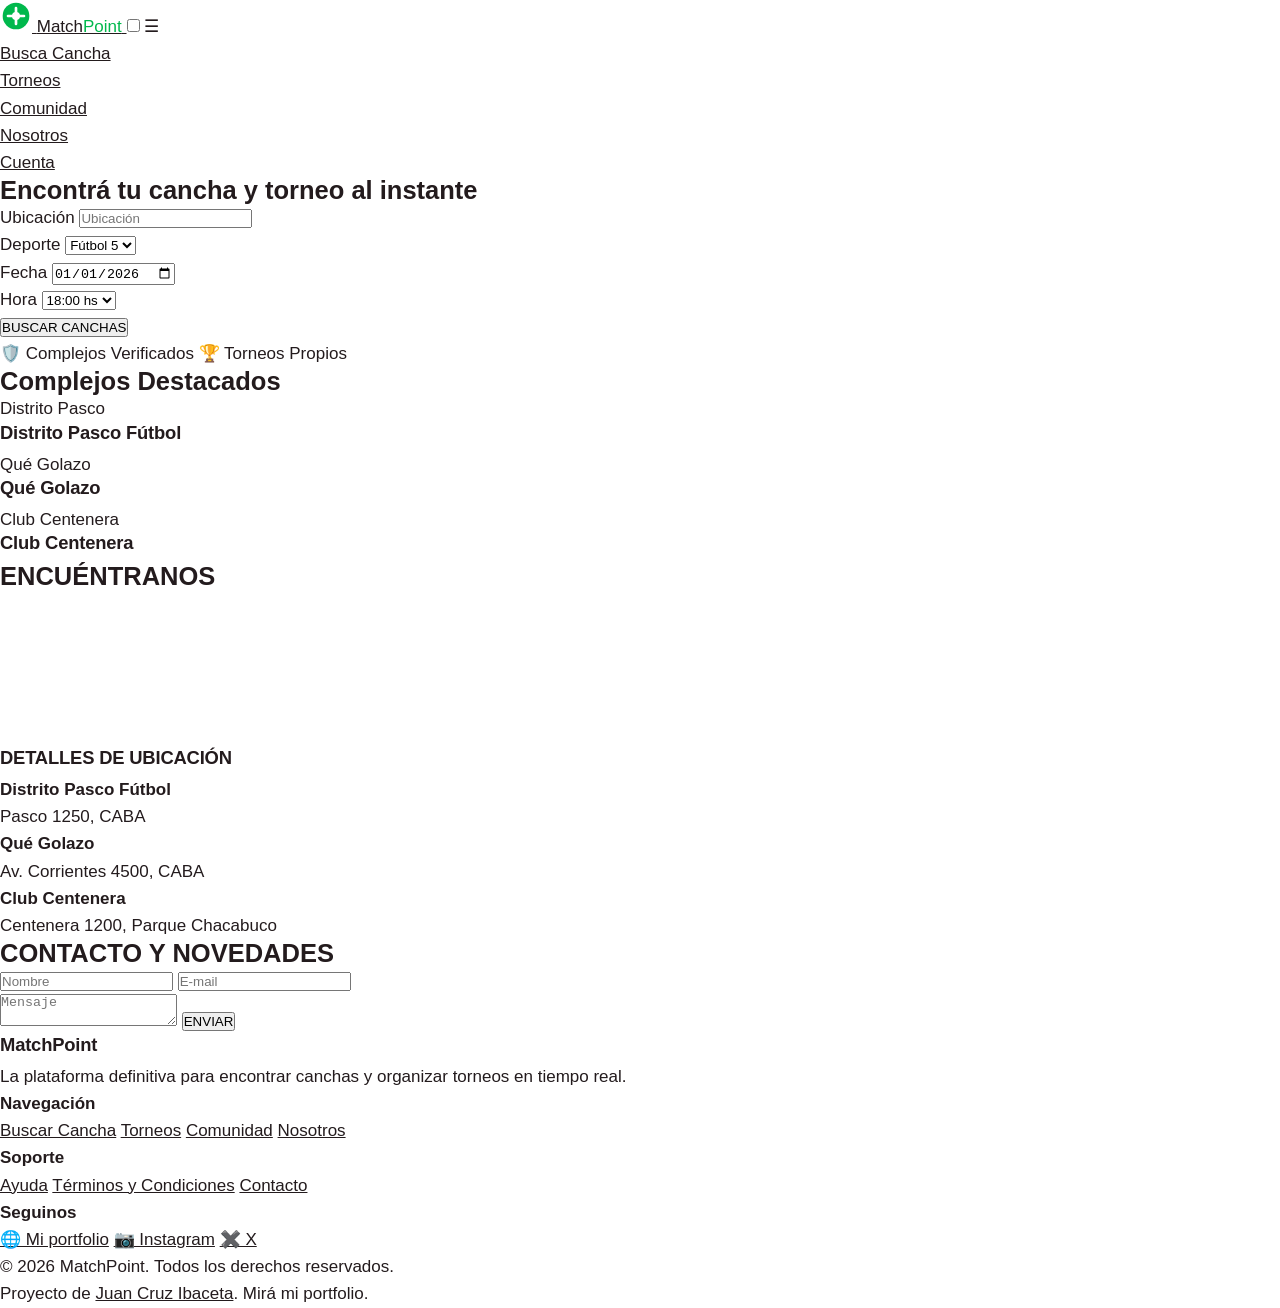
==== commit 267ec8ea: "Add files via upload" ====
--- a/index.html
+++ b/index.html
@@ -2,240 +2,167 @@
 <html lang="es">
 <head>
     <meta charset="UTF-8">
-    <meta name="viewport" content="width=device-width, initial-scale=1, viewport-fit=cover">
-    <title>Juan Cruz Ibaceta | Portfolio</title>
-    <meta name="description" content="Portfolio de Juan Cruz Ibaceta, estudiante de Licenciatura en Comunicación Digital en la Universidad de Palermo.">
-    <link rel="preconnect" href="https://fonts.googleapis.com">
-    <link rel="preconnect" href="https://fonts.gstatic.com" crossorigin>
-    <link href="https://fonts.googleapis.com/css2?family=Bricolage+Grotesque:opsz,wdth,wght@12..96,75..100,300..800&family=UnifrakturMaguntia&display=swap" rel="stylesheet">
+    <meta name="viewport" content="width=device-width, initial-scale=1.0">
+    <title>MatchPoint - Encontrá tu cancha y torneo al instante</title>
     <link rel="stylesheet" href="style.css">
 </head>
 <body>
 
-    <!-- ENCABEZADO -->
-    <header class="top">
-        <a href="#inicio" class="sello" aria-label="Ir al inicio">J.C</a>
-        <nav aria-label="Secciones">
-            <a href="#proyectos">Proyectos</a>
-            <a href="#sobre-mi">Sobre mí</a>
-            <a href="#contacto">Contacto</a>
+    <!-- HEADER / LOGO / NAV -->
+    <header>
+        <a href="index.html" class="logo">
+            <svg width="32" height="32" viewBox="0 0 24 24" fill="none" xmlns="http://www.w3.org/2000/svg">
+                <circle cx="12" cy="12" r="10" fill="#00b84c"/>
+                <path d="M12 6V18M6 12H18" stroke="white" stroke-width="2" stroke-linecap="round"/>
+                <circle cx="12" cy="12" r="3" fill="white"/>
+            </svg>
+            <span>Match<span style="color: #00b84c;">Point</span></span>
+        </a>
+
+        <!-- Menú hamburguesa (solo se ve en tablet y celular, funciona solo con CSS) -->
+        <input type="checkbox" id="menu-toggle" class="menu-toggle">
+        <label for="menu-toggle" class="menu-icon" aria-label="Abrir menú">&#9776;</label>
+
+        <nav>
+            <ul>
+                <li><a href="buscar-cancha.html">Busca Cancha</a></li>
+                <li><a href="torneos.html">Torneos</a></li>
+                <li><a href="comunidad.html">Comunidad</a></li>
+                <li><a href="nosotros.html">Nosotros</a></li>
+                <li><a href="cuenta.html" class="btn-cuenta">Cuenta</a></li>
+            </ul>
         </nav>
     </header>
 
-    <main id="inicio">
-
-        <!-- PORTADA -->
-        <section class="portada">
-            <h1 class="nombre">
-                <span>Juan Cruz</span>
-                <span>Ibaceta</span>
-            </h1>
-            <div class="portada-texto">
-                <p class="bajada">Tengo 19 años y estudio Licenciatura en Comunicación Digital en la Universidad de Palermo. Me interesa contar ideas con diseño, estrategia y contenido.</p>
-                <p class="portada-acciones">
-                    <a href="#proyectos" class="boton">Ver proyectos</a>
-                    <a href="https://www.instagram.com/portfolio.juanibaceta" class="boton boton-linea" target="_blank" rel="noopener">Instagram</a>
-                </p>
+    <main>
+        <!-- HERO / BUSCADOR -->
+        <section class="hero">
+            <h1>Encontrá tu cancha y torneo al instante</h1>
+            <form class="search-form" action="buscar-cancha.html">
+                <div class="form-group">
+                    <label for="ubicacion">Ubicación</label>
+                    <input type="text" id="ubicacion" placeholder="Ubicación">
+                </div>
+                <div class="form-group">
+                    <label for="deporte">Deporte</label>
+                    <select id="deporte">
+                        <option value="futbol5">Fútbol 5</option>
+                        <option value="futbol7">Fútbol 7</option>
+                        <option value="padel">Pádel</option>
+                    </select>
+                </div>
+                <div class="form-group">
+                    <label for="fecha">Fecha</label>
+                    <input type="date" id="fecha" value="2026-01-01">
+                </div>
+                <div class="form-group">
+                    <label for="hora">Hora</label>
+                    <select id="hora">
+                        <option value="18:00">18:00 hs</option>
+                        <option value="19:00">19:00 hs</option>
+                        <option value="20:00">20:00 hs</option>
+                    </select>
+                </div>
+                <button type="submit" class="btn-buscar">BUSCAR CANCHAS</button>
+            </form>
+            <div class="hero-features">
+                <span>🛡️ Complejos Verificados</span>
+                <span>🏆 Torneos Propios</span>
             </div>
         </section>
 
-        <!-- ÍNDICE DE PROYECTOS -->
-        <section class="indice" id="proyectos" aria-labelledby="titulo-proyectos">
-            <h2 id="titulo-proyectos">Proyectos</h2>
-            <ol class="indice-lista">
-                <li>
-                    <a href="#matchpoint">
-                        <span class="indice-num">1</span>
-                        <span class="indice-nombre">MatchPoint</span>
-                        <span class="indice-dato">Sitio web para reservar canchas y torneos</span>
-                        <span class="indice-materia">Contenidos y Creatividad I</span>
-                    </a>
-                </li>
-                <li>
-                    <a href="#chocolatier">
-                        <span class="indice-num">2</span>
-                        <span class="indice-nombre">Chocolatier Cel</span>
-                        <span class="indice-dato">Estrategia de marca y campaña en redes</span>
-                        <span class="indice-materia">Publicidad I</span>
-                    </a>
-                </li>
-            </ol>
-        </section>
-
-        <!-- PROYECTO 1: MATCHPOINT -->
-        <article class="caso caso-match" id="matchpoint" aria-labelledby="titulo-match">
-            <div class="caso-cabecera">
-                <p class="caso-materia">Contenidos y Creatividad I, 2026</p>
-                <h2 id="titulo-match">MatchPoint</h2>
-                <p class="caso-resumen">Una página web para encontrar canchas de fútbol 5, fútbol 7 y pádel, y anotarse en torneos amateur en complejos reales de la Ciudad de Buenos Aires.</p>
-                <a href="matchpoint/index.html" class="boton boton-match">Abrir el sitio</a>
-            </div>
-
-            <figure class="pantallas">
-                <div class="navegador">
-                    <div class="navegador-barra"><i></i><i></i><i></i></div>
-                    <img src="img/matchpoint-desktop.jpg" alt="Inicio de MatchPoint en computadora: buscador de canchas y complejos destacados" loading="lazy">
-                </div>
-                <div class="celular">
-                    <img src="img/matchpoint-celular.jpg" alt="MatchPoint en celular, con el buscador en una sola columna" loading="lazy">
-                </div>
-            </figure>
-
-            <div class="caso-grilla">
-                <div class="bloque">
-                    <h3>El problema</h3>
-                    <p>Organizar un partido en Buenos Aires es un lío: la información está repartida en redes y llamados, nunca sabés si el horario está libre de verdad y no hay un solo lugar con todos los complejos y torneos.</p>
-                </div>
-                <div class="bloque">
-                    <h3>Lo que hice</h3>
-                    <p>Diseñé y programé en HTML y CSS un sitio de seis secciones: inicio con buscador, buscar cancha, torneos, comunidad, nosotros y cuenta. Analicé a la competencia (ATC Sports) para encontrar qué mejorar.</p>
-                </div>
-                <div class="bloque">
-                    <h3>Cómo se adapta</h3>
-                    <p>El sitio funciona en seis resoluciones, de pantallas grandes a celulares chicos, con un menú hamburguesa hecho solo con CSS.</p>
-                </div>
-            </div>
-
-            <div class="proceso">
-                <h3>Del boceto al sitio</h3>
-                <ol class="proceso-pasos">
-                    <li>
-                        <img src="img/matchpoint-boceto.jpg" alt="Wireframe dibujado a mano en un cuaderno" loading="lazy">
-                        <p><strong>Wireframe a mano.</strong> Dónde va cada parte de la página.</p>
-                    </li>
-                    <li>
-                        <img src="img/matchpoint-baja.jpg" alt="Wireframe digital en cajas grises" loading="lazy">
-                        <p><strong>Wireframe digital.</strong> La estructura ordenada, sin color.</p>
-                    </li>
-                    <li>
-                        <img src="img/matchpoint-alta.jpg" alt="Wireframe de alta fidelidad con la marca aplicada" loading="lazy">
-                        <p><strong>Alta fidelidad.</strong> Colores, tipografía y contenido final.</p>
-                    </li>
-                </ol>
-            </div>
-
-            <div class="paleta">
-                <h3>Color 60/30/10</h3>
-                <div class="paleta-barra" role="img" aria-label="60% blanco, 30% gris oscuro, 10% verde">
-                    <span style="flex: 60; background: #f9f9f9; color: #333;">60% blanco <small>#FFFFFF</small></span>
-                    <span style="flex: 30; background: #333333; color: #fff;">30% gris <small>#333333</small></span>
-                    <span style="flex: 10; background: #00b84c; color: #fff;">10% <small>#00B84C</small></span>
-                </div>
-                <p>El verde aparece solo en lo importante: botones, logo y bordes. Así la página se ve limpia y se lee bien en cualquier pantalla.</p>
-            </div>
-        </article>
-
-        <!-- PROYECTO 2: CHOCOLATIER CEL -->
-        <article class="caso caso-choco" id="chocolatier" aria-labelledby="titulo-choco">
-            <div class="caso-cabecera">
-                <img src="img/choco-logo.png" alt="" class="choco-logo" width="120" height="120">
-                <p class="caso-materia">Publicidad I, 2026</p>
-                <h2 id="titulo-choco">Chocolatier Cel</h2>
-                <p class="caso-resumen">Un emprendimiento familiar de chocolates y pastelería artesanal que vendía casi solo a familia y amigos. Armé su estrategia de marca y una campaña de seis semanas para las Fiestas.</p>
-                <a href="https://www.instagram.com/chocolatier_cel" class="boton boton-choco" target="_blank" rel="noopener">Ver @chocolatier_cel</a>
-            </div>
-
-            <div class="carrusel-zona">
-                <h3>El carrusel de presentación</h3>
-                <p class="carrusel-ayuda">Deslizá para ver las cinco placas que diseñé para Instagram.</p>
-                <ol class="carrusel" tabindex="0" aria-label="Carrusel de Instagram de Chocolatier Cel">
-                    <li><img src="img/choco-1-portada.jpg" alt="Placa 1: logo de Chocolatier Cel, enfoque artesanal y de calidad" loading="lazy"></li>
-                    <li><img src="img/choco-2-desafio.jpg" alt="Placa 2: el desafío y el propósito del emprendimiento familiar" loading="lazy"></li>
-                    <li><img src="img/choco-3-como-compramos.jpg" alt="Placa 3: cómo compramos hoy, por WhatsApp e Instagram" loading="lazy"></li>
-                    <li><img src="img/choco-4-producto.jpg" alt="Placa 4: el producto en acción, fotos de cookies y chocolates" loading="lazy"></li>
-                    <li><img src="img/choco-5-pedido.jpg" alt="Placa 5: descubrí la diferencia de lo hecho a mano" loading="lazy"></li>
-                </ol>
-            </div>
-
-            <div class="choco-historia">
-                <img src="img/choco-alfajores.jpg" alt="Alfajores artesanales bañados en chocolate">
-                <div>
-                    <h3>La marca</h3>
-                    <p>Nació para juntar fondos para el viaje de estudio del hijo de la emprendedora. Después de un curso de chocolatería sumó alfajores, budines y cookies. Su logo es un trisquel celta: pasado, presente y futuro.</p>
-                    <blockquote class="puv">
-                        <p>Chocolatería artesanal hecha con dedicación, con el trato cercano de una marca familiar.</p>
-                        <cite>Propuesta única de valor</cite>
-                    </blockquote>
-                </div>
-            </div>
-
-            <div class="caso-grilla">
-                <div class="bloque">
-                    <h3>A quién le hablamos</h3>
-                    <p>Adultos de 25 a 55 años de CABA y GBA que regalan y se dan gustos, y piden por WhatsApp o Instagram. La buyer persona es Laura, 34 años: quiere regalar algo hecho con cariño, pero no tiene tiempo ni sabe en quién confiar.</p>
-                </div>
-                <div class="bloque">
-                    <h3>El mensaje</h3>
-                    <p>Lo hecho por alguien que se esmera nos hace sentir cuidados. De ese insight sale el claim de la campaña:</p>
-                    <p class="claim">Hecho a mano, con todo el corazón.</p>
-                </div>
-                <div class="bloque objetivo">
-                    <h3>El objetivo</h3>
-                    <p class="objetivo-num"><span>70</span><span aria-hidden="true">→</span><span>100</span></p>
-                    <p>Seguidores en Instagram en seis semanas, del 23/11 al 31/12/2026: unos cinco nuevos por semana.</p>
-                </div>
-            </div>
-
-            <div class="campana">
-                <div>
-                    <h3>Seis semanas de campaña</h3>
-                    <ol class="etapas">
-                        <li><strong>23/11 al 29/11</strong> Expectativa y awareness</li>
-                        <li><strong>30/11 al 13/12</strong> Consideración y storytelling</li>
-                        <li><strong>14/12 al 24/12</strong> Conversión de Fiestas</li>
-                        <li><strong>26/12 al 31/12</strong> Fidelización y balance</li>
-                    </ol>
-                </div>
-                <div>
-                    <h3>Presupuesto</h3>
-                    <ul class="presupuesto">
-                        <li><span>Meta Ads</span><b style="--p: 50%;"></b><em>50%</em></li>
-                        <li><span>Contenido</span><b style="--p: 25%;"></b><em>25%</em></li>
-                        <li><span>Packaging</span><b style="--p: 15%;"></b><em>15%</em></li>
-                        <li><span>Imprevistos</span><b style="--p: 10%;"></b><em>10%</em></li>
-                    </ul>
-                </div>
-            </div>
-        </article>
-
-        <!-- SOBRE MÍ -->
-        <section class="sobre" id="sobre-mi" aria-labelledby="titulo-sobre">
-            <div class="sobre-sello" aria-hidden="true">J.C</div>
-            <div class="sobre-texto">
-                <h2 id="titulo-sobre">Sobre mí</h2>
-                <p class="sobre-lead">Soy Juan Cruz Ibaceta, tengo 19 años y estoy en primer año de la Licenciatura en Comunicación Digital en la Universidad de Palermo.</p>
-                <p>Me gusta que cada proyecto resuelva algo concreto: que alguien encuentre una cancha en segundos o que un emprendimiento familiar llegue a más gente. En Contenidos y Creatividad I diseñé y programé MatchPoint. En Publicidad I armé la estrategia y la campaña de Chocolatier Cel.</p>
-                <dl class="datos">
-                    <div><dt>Edad</dt><dd>19 años</dd></div>
-                    <div><dt>Universidad</dt><dd>Universidad de Palermo</dd></div>
-                    <div><dt>Carrera</dt><dd>Licenciatura en Comunicación Digital</dd></div>
-                    <div><dt>Año</dt><dd>1er año, 2026</dd></div>
-                </dl>
-                <h3>Lo que aprendí haciendo</h3>
-                <ul class="habilidades">
-                    <li>Diseño web con HTML y CSS</li>
-                    <li>Wireframes y prototipos</li>
-                    <li>Diseño responsive</li>
-                    <li>Estrategia de marca</li>
-                    <li>Investigación de audiencias</li>
-                    <li>Contenido para Instagram</li>
-                    <li>Planificación de campañas</li>
-                </ul>
+        <!-- SECCIÓN DESTACADOS -->
+        <section class="destacados">
+            <h2>Complejos Destacados</h2>
+            <div class="grid-images">
+                <article class="card">
+                    <div class="img-card-bg card-img-1">Distrito Pasco</div>
+                    <h3>Distrito Pasco Fútbol</h3>
+                </article>
+                <article class="card">
+                    <div class="img-card-bg card-img-2">Qué Golazo</div>
+                    <h3>Qué Golazo</h3>
+                </article>
+                <article class="card">
+                    <div class="img-card-bg card-img-3">Club Centenera</div>
+                    <h3>Club Centenera</h3>
+                </article>
             </div>
         </section>
 
-        <!-- CONTACTO -->
-        <section class="contacto" id="contacto" aria-labelledby="titulo-contacto">
-            <h2 id="titulo-contacto">¿Hablamos?</h2>
-            <p>Escribime por Instagram para ver más trabajos o charlar sobre un proyecto.</p>
-            <a href="https://www.instagram.com/portfolio.juanibaceta" class="contacto-link" target="_blank" rel="noopener">@portfolio.juanibaceta</a>
+        <!-- SECCIÓN MAPA Y UBICACIÓN CON IFRAME REAL -->
+        <section class="map-container">
+            <h2>ENCUÉNTRANOS</h2>
+            <div class="map-content">
+                <div class="map-interactive">
+                    <iframe src="https://www.google.com/maps/embed?pb=!1m18!1m12!1m3!1d210120.32172074766!2d-58.69022112272457!3d-34.62615428232218!2m3!1f0!2f0!3f0!3m2!1i1024!2i768!4f13.1!3m3!1m2!1s0x95bccb000eb07b65%3A0xa885b0d9b132caa2!2sQu%C3%A9%20Golazo!5e0!3m2!1ses-419!2sar!4v1791415028659!5m2!1ses-419!2sar" style="border:0;" allowfullscreen="" loading="lazy" referrerpolicy="strict-origin-when-cross-origin"></iframe>
+                </div>
+                <div class="map-details">
+                    <h3>DETALLES DE UBICACIÓN</h3>
+                    <p><strong>Distrito Pasco Fútbol</strong><br>Pasco 1250, CABA</p>
+                    <p><strong>Qué Golazo</strong><br>Av. Corrientes 4500, CABA</p>
+                    <p><strong>Club Centenera</strong><br>Centenera 1200, Parque Chacabuco</p>
+                </div>
+            </div>
+        </section>
+
+        <!-- FORMULARIO DE CONTACTO -->
+        <section class="contact-section" id="contacto">
+            <div class="formulario">
+                <h2>CONTACTO Y NOVEDADES</h2>
+                <form>
+                    <div class="input-row">
+                        <input type="text" placeholder="Nombre">
+                        <input type="email" placeholder="E-mail">
+                    </div>
+                    <textarea placeholder="Mensaje"></textarea>
+                    <button type="submit" class="btn-enviar">ENVIAR</button>
+                </form>
+            </div>
         </section>
     </main>
 
-    <footer class="pie">
-        <p>© 2026 Juan Cruz Ibaceta</p>
-        <p>Licenciatura en Comunicación Digital, Universidad de Palermo</p>
-        <p><a href="matchpoint/index.html">Visitá MatchPoint</a></p>
+    <!-- FOOTER -->
+    <footer>
+        <div class="footer-container">
+            <!-- Columna 1: Info -->
+            <div class="footer-col">
+                <h3>MatchPoint</h3>
+                <p>La plataforma definitiva para encontrar canchas y organizar torneos en tiempo real.</p>
+            </div>
+
+            <!-- Columna 2: Navegación -->
+            <div class="footer-col">
+                <h4>Navegación</h4>
+                <a href="buscar-cancha.html">Buscar Cancha</a>
+                <a href="torneos.html">Torneos</a>
+                <a href="comunidad.html">Comunidad</a>
+                <a href="nosotros.html">Nosotros</a>
+            </div>
+
+            <!-- Columna 3: Soporte y Legal -->
+            <div class="footer-col">
+                <h4>Soporte</h4>
+                <a href="nosotros.html#preguntas">Ayuda</a>
+                <a href="#">Términos y Condiciones</a>
+                <a href="index.html#contacto">Contacto</a>
+            </div>
+
+            <!-- Columna 4: Redes Sociales -->
+            <div class="footer-col">
+                <h4>Seguinos</h4>
+                <div class="social-icons">
+                    <a href="../index.html">🌐 Mi portfolio</a>
+                    <a href="#">📷 Instagram</a>
+                    <a href="#">✖️ X</a>
+                </div>
+            </div>
+        </div>
+
+        <div class="footer-bottom">
+            <p>&copy; 2026 MatchPoint. Todos los derechos reservados.</p>
+            <p class="credito">Proyecto de <a href="../index.html">Juan Cruz Ibaceta</a>. Mirá mi portfolio.</p>
+        </div>
     </footer>
 
 </body>
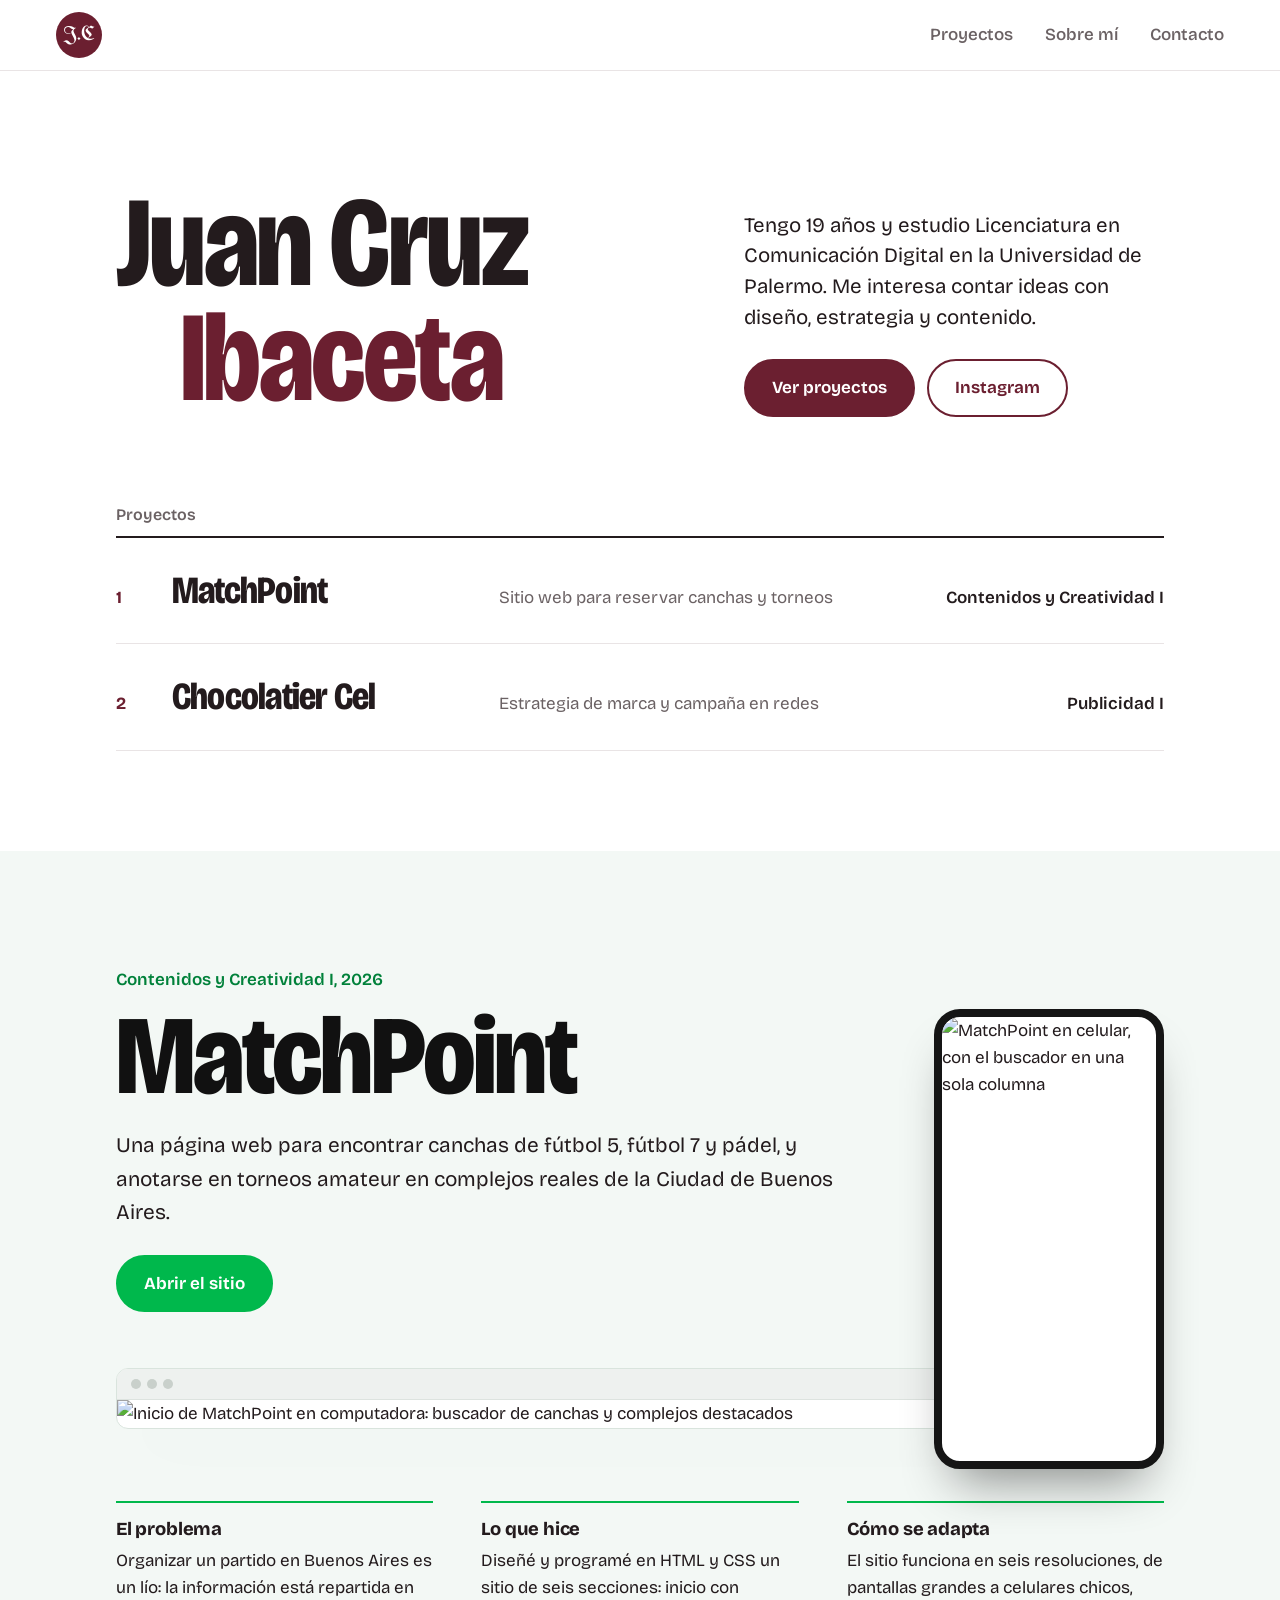
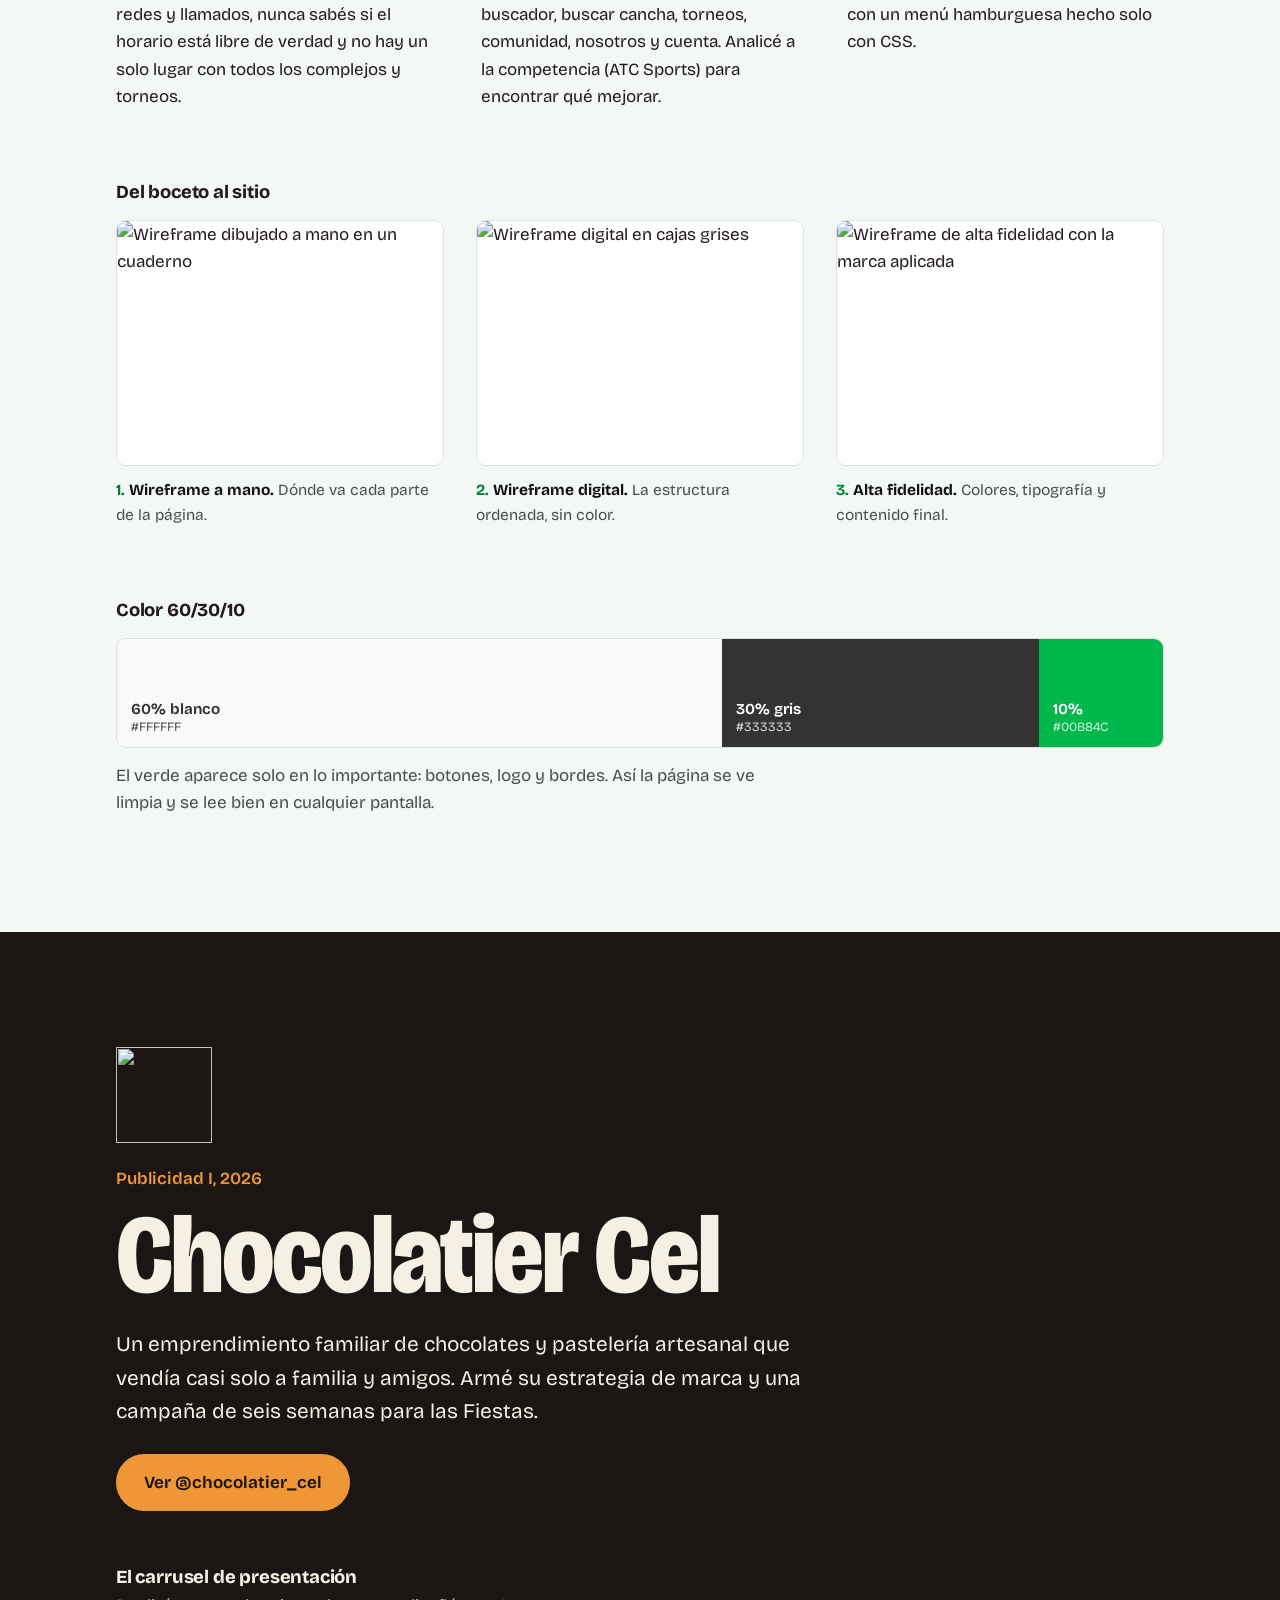
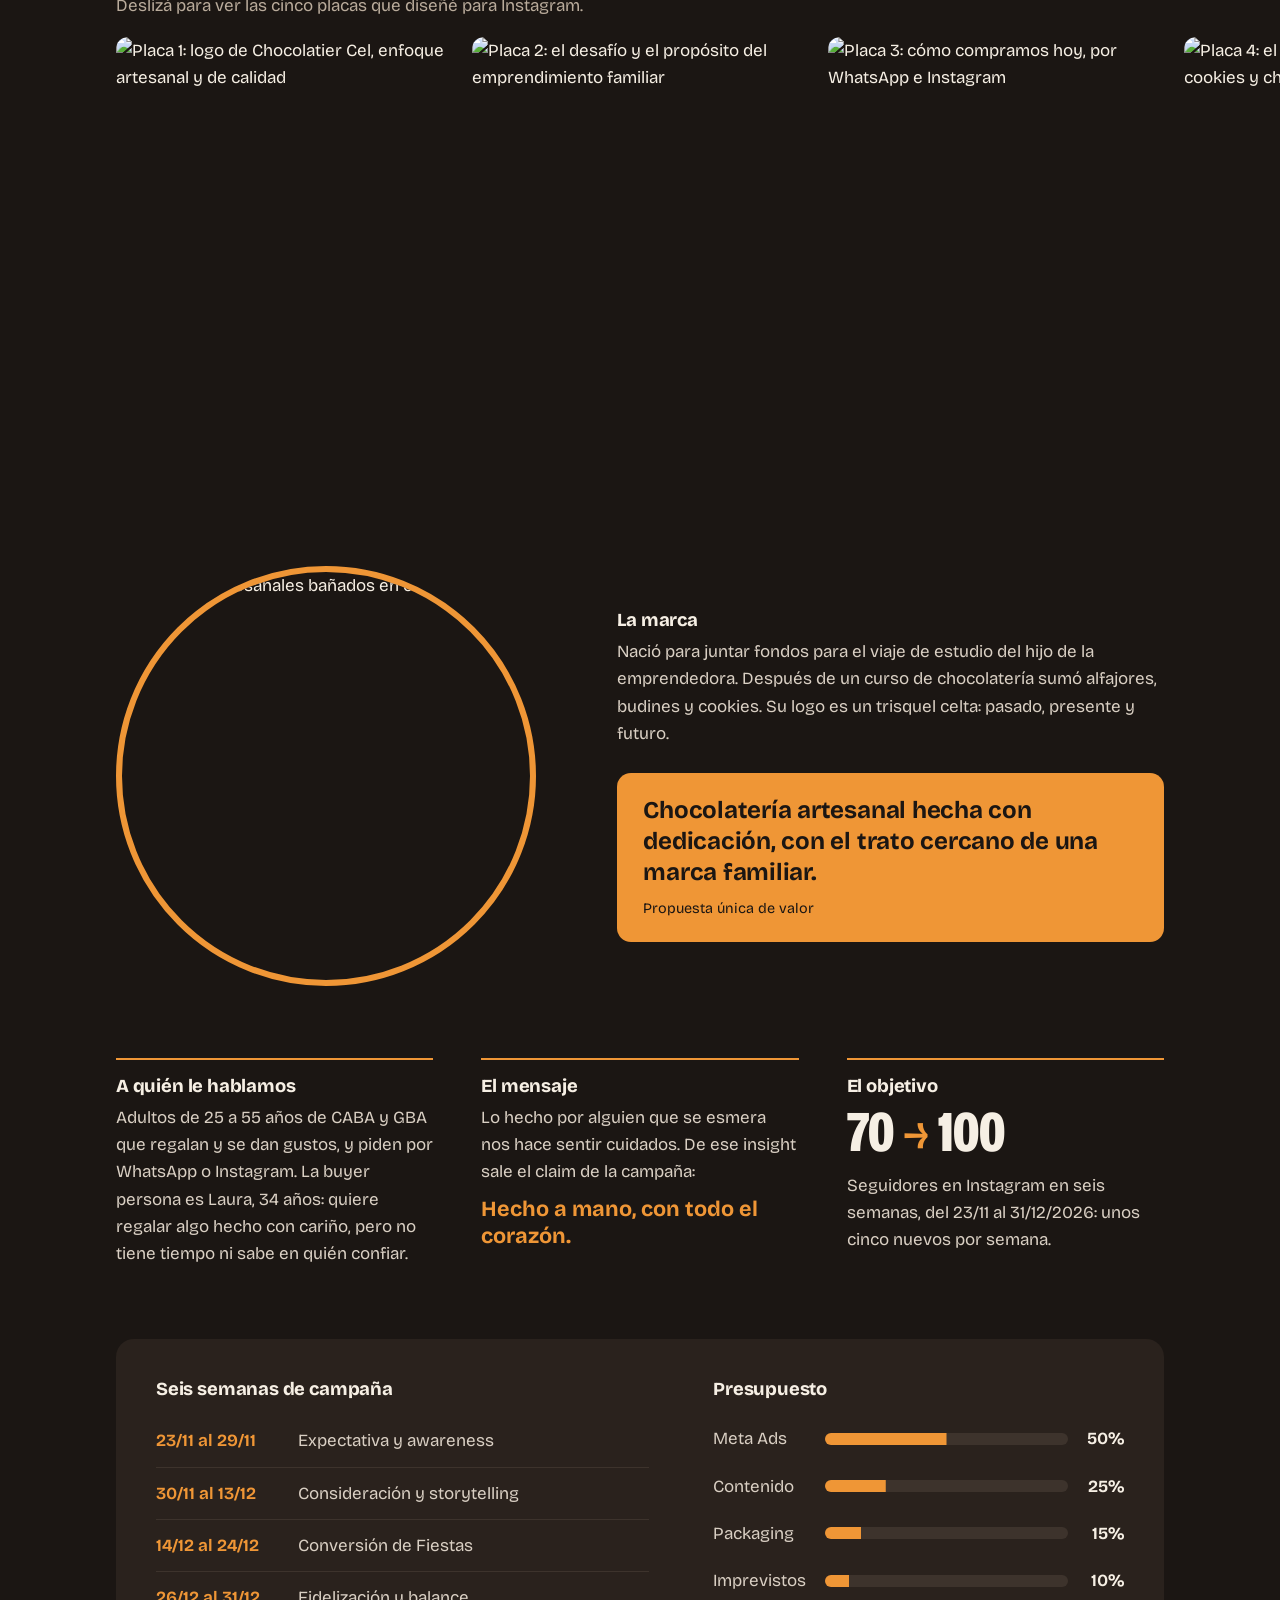
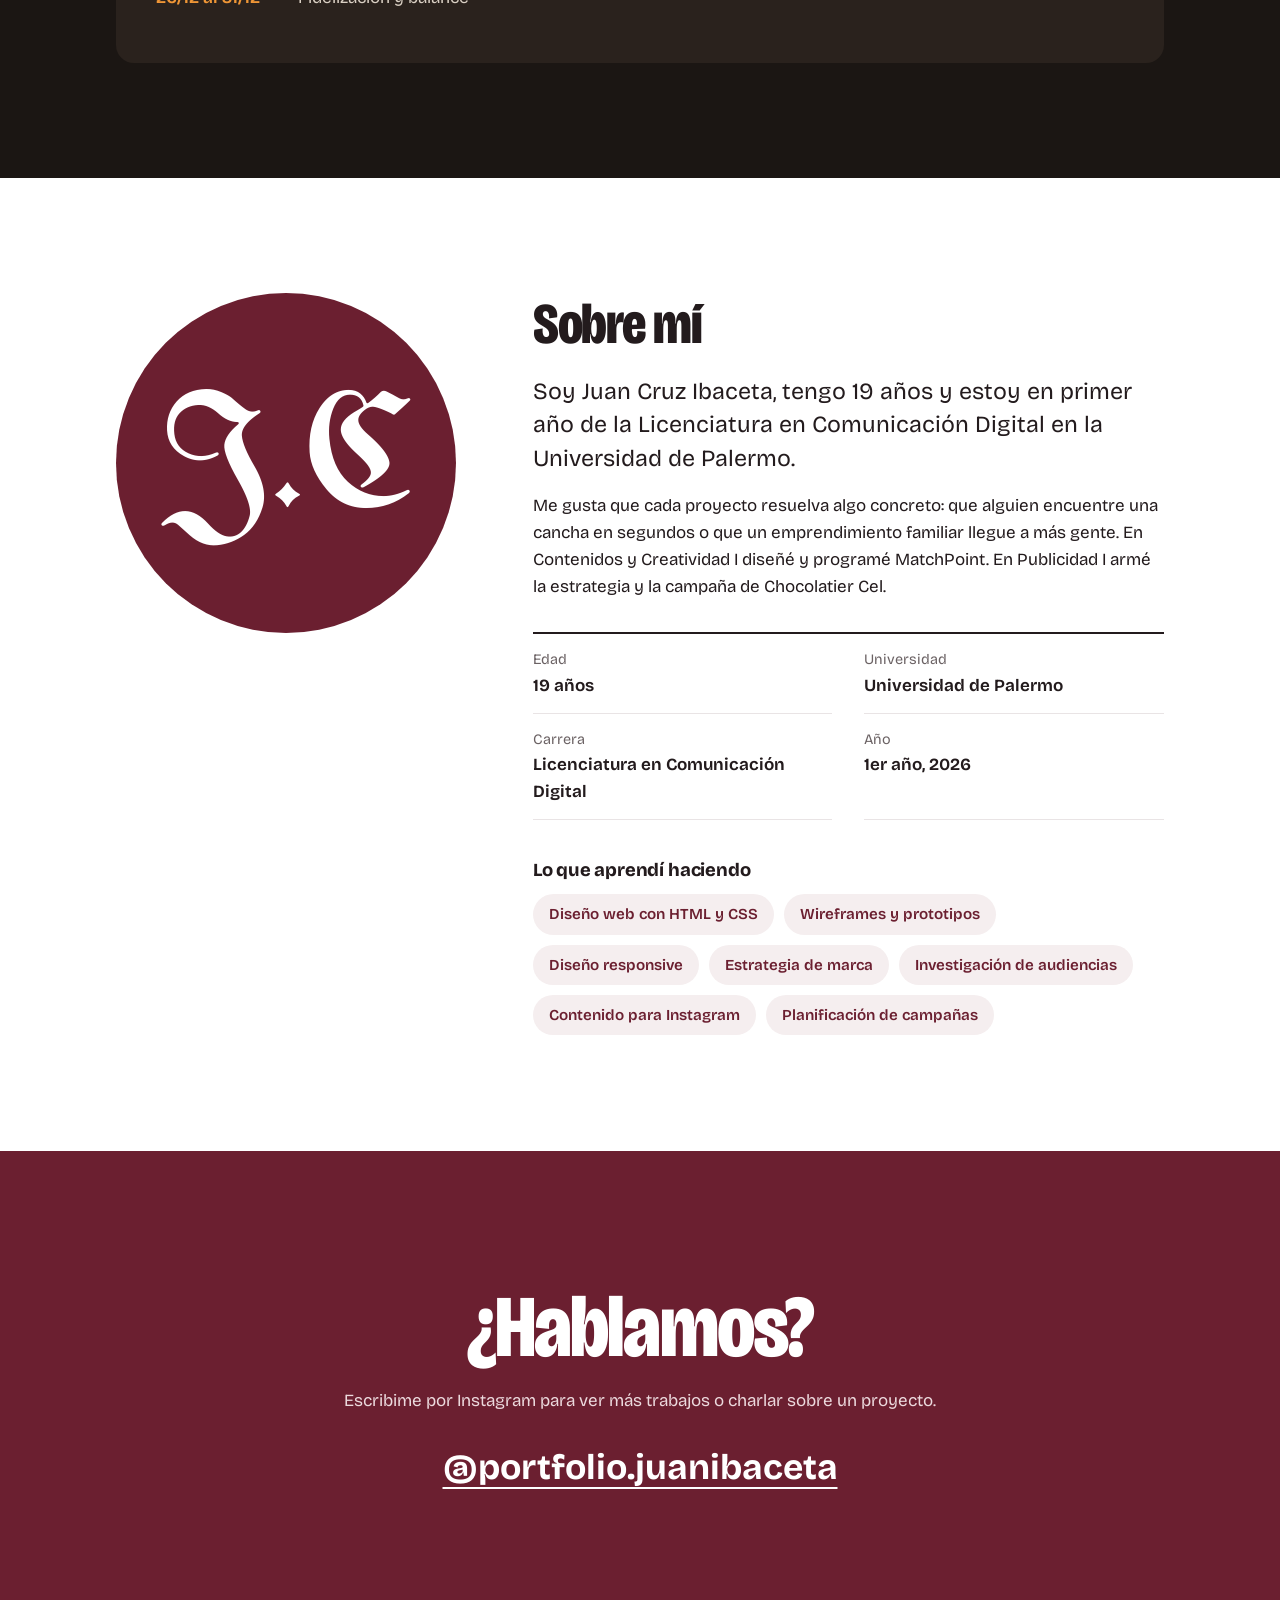
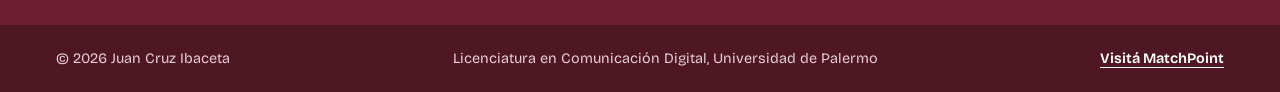
==== commit f4a8e890: "Add files via upload" ====
--- a/index.html
+++ b/index.html
@@ -2,167 +2,240 @@
 <html lang="es">
 <head>
     <meta charset="UTF-8">
-    <meta name="viewport" content="width=device-width, initial-scale=1.0">
-    <title>MatchPoint - Encontrá tu cancha y torneo al instante</title>
+    <meta name="viewport" content="width=device-width, initial-scale=1, viewport-fit=cover">
+    <title>Juan Cruz Ibaceta | Portfolio</title>
+    <meta name="description" content="Portfolio de Juan Cruz Ibaceta, estudiante de Licenciatura en Comunicación Digital en la Universidad de Palermo.">
+    <link rel="preconnect" href="https://fonts.googleapis.com">
+    <link rel="preconnect" href="https://fonts.gstatic.com" crossorigin>
+    <link href="https://fonts.googleapis.com/css2?family=Bricolage+Grotesque:opsz,wdth,wght@12..96,75..100,300..800&family=UnifrakturMaguntia&display=swap" rel="stylesheet">
     <link rel="stylesheet" href="style.css">
 </head>
 <body>
 
-    <!-- HEADER / LOGO / NAV -->
-    <header>
-        <a href="index.html" class="logo">
-            <svg width="32" height="32" viewBox="0 0 24 24" fill="none" xmlns="http://www.w3.org/2000/svg">
-                <circle cx="12" cy="12" r="10" fill="#00b84c"/>
-                <path d="M12 6V18M6 12H18" stroke="white" stroke-width="2" stroke-linecap="round"/>
-                <circle cx="12" cy="12" r="3" fill="white"/>
-            </svg>
-            <span>Match<span style="color: #00b84c;">Point</span></span>
-        </a>
-
-        <!-- Menú hamburguesa (solo se ve en tablet y celular, funciona solo con CSS) -->
-        <input type="checkbox" id="menu-toggle" class="menu-toggle">
-        <label for="menu-toggle" class="menu-icon" aria-label="Abrir menú">&#9776;</label>
-
-        <nav>
-            <ul>
-                <li><a href="buscar-cancha.html">Busca Cancha</a></li>
-                <li><a href="torneos.html">Torneos</a></li>
-                <li><a href="comunidad.html">Comunidad</a></li>
-                <li><a href="nosotros.html">Nosotros</a></li>
-                <li><a href="cuenta.html" class="btn-cuenta">Cuenta</a></li>
-            </ul>
+    <!-- ENCABEZADO -->
+    <header class="top">
+        <a href="#inicio" class="sello" aria-label="Ir al inicio">J.C</a>
+        <nav aria-label="Secciones">
+            <a href="#proyectos">Proyectos</a>
+            <a href="#sobre-mi">Sobre mí</a>
+            <a href="#contacto">Contacto</a>
         </nav>
     </header>
 
-    <main>
-        <!-- HERO / BUSCADOR -->
-        <section class="hero">
-            <h1>Encontrá tu cancha y torneo al instante</h1>
-            <form class="search-form" action="buscar-cancha.html">
-                <div class="form-group">
-                    <label for="ubicacion">Ubicación</label>
-                    <input type="text" id="ubicacion" placeholder="Ubicación">
-                </div>
-                <div class="form-group">
-                    <label for="deporte">Deporte</label>
-                    <select id="deporte">
-                        <option value="futbol5">Fútbol 5</option>
-                        <option value="futbol7">Fútbol 7</option>
-                        <option value="padel">Pádel</option>
-                    </select>
-                </div>
-                <div class="form-group">
-                    <label for="fecha">Fecha</label>
-                    <input type="date" id="fecha" value="2026-01-01">
-                </div>
-                <div class="form-group">
-                    <label for="hora">Hora</label>
-                    <select id="hora">
-                        <option value="18:00">18:00 hs</option>
-                        <option value="19:00">19:00 hs</option>
-                        <option value="20:00">20:00 hs</option>
-                    </select>
-                </div>
-                <button type="submit" class="btn-buscar">BUSCAR CANCHAS</button>
-            </form>
-            <div class="hero-features">
-                <span>🛡️ Complejos Verificados</span>
-                <span>🏆 Torneos Propios</span>
-            </div>
-        </section>
-
-        <!-- SECCIÓN DESTACADOS -->
-        <section class="destacados">
-            <h2>Complejos Destacados</h2>
-            <div class="grid-images">
-                <article class="card">
-                    <div class="img-card-bg card-img-1">Distrito Pasco</div>
-                    <h3>Distrito Pasco Fútbol</h3>
-                </article>
-                <article class="card">
-                    <div class="img-card-bg card-img-2">Qué Golazo</div>
-                    <h3>Qué Golazo</h3>
-                </article>
-                <article class="card">
-                    <div class="img-card-bg card-img-3">Club Centenera</div>
-                    <h3>Club Centenera</h3>
-                </article>
-            </div>
-        </section>
-
-        <!-- SECCIÓN MAPA Y UBICACIÓN CON IFRAME REAL -->
-        <section class="map-container">
-            <h2>ENCUÉNTRANOS</h2>
-            <div class="map-content">
-                <div class="map-interactive">
-                    <iframe src="https://www.google.com/maps/embed?pb=!1m18!1m12!1m3!1d210120.32172074766!2d-58.69022112272457!3d-34.62615428232218!2m3!1f0!2f0!3f0!3m2!1i1024!2i768!4f13.1!3m3!1m2!1s0x95bccb000eb07b65%3A0xa885b0d9b132caa2!2sQu%C3%A9%20Golazo!5e0!3m2!1ses-419!2sar!4v1791415028659!5m2!1ses-419!2sar" style="border:0;" allowfullscreen="" loading="lazy" referrerpolicy="strict-origin-when-cross-origin"></iframe>
-                </div>
-                <div class="map-details">
-                    <h3>DETALLES DE UBICACIÓN</h3>
-                    <p><strong>Distrito Pasco Fútbol</strong><br>Pasco 1250, CABA</p>
-                    <p><strong>Qué Golazo</strong><br>Av. Corrientes 4500, CABA</p>
-                    <p><strong>Club Centenera</strong><br>Centenera 1200, Parque Chacabuco</p>
-                </div>
-            </div>
-        </section>
-
-        <!-- FORMULARIO DE CONTACTO -->
-        <section class="contact-section" id="contacto">
-            <div class="formulario">
-                <h2>CONTACTO Y NOVEDADES</h2>
-                <form>
-                    <div class="input-row">
-                        <input type="text" placeholder="Nombre">
-                        <input type="email" placeholder="E-mail">
-                    </div>
-                    <textarea placeholder="Mensaje"></textarea>
-                    <button type="submit" class="btn-enviar">ENVIAR</button>
-                </form>
-            </div>
+    <main id="inicio">
+
+        <!-- PORTADA -->
+        <section class="portada">
+            <h1 class="nombre">
+                <span>Juan Cruz</span>
+                <span>Ibaceta</span>
+            </h1>
+            <div class="portada-texto">
+                <p class="bajada">Tengo 19 años y estudio Licenciatura en Comunicación Digital en la Universidad de Palermo. Me interesa contar ideas con diseño, estrategia y contenido.</p>
+                <p class="portada-acciones">
+                    <a href="#proyectos" class="boton">Ver proyectos</a>
+                    <a href="https://www.instagram.com/portfolio.juanibaceta" class="boton boton-linea" target="_blank" rel="noopener">Instagram</a>
+                </p>
+            </div>
+        </section>
+
+        <!-- ÍNDICE DE PROYECTOS -->
+        <section class="indice" id="proyectos" aria-labelledby="titulo-proyectos">
+            <h2 id="titulo-proyectos">Proyectos</h2>
+            <ol class="indice-lista">
+                <li>
+                    <a href="#matchpoint">
+                        <span class="indice-num">1</span>
+                        <span class="indice-nombre">MatchPoint</span>
+                        <span class="indice-dato">Sitio web para reservar canchas y torneos</span>
+                        <span class="indice-materia">Contenidos y Creatividad I</span>
+                    </a>
+                </li>
+                <li>
+                    <a href="#chocolatier">
+                        <span class="indice-num">2</span>
+                        <span class="indice-nombre">Chocolatier Cel</span>
+                        <span class="indice-dato">Estrategia de marca y campaña en redes</span>
+                        <span class="indice-materia">Publicidad I</span>
+                    </a>
+                </li>
+            </ol>
+        </section>
+
+        <!-- PROYECTO 1: MATCHPOINT -->
+        <article class="caso caso-match" id="matchpoint" aria-labelledby="titulo-match">
+            <div class="caso-cabecera">
+                <p class="caso-materia">Contenidos y Creatividad I, 2026</p>
+                <h2 id="titulo-match">MatchPoint</h2>
+                <p class="caso-resumen">Una página web para encontrar canchas de fútbol 5, fútbol 7 y pádel, y anotarse en torneos amateur en complejos reales de la Ciudad de Buenos Aires.</p>
+                <a href="matchpoint/index.html" class="boton boton-match">Abrir el sitio</a>
+            </div>
+
+            <figure class="pantallas">
+                <div class="navegador">
+                    <div class="navegador-barra"><i></i><i></i><i></i></div>
+                    <img src="img/matchpoint-desktop.jpg" alt="Inicio de MatchPoint en computadora: buscador de canchas y complejos destacados" loading="lazy">
+                </div>
+                <div class="celular">
+                    <img src="img/matchpoint-celular.jpg" alt="MatchPoint en celular, con el buscador en una sola columna" loading="lazy">
+                </div>
+            </figure>
+
+            <div class="caso-grilla">
+                <div class="bloque">
+                    <h3>El problema</h3>
+                    <p>Organizar un partido en Buenos Aires es un lío: la información está repartida en redes y llamados, nunca sabés si el horario está libre de verdad y no hay un solo lugar con todos los complejos y torneos.</p>
+                </div>
+                <div class="bloque">
+                    <h3>Lo que hice</h3>
+                    <p>Diseñé y programé en HTML y CSS un sitio de seis secciones: inicio con buscador, buscar cancha, torneos, comunidad, nosotros y cuenta. Analicé a la competencia (ATC Sports) para encontrar qué mejorar.</p>
+                </div>
+                <div class="bloque">
+                    <h3>Cómo se adapta</h3>
+                    <p>El sitio funciona en seis resoluciones, de pantallas grandes a celulares chicos, con un menú hamburguesa hecho solo con CSS.</p>
+                </div>
+            </div>
+
+            <div class="proceso">
+                <h3>Del boceto al sitio</h3>
+                <ol class="proceso-pasos">
+                    <li>
+                        <img src="img/matchpoint-boceto.jpg" alt="Wireframe dibujado a mano en un cuaderno" loading="lazy">
+                        <p><strong>Wireframe a mano.</strong> Dónde va cada parte de la página.</p>
+                    </li>
+                    <li>
+                        <img src="img/matchpoint-baja.jpg" alt="Wireframe digital en cajas grises" loading="lazy">
+                        <p><strong>Wireframe digital.</strong> La estructura ordenada, sin color.</p>
+                    </li>
+                    <li>
+                        <img src="img/matchpoint-alta.jpg" alt="Wireframe de alta fidelidad con la marca aplicada" loading="lazy">
+                        <p><strong>Alta fidelidad.</strong> Colores, tipografía y contenido final.</p>
+                    </li>
+                </ol>
+            </div>
+
+            <div class="paleta">
+                <h3>Color 60/30/10</h3>
+                <div class="paleta-barra" role="img" aria-label="60% blanco, 30% gris oscuro, 10% verde">
+                    <span style="flex: 60; background: #f9f9f9; color: #333;">60% blanco <small>#FFFFFF</small></span>
+                    <span style="flex: 30; background: #333333; color: #fff;">30% gris <small>#333333</small></span>
+                    <span style="flex: 10; background: #00b84c; color: #fff;">10% <small>#00B84C</small></span>
+                </div>
+                <p>El verde aparece solo en lo importante: botones, logo y bordes. Así la página se ve limpia y se lee bien en cualquier pantalla.</p>
+            </div>
+        </article>
+
+        <!-- PROYECTO 2: CHOCOLATIER CEL -->
+        <article class="caso caso-choco" id="chocolatier" aria-labelledby="titulo-choco">
+            <div class="caso-cabecera">
+                <img src="img/choco-logo.png" alt="" class="choco-logo" width="120" height="120">
+                <p class="caso-materia">Publicidad I, 2026</p>
+                <h2 id="titulo-choco">Chocolatier Cel</h2>
+                <p class="caso-resumen">Un emprendimiento familiar de chocolates y pastelería artesanal que vendía casi solo a familia y amigos. Armé su estrategia de marca y una campaña de seis semanas para las Fiestas.</p>
+                <a href="https://www.instagram.com/chocolatier_cel" class="boton boton-choco" target="_blank" rel="noopener">Ver @chocolatier_cel</a>
+            </div>
+
+            <div class="carrusel-zona">
+                <h3>El carrusel de presentación</h3>
+                <p class="carrusel-ayuda">Deslizá para ver las cinco placas que diseñé para Instagram.</p>
+                <ol class="carrusel" tabindex="0" aria-label="Carrusel de Instagram de Chocolatier Cel">
+                    <li><img src="img/choco-1-portada.jpg" alt="Placa 1: logo de Chocolatier Cel, enfoque artesanal y de calidad" loading="lazy"></li>
+                    <li><img src="img/choco-2-desafio.jpg" alt="Placa 2: el desafío y el propósito del emprendimiento familiar" loading="lazy"></li>
+                    <li><img src="img/choco-3-como-compramos.jpg" alt="Placa 3: cómo compramos hoy, por WhatsApp e Instagram" loading="lazy"></li>
+                    <li><img src="img/choco-4-producto.jpg" alt="Placa 4: el producto en acción, fotos de cookies y chocolates" loading="lazy"></li>
+                    <li><img src="img/choco-5-pedido.jpg" alt="Placa 5: descubrí la diferencia de lo hecho a mano" loading="lazy"></li>
+                </ol>
+            </div>
+
+            <div class="choco-historia">
+                <img src="img/choco-alfajores.jpg" alt="Alfajores artesanales bañados en chocolate">
+                <div>
+                    <h3>La marca</h3>
+                    <p>Nació para juntar fondos para el viaje de estudio del hijo de la emprendedora. Después de un curso de chocolatería sumó alfajores, budines y cookies. Su logo es un trisquel celta: pasado, presente y futuro.</p>
+                    <blockquote class="puv">
+                        <p>Chocolatería artesanal hecha con dedicación, con el trato cercano de una marca familiar.</p>
+                        <cite>Propuesta única de valor</cite>
+                    </blockquote>
+                </div>
+            </div>
+
+            <div class="caso-grilla">
+                <div class="bloque">
+                    <h3>A quién le hablamos</h3>
+                    <p>Adultos de 25 a 55 años de CABA y GBA que regalan y se dan gustos, y piden por WhatsApp o Instagram. La buyer persona es Laura, 34 años: quiere regalar algo hecho con cariño, pero no tiene tiempo ni sabe en quién confiar.</p>
+                </div>
+                <div class="bloque">
+                    <h3>El mensaje</h3>
+                    <p>Lo hecho por alguien que se esmera nos hace sentir cuidados. De ese insight sale el claim de la campaña:</p>
+                    <p class="claim">Hecho a mano, con todo el corazón.</p>
+                </div>
+                <div class="bloque objetivo">
+                    <h3>El objetivo</h3>
+                    <p class="objetivo-num"><span>70</span><span aria-hidden="true">→</span><span>100</span></p>
+                    <p>Seguidores en Instagram en seis semanas, del 23/11 al 31/12/2026: unos cinco nuevos por semana.</p>
+                </div>
+            </div>
+
+            <div class="campana">
+                <div>
+                    <h3>Seis semanas de campaña</h3>
+                    <ol class="etapas">
+                        <li><strong>23/11 al 29/11</strong> Expectativa y awareness</li>
+                        <li><strong>30/11 al 13/12</strong> Consideración y storytelling</li>
+                        <li><strong>14/12 al 24/12</strong> Conversión de Fiestas</li>
+                        <li><strong>26/12 al 31/12</strong> Fidelización y balance</li>
+                    </ol>
+                </div>
+                <div>
+                    <h3>Presupuesto</h3>
+                    <ul class="presupuesto">
+                        <li><span>Meta Ads</span><b style="--p: 50%;"></b><em>50%</em></li>
+                        <li><span>Contenido</span><b style="--p: 25%;"></b><em>25%</em></li>
+                        <li><span>Packaging</span><b style="--p: 15%;"></b><em>15%</em></li>
+                        <li><span>Imprevistos</span><b style="--p: 10%;"></b><em>10%</em></li>
+                    </ul>
+                </div>
+            </div>
+        </article>
+
+        <!-- SOBRE MÍ -->
+        <section class="sobre" id="sobre-mi" aria-labelledby="titulo-sobre">
+            <div class="sobre-sello" aria-hidden="true">J.C</div>
+            <div class="sobre-texto">
+                <h2 id="titulo-sobre">Sobre mí</h2>
+                <p class="sobre-lead">Soy Juan Cruz Ibaceta, tengo 19 años y estoy en primer año de la Licenciatura en Comunicación Digital en la Universidad de Palermo.</p>
+                <p>Me gusta que cada proyecto resuelva algo concreto: que alguien encuentre una cancha en segundos o que un emprendimiento familiar llegue a más gente. En Contenidos y Creatividad I diseñé y programé MatchPoint. En Publicidad I armé la estrategia y la campaña de Chocolatier Cel.</p>
+                <dl class="datos">
+                    <div><dt>Edad</dt><dd>19 años</dd></div>
+                    <div><dt>Universidad</dt><dd>Universidad de Palermo</dd></div>
+                    <div><dt>Carrera</dt><dd>Licenciatura en Comunicación Digital</dd></div>
+                    <div><dt>Año</dt><dd>1er año, 2026</dd></div>
+                </dl>
+                <h3>Lo que aprendí haciendo</h3>
+                <ul class="habilidades">
+                    <li>Diseño web con HTML y CSS</li>
+                    <li>Wireframes y prototipos</li>
+                    <li>Diseño responsive</li>
+                    <li>Estrategia de marca</li>
+                    <li>Investigación de audiencias</li>
+                    <li>Contenido para Instagram</li>
+                    <li>Planificación de campañas</li>
+                </ul>
+            </div>
+        </section>
+
+        <!-- CONTACTO -->
+        <section class="contacto" id="contacto" aria-labelledby="titulo-contacto">
+            <h2 id="titulo-contacto">¿Hablamos?</h2>
+            <p>Escribime por Instagram para ver más trabajos o charlar sobre un proyecto.</p>
+            <a href="https://www.instagram.com/portfolio.juanibaceta" class="contacto-link" target="_blank" rel="noopener">@portfolio.juanibaceta</a>
         </section>
     </main>
 
-    <!-- FOOTER -->
-    <footer>
-        <div class="footer-container">
-            <!-- Columna 1: Info -->
-            <div class="footer-col">
-                <h3>MatchPoint</h3>
-                <p>La plataforma definitiva para encontrar canchas y organizar torneos en tiempo real.</p>
-            </div>
-
-            <!-- Columna 2: Navegación -->
-            <div class="footer-col">
-                <h4>Navegación</h4>
-                <a href="buscar-cancha.html">Buscar Cancha</a>
-                <a href="torneos.html">Torneos</a>
-                <a href="comunidad.html">Comunidad</a>
-                <a href="nosotros.html">Nosotros</a>
-            </div>
-
-            <!-- Columna 3: Soporte y Legal -->
-            <div class="footer-col">
-                <h4>Soporte</h4>
-                <a href="nosotros.html#preguntas">Ayuda</a>
-                <a href="#">Términos y Condiciones</a>
-                <a href="index.html#contacto">Contacto</a>
-            </div>
-
-            <!-- Columna 4: Redes Sociales -->
-            <div class="footer-col">
-                <h4>Seguinos</h4>
-                <div class="social-icons">
-                    <a href="../index.html">🌐 Mi portfolio</a>
-                    <a href="#">📷 Instagram</a>
-                    <a href="#">✖️ X</a>
-                </div>
-            </div>
-        </div>
-
-        <div class="footer-bottom">
-            <p>&copy; 2026 MatchPoint. Todos los derechos reservados.</p>
-            <p class="credito">Proyecto de <a href="../index.html">Juan Cruz Ibaceta</a>. Mirá mi portfolio.</p>
-        </div>
+    <footer class="pie">
+        <p>© 2026 Juan Cruz Ibaceta</p>
+        <p>Licenciatura en Comunicación Digital, Universidad de Palermo</p>
+        <p><a href="matchpoint/index.html">Visitá MatchPoint</a></p>
     </footer>
 
 </body>
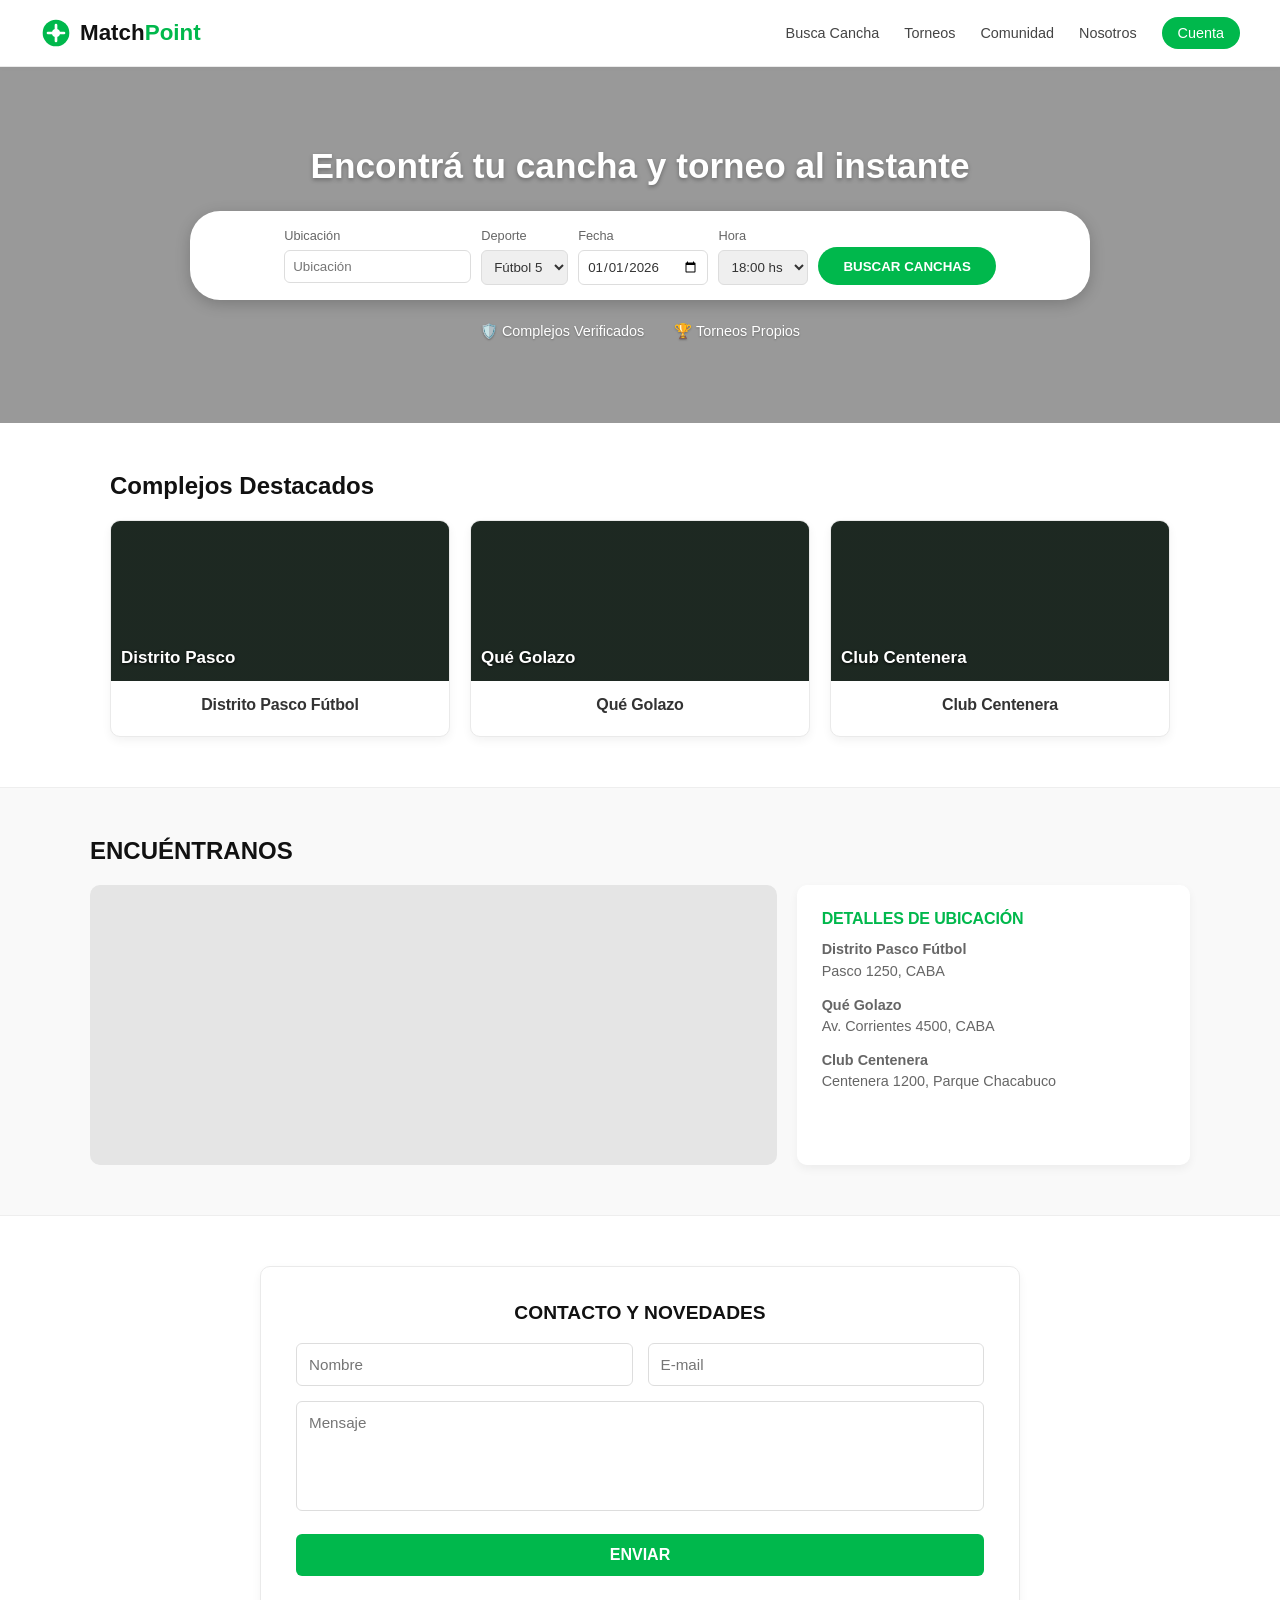
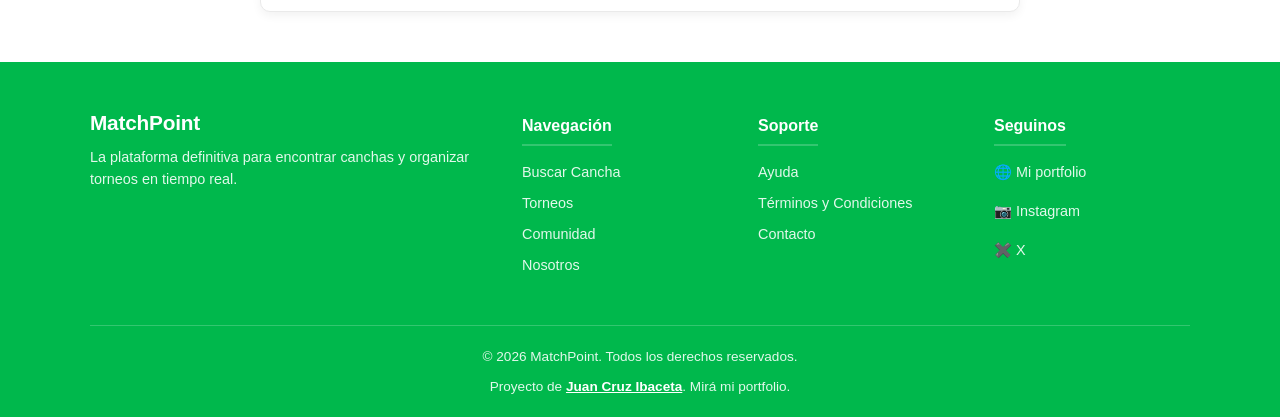
==== commit 7b145fad: "Add files via upload" ====
--- a/index.html
+++ b/index.html
@@ -2,240 +2,167 @@
 <html lang="es">
 <head>
     <meta charset="UTF-8">
-    <meta name="viewport" content="width=device-width, initial-scale=1, viewport-fit=cover">
-    <title>Juan Cruz Ibaceta | Portfolio</title>
-    <meta name="description" content="Portfolio de Juan Cruz Ibaceta, estudiante de Licenciatura en Comunicación Digital en la Universidad de Palermo.">
-    <link rel="preconnect" href="https://fonts.googleapis.com">
-    <link rel="preconnect" href="https://fonts.gstatic.com" crossorigin>
-    <link href="https://fonts.googleapis.com/css2?family=Bricolage+Grotesque:opsz,wdth,wght@12..96,75..100,300..800&family=UnifrakturMaguntia&display=swap" rel="stylesheet">
+    <meta name="viewport" content="width=device-width, initial-scale=1.0">
+    <title>MatchPoint - Encontrá tu cancha y torneo al instante</title>
     <link rel="stylesheet" href="style.css">
 </head>
 <body>
 
-    <!-- ENCABEZADO -->
-    <header class="top">
-        <a href="#inicio" class="sello" aria-label="Ir al inicio">J.C</a>
-        <nav aria-label="Secciones">
-            <a href="#proyectos">Proyectos</a>
-            <a href="#sobre-mi">Sobre mí</a>
-            <a href="#contacto">Contacto</a>
+    <!-- HEADER / LOGO / NAV -->
+    <header>
+        <a href="index.html" class="logo">
+            <svg width="32" height="32" viewBox="0 0 24 24" fill="none" xmlns="http://www.w3.org/2000/svg">
+                <circle cx="12" cy="12" r="10" fill="#00b84c"/>
+                <path d="M12 6V18M6 12H18" stroke="white" stroke-width="2" stroke-linecap="round"/>
+                <circle cx="12" cy="12" r="3" fill="white"/>
+            </svg>
+            <span>Match<span style="color: #00b84c;">Point</span></span>
+        </a>
+
+        <!-- Menú hamburguesa (solo se ve en tablet y celular, funciona solo con CSS) -->
+        <input type="checkbox" id="menu-toggle" class="menu-toggle">
+        <label for="menu-toggle" class="menu-icon" aria-label="Abrir menú">&#9776;</label>
+
+        <nav>
+            <ul>
+                <li><a href="buscar-cancha.html">Busca Cancha</a></li>
+                <li><a href="torneos.html">Torneos</a></li>
+                <li><a href="comunidad.html">Comunidad</a></li>
+                <li><a href="nosotros.html">Nosotros</a></li>
+                <li><a href="cuenta.html" class="btn-cuenta">Cuenta</a></li>
+            </ul>
         </nav>
     </header>
 
-    <main id="inicio">
-
-        <!-- PORTADA -->
-        <section class="portada">
-            <h1 class="nombre">
-                <span>Juan Cruz</span>
-                <span>Ibaceta</span>
-            </h1>
-            <div class="portada-texto">
-                <p class="bajada">Tengo 19 años y estudio Licenciatura en Comunicación Digital en la Universidad de Palermo. Me interesa contar ideas con diseño, estrategia y contenido.</p>
-                <p class="portada-acciones">
-                    <a href="#proyectos" class="boton">Ver proyectos</a>
-                    <a href="https://www.instagram.com/portfolio.juanibaceta" class="boton boton-linea" target="_blank" rel="noopener">Instagram</a>
-                </p>
+    <main>
+        <!-- HERO / BUSCADOR -->
+        <section class="hero">
+            <h1>Encontrá tu cancha y torneo al instante</h1>
+            <form class="search-form" action="buscar-cancha.html">
+                <div class="form-group">
+                    <label for="ubicacion">Ubicación</label>
+                    <input type="text" id="ubicacion" placeholder="Ubicación">
+                </div>
+                <div class="form-group">
+                    <label for="deporte">Deporte</label>
+                    <select id="deporte">
+                        <option value="futbol5">Fútbol 5</option>
+                        <option value="futbol7">Fútbol 7</option>
+                        <option value="padel">Pádel</option>
+                    </select>
+                </div>
+                <div class="form-group">
+                    <label for="fecha">Fecha</label>
+                    <input type="date" id="fecha" value="2026-01-01">
+                </div>
+                <div class="form-group">
+                    <label for="hora">Hora</label>
+                    <select id="hora">
+                        <option value="18:00">18:00 hs</option>
+                        <option value="19:00">19:00 hs</option>
+                        <option value="20:00">20:00 hs</option>
+                    </select>
+                </div>
+                <button type="submit" class="btn-buscar">BUSCAR CANCHAS</button>
+            </form>
+            <div class="hero-features">
+                <span>🛡️ Complejos Verificados</span>
+                <span>🏆 Torneos Propios</span>
             </div>
         </section>
 
-        <!-- ÍNDICE DE PROYECTOS -->
-        <section class="indice" id="proyectos" aria-labelledby="titulo-proyectos">
-            <h2 id="titulo-proyectos">Proyectos</h2>
-            <ol class="indice-lista">
-                <li>
-                    <a href="#matchpoint">
-                        <span class="indice-num">1</span>
-                        <span class="indice-nombre">MatchPoint</span>
-                        <span class="indice-dato">Sitio web para reservar canchas y torneos</span>
-                        <span class="indice-materia">Contenidos y Creatividad I</span>
-                    </a>
-                </li>
-                <li>
-                    <a href="#chocolatier">
-                        <span class="indice-num">2</span>
-                        <span class="indice-nombre">Chocolatier Cel</span>
-                        <span class="indice-dato">Estrategia de marca y campaña en redes</span>
-                        <span class="indice-materia">Publicidad I</span>
-                    </a>
-                </li>
-            </ol>
-        </section>
-
-        <!-- PROYECTO 1: MATCHPOINT -->
-        <article class="caso caso-match" id="matchpoint" aria-labelledby="titulo-match">
-            <div class="caso-cabecera">
-                <p class="caso-materia">Contenidos y Creatividad I, 2026</p>
-                <h2 id="titulo-match">MatchPoint</h2>
-                <p class="caso-resumen">Una página web para encontrar canchas de fútbol 5, fútbol 7 y pádel, y anotarse en torneos amateur en complejos reales de la Ciudad de Buenos Aires.</p>
-                <a href="matchpoint/index.html" class="boton boton-match">Abrir el sitio</a>
-            </div>
-
-            <figure class="pantallas">
-                <div class="navegador">
-                    <div class="navegador-barra"><i></i><i></i><i></i></div>
-                    <img src="img/matchpoint-desktop.jpg" alt="Inicio de MatchPoint en computadora: buscador de canchas y complejos destacados" loading="lazy">
-                </div>
-                <div class="celular">
-                    <img src="img/matchpoint-celular.jpg" alt="MatchPoint en celular, con el buscador en una sola columna" loading="lazy">
-                </div>
-            </figure>
-
-            <div class="caso-grilla">
-                <div class="bloque">
-                    <h3>El problema</h3>
-                    <p>Organizar un partido en Buenos Aires es un lío: la información está repartida en redes y llamados, nunca sabés si el horario está libre de verdad y no hay un solo lugar con todos los complejos y torneos.</p>
-                </div>
-                <div class="bloque">
-                    <h3>Lo que hice</h3>
-                    <p>Diseñé y programé en HTML y CSS un sitio de seis secciones: inicio con buscador, buscar cancha, torneos, comunidad, nosotros y cuenta. Analicé a la competencia (ATC Sports) para encontrar qué mejorar.</p>
-                </div>
-                <div class="bloque">
-                    <h3>Cómo se adapta</h3>
-                    <p>El sitio funciona en seis resoluciones, de pantallas grandes a celulares chicos, con un menú hamburguesa hecho solo con CSS.</p>
-                </div>
-            </div>
-
-            <div class="proceso">
-                <h3>Del boceto al sitio</h3>
-                <ol class="proceso-pasos">
-                    <li>
-                        <img src="img/matchpoint-boceto.jpg" alt="Wireframe dibujado a mano en un cuaderno" loading="lazy">
-                        <p><strong>Wireframe a mano.</strong> Dónde va cada parte de la página.</p>
-                    </li>
-                    <li>
-                        <img src="img/matchpoint-baja.jpg" alt="Wireframe digital en cajas grises" loading="lazy">
-                        <p><strong>Wireframe digital.</strong> La estructura ordenada, sin color.</p>
-                    </li>
-                    <li>
-                        <img src="img/matchpoint-alta.jpg" alt="Wireframe de alta fidelidad con la marca aplicada" loading="lazy">
-                        <p><strong>Alta fidelidad.</strong> Colores, tipografía y contenido final.</p>
-                    </li>
-                </ol>
-            </div>
-
-            <div class="paleta">
-                <h3>Color 60/30/10</h3>
-                <div class="paleta-barra" role="img" aria-label="60% blanco, 30% gris oscuro, 10% verde">
-                    <span style="flex: 60; background: #f9f9f9; color: #333;">60% blanco <small>#FFFFFF</small></span>
-                    <span style="flex: 30; background: #333333; color: #fff;">30% gris <small>#333333</small></span>
-                    <span style="flex: 10; background: #00b84c; color: #fff;">10% <small>#00B84C</small></span>
-                </div>
-                <p>El verde aparece solo en lo importante: botones, logo y bordes. Así la página se ve limpia y se lee bien en cualquier pantalla.</p>
-            </div>
-        </article>
-
-        <!-- PROYECTO 2: CHOCOLATIER CEL -->
-        <article class="caso caso-choco" id="chocolatier" aria-labelledby="titulo-choco">
-            <div class="caso-cabecera">
-                <img src="img/choco-logo.png" alt="" class="choco-logo" width="120" height="120">
-                <p class="caso-materia">Publicidad I, 2026</p>
-                <h2 id="titulo-choco">Chocolatier Cel</h2>
-                <p class="caso-resumen">Un emprendimiento familiar de chocolates y pastelería artesanal que vendía casi solo a familia y amigos. Armé su estrategia de marca y una campaña de seis semanas para las Fiestas.</p>
-                <a href="https://www.instagram.com/chocolatier_cel" class="boton boton-choco" target="_blank" rel="noopener">Ver @chocolatier_cel</a>
-            </div>
-
-            <div class="carrusel-zona">
-                <h3>El carrusel de presentación</h3>
-                <p class="carrusel-ayuda">Deslizá para ver las cinco placas que diseñé para Instagram.</p>
-                <ol class="carrusel" tabindex="0" aria-label="Carrusel de Instagram de Chocolatier Cel">
-                    <li><img src="img/choco-1-portada.jpg" alt="Placa 1: logo de Chocolatier Cel, enfoque artesanal y de calidad" loading="lazy"></li>
-                    <li><img src="img/choco-2-desafio.jpg" alt="Placa 2: el desafío y el propósito del emprendimiento familiar" loading="lazy"></li>
-                    <li><img src="img/choco-3-como-compramos.jpg" alt="Placa 3: cómo compramos hoy, por WhatsApp e Instagram" loading="lazy"></li>
-                    <li><img src="img/choco-4-producto.jpg" alt="Placa 4: el producto en acción, fotos de cookies y chocolates" loading="lazy"></li>
-                    <li><img src="img/choco-5-pedido.jpg" alt="Placa 5: descubrí la diferencia de lo hecho a mano" loading="lazy"></li>
-                </ol>
-            </div>
-
-            <div class="choco-historia">
-                <img src="img/choco-alfajores.jpg" alt="Alfajores artesanales bañados en chocolate">
-                <div>
-                    <h3>La marca</h3>
-                    <p>Nació para juntar fondos para el viaje de estudio del hijo de la emprendedora. Después de un curso de chocolatería sumó alfajores, budines y cookies. Su logo es un trisquel celta: pasado, presente y futuro.</p>
-                    <blockquote class="puv">
-                        <p>Chocolatería artesanal hecha con dedicación, con el trato cercano de una marca familiar.</p>
-                        <cite>Propuesta única de valor</cite>
-                    </blockquote>
-                </div>
-            </div>
-
-            <div class="caso-grilla">
-                <div class="bloque">
-                    <h3>A quién le hablamos</h3>
-                    <p>Adultos de 25 a 55 años de CABA y GBA que regalan y se dan gustos, y piden por WhatsApp o Instagram. La buyer persona es Laura, 34 años: quiere regalar algo hecho con cariño, pero no tiene tiempo ni sabe en quién confiar.</p>
-                </div>
-                <div class="bloque">
-                    <h3>El mensaje</h3>
-                    <p>Lo hecho por alguien que se esmera nos hace sentir cuidados. De ese insight sale el claim de la campaña:</p>
-                    <p class="claim">Hecho a mano, con todo el corazón.</p>
-                </div>
-                <div class="bloque objetivo">
-                    <h3>El objetivo</h3>
-                    <p class="objetivo-num"><span>70</span><span aria-hidden="true">→</span><span>100</span></p>
-                    <p>Seguidores en Instagram en seis semanas, del 23/11 al 31/12/2026: unos cinco nuevos por semana.</p>
-                </div>
-            </div>
-
-            <div class="campana">
-                <div>
-                    <h3>Seis semanas de campaña</h3>
-                    <ol class="etapas">
-                        <li><strong>23/11 al 29/11</strong> Expectativa y awareness</li>
-                        <li><strong>30/11 al 13/12</strong> Consideración y storytelling</li>
-                        <li><strong>14/12 al 24/12</strong> Conversión de Fiestas</li>
-                        <li><strong>26/12 al 31/12</strong> Fidelización y balance</li>
-                    </ol>
-                </div>
-                <div>
-                    <h3>Presupuesto</h3>
-                    <ul class="presupuesto">
-                        <li><span>Meta Ads</span><b style="--p: 50%;"></b><em>50%</em></li>
-                        <li><span>Contenido</span><b style="--p: 25%;"></b><em>25%</em></li>
-                        <li><span>Packaging</span><b style="--p: 15%;"></b><em>15%</em></li>
-                        <li><span>Imprevistos</span><b style="--p: 10%;"></b><em>10%</em></li>
-                    </ul>
-                </div>
-            </div>
-        </article>
-
-        <!-- SOBRE MÍ -->
-        <section class="sobre" id="sobre-mi" aria-labelledby="titulo-sobre">
-            <div class="sobre-sello" aria-hidden="true">J.C</div>
-            <div class="sobre-texto">
-                <h2 id="titulo-sobre">Sobre mí</h2>
-                <p class="sobre-lead">Soy Juan Cruz Ibaceta, tengo 19 años y estoy en primer año de la Licenciatura en Comunicación Digital en la Universidad de Palermo.</p>
-                <p>Me gusta que cada proyecto resuelva algo concreto: que alguien encuentre una cancha en segundos o que un emprendimiento familiar llegue a más gente. En Contenidos y Creatividad I diseñé y programé MatchPoint. En Publicidad I armé la estrategia y la campaña de Chocolatier Cel.</p>
-                <dl class="datos">
-                    <div><dt>Edad</dt><dd>19 años</dd></div>
-                    <div><dt>Universidad</dt><dd>Universidad de Palermo</dd></div>
-                    <div><dt>Carrera</dt><dd>Licenciatura en Comunicación Digital</dd></div>
-                    <div><dt>Año</dt><dd>1er año, 2026</dd></div>
-                </dl>
-                <h3>Lo que aprendí haciendo</h3>
-                <ul class="habilidades">
-                    <li>Diseño web con HTML y CSS</li>
-                    <li>Wireframes y prototipos</li>
-                    <li>Diseño responsive</li>
-                    <li>Estrategia de marca</li>
-                    <li>Investigación de audiencias</li>
-                    <li>Contenido para Instagram</li>
-                    <li>Planificación de campañas</li>
-                </ul>
+        <!-- SECCIÓN DESTACADOS -->
+        <section class="destacados">
+            <h2>Complejos Destacados</h2>
+            <div class="grid-images">
+                <article class="card">
+                    <div class="img-card-bg card-img-1">Distrito Pasco</div>
+                    <h3>Distrito Pasco Fútbol</h3>
+                </article>
+                <article class="card">
+                    <div class="img-card-bg card-img-2">Qué Golazo</div>
+                    <h3>Qué Golazo</h3>
+                </article>
+                <article class="card">
+                    <div class="img-card-bg card-img-3">Club Centenera</div>
+                    <h3>Club Centenera</h3>
+                </article>
             </div>
         </section>
 
-        <!-- CONTACTO -->
-        <section class="contacto" id="contacto" aria-labelledby="titulo-contacto">
-            <h2 id="titulo-contacto">¿Hablamos?</h2>
-            <p>Escribime por Instagram para ver más trabajos o charlar sobre un proyecto.</p>
-            <a href="https://www.instagram.com/portfolio.juanibaceta" class="contacto-link" target="_blank" rel="noopener">@portfolio.juanibaceta</a>
+        <!-- SECCIÓN MAPA Y UBICACIÓN CON IFRAME REAL -->
+        <section class="map-container">
+            <h2>ENCUÉNTRANOS</h2>
+            <div class="map-content">
+                <div class="map-interactive">
+                    <iframe src="https://www.google.com/maps/embed?pb=!1m18!1m12!1m3!1d210120.32172074766!2d-58.69022112272457!3d-34.62615428232218!2m3!1f0!2f0!3f0!3m2!1i1024!2i768!4f13.1!3m3!1m2!1s0x95bccb000eb07b65%3A0xa885b0d9b132caa2!2sQu%C3%A9%20Golazo!5e0!3m2!1ses-419!2sar!4v1791415028659!5m2!1ses-419!2sar" style="border:0;" allowfullscreen="" loading="lazy" referrerpolicy="strict-origin-when-cross-origin"></iframe>
+                </div>
+                <div class="map-details">
+                    <h3>DETALLES DE UBICACIÓN</h3>
+                    <p><strong>Distrito Pasco Fútbol</strong><br>Pasco 1250, CABA</p>
+                    <p><strong>Qué Golazo</strong><br>Av. Corrientes 4500, CABA</p>
+                    <p><strong>Club Centenera</strong><br>Centenera 1200, Parque Chacabuco</p>
+                </div>
+            </div>
+        </section>
+
+        <!-- FORMULARIO DE CONTACTO -->
+        <section class="contact-section" id="contacto">
+            <div class="formulario">
+                <h2>CONTACTO Y NOVEDADES</h2>
+                <form>
+                    <div class="input-row">
+                        <input type="text" placeholder="Nombre">
+                        <input type="email" placeholder="E-mail">
+                    </div>
+                    <textarea placeholder="Mensaje"></textarea>
+                    <button type="submit" class="btn-enviar">ENVIAR</button>
+                </form>
+            </div>
         </section>
     </main>
 
-    <footer class="pie">
-        <p>© 2026 Juan Cruz Ibaceta</p>
-        <p>Licenciatura en Comunicación Digital, Universidad de Palermo</p>
-        <p><a href="matchpoint/index.html">Visitá MatchPoint</a></p>
+    <!-- FOOTER -->
+    <footer>
+        <div class="footer-container">
+            <!-- Columna 1: Info -->
+            <div class="footer-col">
+                <h3>MatchPoint</h3>
+                <p>La plataforma definitiva para encontrar canchas y organizar torneos en tiempo real.</p>
+            </div>
+
+            <!-- Columna 2: Navegación -->
+            <div class="footer-col">
+                <h4>Navegación</h4>
+                <a href="buscar-cancha.html">Buscar Cancha</a>
+                <a href="torneos.html">Torneos</a>
+                <a href="comunidad.html">Comunidad</a>
+                <a href="nosotros.html">Nosotros</a>
+            </div>
+
+            <!-- Columna 3: Soporte y Legal -->
+            <div class="footer-col">
+                <h4>Soporte</h4>
+                <a href="nosotros.html#preguntas">Ayuda</a>
+                <a href="#">Términos y Condiciones</a>
+                <a href="index.html#contacto">Contacto</a>
+            </div>
+
+            <!-- Columna 4: Redes Sociales -->
+            <div class="footer-col">
+                <h4>Seguinos</h4>
+                <div class="social-icons">
+                    <a href="https://juancruzibaceta-lang.github.io/portfolio/">🌐 Mi portfolio</a>
+                    <a href="#">📷 Instagram</a>
+                    <a href="#">✖️ X</a>
+                </div>
+            </div>
+        </div>
+
+        <div class="footer-bottom">
+            <p>&copy; 2026 MatchPoint. Todos los derechos reservados.</p>
+            <p class="credito">Proyecto de <a href="https://juancruzibaceta-lang.github.io/portfolio/">Juan Cruz Ibaceta</a>. Mirá mi portfolio.</p>
+        </div>
     </footer>
 
 </body>
--- a/style.css
+++ b/style.css
@@ -1,3 +1,991 @@
+* {
+    margin: 0;
+    padding: 0;
+    box-sizing: border-box;
+    font-family: Arial, sans-serif;
+}
+
+body {
+    background-color: #ffffff;
+    color: #333333;
+}
+
+/* HEADER */
+header {
+    display: flex;
+    justify-content: space-between;
+    align-items: center;
+    background: #ffffff;
+    padding: 15px 40px;
+    border-bottom: 1px solid #eaeaea;
+    box-shadow: 0 2px 4px rgba(0,0,0,0.02);
+}
+
+.logo {
+    display: flex;
+    align-items: center;
+    gap: 8px;
+    font-weight: bold;
+    font-size: 1.4rem;
+    color: #111;
+}
+
+header nav ul {
+    display: flex;
+    list-style: none;
+    gap: 25px;
+    align-items: center;
+}
+
+header nav a {
+    text-decoration: none;
+    color: #444;
+    font-size: 0.9rem;
+    font-weight: 500;
+}
+
+header nav a:hover {
+    color: #00b84c;
+}
+
+.btn-cuenta {
+    background: #00b84c;
+    color: #fff !important;
+    padding: 8px 16px;
+    border-radius: 20px;
+}
+
+/* HERO / BUSCADOR */
+.hero {
+    background: linear-gradient(rgba(0,0,0,0.4), rgba(0,0,0,0.4)), url('https://images.unsplash.com/photo-1529900748604-07564a93e7b6?auto=format&fit=crop&w=1200&q=80');
+    background-size: cover;
+    background-position: center;
+    padding: 80px 20px;
+    text-align: center;
+    color: #fff;
+}
+
+.hero h1 {
+    font-size: 2.2rem;
+    margin-bottom: 25px;
+    text-shadow: 0 2px 4px rgba(0,0,0,0.3);
+}
+
+.search-form {
+    display: flex;
+    justify-content: center;
+    gap: 10px;
+    background: #ffffff;
+    padding: 15px;
+    border-radius: 30px;
+    max-width: 900px;
+    margin: 0 auto 20px auto;
+    box-shadow: 0 4px 15px rgba(0,0,0,0.2);
+}
+
+.form-group {
+    display: flex;
+    flex-direction: column;
+    text-align: left;
+    font-size: 0.8rem;
+    color: #666;
+}
+
+.form-group input, .form-group select {
+    padding: 8px;
+    margin-top: 4px;
+    border: 1px solid #ddd;
+    border-radius: 6px;
+    color: #333;
+}
+
+.btn-buscar {
+    background: #00b84c;
+    color: #fff;
+    border: none;
+    padding: 0 25px;
+    border-radius: 20px;
+    cursor: pointer;
+    font-weight: bold;
+    align-self: flex-end;
+    height: 38px;
+    transition: background 0.2s;
+}
+
+.btn-buscar:hover {
+    background: #00963d;
+}
+
+.hero-features {
+    display: flex;
+    justify-content: center;
+    gap: 30px;
+    font-size: 0.9rem;
+    color: #fff;
+    text-shadow: 0 1px 2px rgba(0,0,0,0.3);
+}
+
+/* DESTACADOS */
+.destacados {
+    padding: 50px 20px;
+    max-width: 1100px;
+    margin: 0 auto;
+}
+
+.destacados h2 {
+    margin-bottom: 20px;
+    color: #111;
+    font-size: 1.5rem;
+}
+
+.grid-images {
+    display: grid;
+    grid-template-columns: repeat(3, 1fr);
+    gap: 20px;
+}
+
+.card {
+    background: #fff;
+    border: 1px solid #eaeaea;
+    border-radius: 10px;
+    overflow: hidden;
+    text-align: center;
+    box-shadow: 0 4px 10px rgba(0,0,0,0.05);
+    transition: transform 0.2s;
+}
+
+.card:hover {
+    transform: translateY(-5px);
+}
+
+.img-placeholder {
+    background: #e2f8eb;
+    color: #00b84c;
+    height: 160px;
+    display: flex;
+    align-items: center;
+    justify-content: center;
+    font-weight: bold;
+}
+
+.card h3 {
+    padding: 15px;
+    font-size: 1rem;
+    color: #333;
+}
+
+/* MAPA */
+.map-container {
+    background: #f9f9f9;
+    padding: 50px 20px;
+    border-top: 1px solid #eee;
+    border-bottom: 1px solid #eee;
+}
+
+.map-container h2 {
+    max-width: 1100px;
+    margin: 0 auto 20px auto;
+    font-size: 1.5rem;
+    color: #111;
+}
+
+.map-content {
+    display: flex;
+    gap: 20px;
+    max-width: 1100px;
+    margin: 0 auto;
+}
+
+.map-interactive {
+    flex: 2;
+    background: #e5e5e5;
+    height: 280px;
+    display: flex;
+    align-items: center;
+    justify-content: center;
+    border-radius: 10px;
+    color: #555;
+    font-weight: bold;
+}
+
+.map-details {
+    flex: 1;
+    background: #fff;
+    padding: 25px;
+    border-radius: 10px;
+    box-shadow: 0 4px 10px rgba(0,0,0,0.05);
+    font-size: 0.9rem;
+    line-height: 1.5;
+}
+
+.map-details h3 {
+    margin-bottom: 12px;
+    font-size: 1rem;
+    color: #00b84c;
+}
+
+.map-details p {
+    margin-bottom: 12px;
+    color: #666;
+}
+
+/* CONTACTO */
+.contact-section {
+    max-width: 800px;
+    margin: 50px auto;
+    padding: 0 20px;
+}
+
+.formulario {
+    background: #fff;
+    padding: 35px;
+    border: 1px solid #eaeaea;
+    border-radius: 10px;
+    box-shadow: 0 4px 10px rgba(0,0,0,0.05);
+}
+
+.formulario h2 {
+    font-size: 1.2rem;
+    margin-bottom: 20px;
+    color: #111;
+    text-align: center;
+}
+
+.input-row {
+    display: flex;
+    gap: 15px;
+    margin-bottom: 15px;
+}
+
+.formulario input, .formulario textarea {
+    width: 100%;
+    padding: 12px;
+    border: 1px solid #ddd;
+    border-radius: 6px;
+    font-size: 0.95rem;
+}
+
+.formulario textarea {
+    height: 110px;
+    resize: none;
+    margin-bottom: 15px;
+}
+
+.btn-enviar {
+    background: #00b84c;
+    color: #fff;
+    border: none;
+    padding: 12px 30px;
+    border-radius: 6px;
+    cursor: pointer;
+    font-weight: bold;
+    font-size: 1rem;
+    display: block;
+    width: 100%;
+    transition: background 0.2s;
+}
+
+.btn-enviar:hover {
+    background: #00963d;
+}
+
+/* FOOTER */
+/* FOOTER PROFESIONAL */
+footer {
+    background: #00b84c;
+    color: #fff;
+    padding: 50px 20px 20px 20px;
+    margin-top: 50px;
+}
+
+.footer-container {
+    max-width: 1100px;
+    margin: 0 auto;
+    display: grid;
+    grid-template-columns: 2fr 1fr 1fr 1fr;
+    gap: 40px;
+}
+
+.footer-col h3 {
+    font-size: 1.3rem;
+    margin-bottom: 12px;
+}
+
+.footer-col h4 {
+    font-size: 1rem;
+    margin-bottom: 15px;
+    border-bottom: 2px solid rgba(255,255,255,0.2);
+    padding-bottom: 5px;
+    display: inline-block;
+}
+
+.footer-col p {
+    font-size: 0.9rem;
+    color: #e2f8eb;
+    line-height: 1.5;
+}
+
+.footer-col a {
+    display: block;
+    color: #e2f8eb;
+    text-decoration: none;
+    font-size: 0.9rem;
+    margin-bottom: 8px;
+    transition: color 0.2s;
+}
+
+.footer-col a:hover {
+    color: #ffffff;
+    text-decoration: underline;
+}
+
+.social-icons {
+    display: flex;
+    flex-direction: column;
+    gap: 8px;
+}
+
+.footer-bottom {
+    max-width: 1100px;
+    margin: 40px auto 0 auto;
+    border-top: 1px solid rgba(255,255,255,0.2);
+    padding-top: 20px;
+    text-align: center;
+    font-size: 0.85rem;
+    color: #e2f8eb;
+}
+/* Crédito con link al portfolio */
+.footer-bottom .credito { margin-top: 8px; }
+.footer-bottom .credito a { color: #ffffff; font-weight: bold; }
+.footer-bottom .credito a:hover { text-decoration: none; }
+
+/* =====================================================
+   ESTILOS COMPARTIDOS (antes estaban dentro del index)
+   ===================================================== */
+.logo { text-decoration: none; }
+
+.card-img-1 { background-image: linear-gradient(rgba(0,0,0,0.3), rgba(0,0,0,0.3)), url('https://atcsports.io/uploads/clubs/bg/distrito-pasco-futbol-caba.jpeg?705216'); }
+.card-img-2 { background-image: linear-gradient(rgba(0,0,0,0.3), rgba(0,0,0,0.3)), url('https://atcsports.io/uploads/clubs/bg/que-golazo-caba.jpeg?364139'); }
+.card-img-3 { background-image: linear-gradient(rgba(0,0,0,0.3), rgba(0,0,0,0.3)), url('https://atcsports.io/uploads/clubs/bg/club-centenera-parque-chacabuco.jpeg?186828'); }
+
+.img-card-bg {
+    background-color: #2a3a30;
+    background-size: cover;
+    background-position: center;
+    height: 160px;
+    display: flex;
+    align-items: flex-end;
+    padding: 10px;
+    color: white;
+    font-weight: bold;
+    text-shadow: 0 1px 3px rgba(0,0,0,0.8);
+}
+
+.map-interactive iframe {
+    width: 100%;
+    height: 100%;
+    border-radius: 10px;
+}
+
+/* Link activo del menú */
+header nav a.activo { color: #00b84c; }
+header nav a.btn-cuenta.activo { background: #00963d; }
+
+/* Menú hamburguesa: oculto en computadora */
+.menu-toggle, .menu-icon { display: none; }
+
+/* =====================================================
+   PÁGINAS INTERNAS
+   ===================================================== */
+.page-banner {
+    background: linear-gradient(rgba(0,0,0,0.5), rgba(0,0,0,0.5)), url('https://images.unsplash.com/photo-1529900748604-07564a93e7b6?auto=format&fit=crop&w=1200&q=80');
+    background-color: #2a3a30;
+    background-size: cover;
+    background-position: center;
+    color: #fff;
+    text-align: center;
+    padding: 60px 20px;
+}
+
+.page-banner h1 {
+    font-size: 2rem;
+    margin-bottom: 10px;
+    text-shadow: 0 2px 4px rgba(0,0,0,0.3);
+}
+
+.page-banner p {
+    max-width: 600px;
+    margin: 0 auto;
+    line-height: 1.5;
+}
+
+.seccion {
+    max-width: 1100px;
+    margin: 0 auto;
+    padding: 50px 20px;
+}
+
+.seccion h2 {
+    font-size: 1.5rem;
+    color: #111;
+    margin-bottom: 20px;
+}
+
+/* sección con fondo gris que ocupa todo el ancho */
+.seccion-gris {
+    max-width: none;
+    background: #f9f9f9;
+    border-top: 1px solid #eee;
+    border-bottom: 1px solid #eee;
+    padding-left: calc((100% - 1060px) / 2);
+    padding-right: calc((100% - 1060px) / 2);
+}
+
+/* ---------- BUSCAR CANCHA ---------- */
+.buscar-layout {
+    max-width: 1100px;
+    margin: 0 auto;
+    padding: 40px 20px;
+    display: grid;
+    grid-template-columns: 260px 1fr;
+    gap: 30px;
+    align-items: start;
+}
+
+.filtros {
+    background: #fff;
+    border: 1px solid #eaeaea;
+    border-radius: 10px;
+    padding: 20px;
+    box-shadow: 0 4px 10px rgba(0,0,0,0.05);
+}
+
+.filtros h2 { font-size: 1.1rem; margin-bottom: 15px; color: #111; }
+.filtros .form-group { margin-bottom: 12px; }
+
+.checks {
+    border: none;
+    margin: 10px 0 18px 0;
+    font-size: 0.9rem;
+    color: #444;
+}
+
+.checks legend { font-size: 0.8rem; color: #666; margin-bottom: 6px; }
+.checks label { display: block; margin-bottom: 6px; }
+
+.resultados-cant { margin-bottom: 15px; color: #666; }
+
+.resultado {
+    display: grid;
+    grid-template-columns: 220px 1fr;
+    background: #fff;
+    border: 1px solid #eaeaea;
+    border-radius: 10px;
+    overflow: hidden;
+    margin-bottom: 15px;
+    box-shadow: 0 4px 10px rgba(0,0,0,0.05);
+}
+
+.resultado .img-card-bg { height: 100%; min-height: 150px; }
+
+.resultado-info { padding: 15px 20px; }
+.resultado-info h3 { font-size: 1.05rem; color: #111; margin-bottom: 4px; }
+.resultado-dir { font-size: 0.85rem; color: #666; margin-bottom: 12px; }
+
+.horarios { display: flex; flex-wrap: wrap; gap: 8px; margin-bottom: 12px; }
+
+.horario {
+    display: inline-block;
+    padding: 5px 12px;
+    border-radius: 20px;
+    font-size: 0.8rem;
+    font-weight: bold;
+    background: #e2f8eb;
+    color: #00963d;
+    border: 1px solid #00b84c;
+}
+
+.horario.ocupado {
+    background: #f1f1f1;
+    color: #aaa;
+    border-color: #ddd;
+    text-decoration: line-through;
+}
+
+.resultado-pie {
+    display: flex;
+    justify-content: space-between;
+    align-items: center;
+    gap: 10px;
+}
+
+.precio { font-size: 1.2rem; font-weight: bold; color: #111; }
+.precio span { font-size: 0.8rem; font-weight: normal; color: #666; }
+
+.btn-reservar {
+    background: #00b84c;
+    color: #fff;
+    text-decoration: none;
+    padding: 9px 22px;
+    border-radius: 20px;
+    font-weight: bold;
+    font-size: 0.9rem;
+    transition: background 0.2s;
+}
+
+.btn-reservar:hover { background: #00963d; }
+
+.leyenda { font-size: 0.85rem; color: #666; margin-top: 5px; }
+
+/* ---------- TORNEOS ---------- */
+.grid-torneos {
+    display: grid;
+    grid-template-columns: repeat(3, 1fr);
+    gap: 20px;
+}
+
+.torneo-card {
+    background: #fff;
+    border: 1px solid #eaeaea;
+    border-radius: 10px;
+    overflow: hidden;
+    box-shadow: 0 4px 10px rgba(0,0,0,0.05);
+    display: flex;
+    flex-direction: column;
+}
+
+.torneo-card .img-card-bg { align-items: flex-start; justify-content: flex-end; }
+
+.etiqueta {
+    background: #00b84c;
+    font-size: 0.75rem;
+    padding: 4px 10px;
+    border-radius: 20px;
+    text-shadow: none;
+}
+
+.torneo-info { padding: 18px; display: flex; flex-direction: column; flex: 1; }
+.torneo-deporte { color: #00b84c; font-weight: bold; font-size: 0.85rem; margin-bottom: 4px; }
+.torneo-info h3 { font-size: 1.15rem; color: #111; margin-bottom: 12px; }
+
+.torneo-datos {
+    list-style: none;
+    font-size: 0.9rem;
+    color: #555;
+    line-height: 1.8;
+    margin-bottom: 15px;
+}
+
+.cupos { margin-bottom: 15px; margin-top: auto; }
+.cupos p { font-size: 0.8rem; color: #666; margin-top: 6px; }
+
+.cupos-barra {
+    background: #eee;
+    height: 8px;
+    border-radius: 4px;
+    overflow: hidden;
+}
+
+.cupos-barra div { background: #00b84c; height: 100%; }
+
+.torneo-info .btn-enviar { text-align: center; text-decoration: none; font-size: 0.9rem; }
+
+.pasos {
+    list-style: none;
+    counter-reset: paso;
+    display: grid;
+    grid-template-columns: repeat(4, 1fr);
+    gap: 20px;
+}
+
+.pasos li {
+    counter-increment: paso;
+    background: #fff;
+    border-radius: 10px;
+    padding: 20px;
+    box-shadow: 0 4px 10px rgba(0,0,0,0.05);
+}
+
+.pasos li::before {
+    content: counter(paso);
+    display: flex;
+    align-items: center;
+    justify-content: center;
+    width: 34px;
+    height: 34px;
+    border-radius: 50%;
+    background: #00b84c;
+    color: #fff;
+    font-weight: bold;
+    margin-bottom: 12px;
+}
+
+.pasos strong { display: block; color: #111; margin-bottom: 6px; }
+.pasos span { font-size: 0.9rem; color: #666; line-height: 1.4; }
+
+.tabla-scroll { overflow-x: auto; }
+
+.tabla {
+    width: 100%;
+    border-collapse: collapse;
+    font-size: 0.9rem;
+    min-width: 520px;
+}
+
+.tabla th {
+    background: #00b84c;
+    color: #fff;
+    padding: 10px;
+    text-align: center;
+}
+
+.tabla th:nth-child(2), .tabla td:nth-child(2) { text-align: left; }
+
+.tabla td {
+    padding: 10px;
+    text-align: center;
+    border-bottom: 1px solid #eee;
+}
+
+.tabla tbody tr:nth-child(even) { background: #f9f9f9; }
+.tabla td:last-child { font-weight: bold; color: #111; }
+
+/* ---------- COMUNIDAD ---------- */
+.comunidad-layout {
+    max-width: 1100px;
+    margin: 0 auto;
+    padding: 40px 20px;
+    display: grid;
+    grid-template-columns: 1fr 300px;
+    gap: 30px;
+    align-items: start;
+}
+
+.publicar { padding: 25px; margin-bottom: 30px; }
+.publicar select {
+    width: 100%;
+    padding: 12px;
+    border: 1px solid #ddd;
+    border-radius: 6px;
+    font-size: 0.95rem;
+    color: #333;
+    background: #fff;
+}
+
+.muro-titulo { font-size: 1.3rem; color: #111; margin-bottom: 15px; }
+
+.post {
+    display: flex;
+    gap: 15px;
+    background: #fff;
+    border: 1px solid #eaeaea;
+    border-radius: 10px;
+    padding: 18px;
+    margin-bottom: 15px;
+}
+
+.avatar {
+    flex-shrink: 0;
+    width: 46px;
+    height: 46px;
+    border-radius: 50%;
+    background: #e2f8eb;
+    color: #00963d;
+    font-weight: bold;
+    display: flex;
+    align-items: center;
+    justify-content: center;
+}
+
+.post-cuerpo { flex: 1; }
+.post-autor { font-size: 0.85rem; color: #888; margin-bottom: 6px; }
+.post-autor strong { color: #111; }
+.post-cuerpo > p { line-height: 1.5; color: #444; }
+
+.tags { display: flex; flex-wrap: wrap; gap: 6px; margin: 10px 0; }
+
+.tag {
+    background: #f1f1f1;
+    color: #555;
+    font-size: 0.75rem;
+    padding: 4px 10px;
+    border-radius: 20px;
+}
+
+.btn-sumarme {
+    display: inline-block;
+    color: #00b84c;
+    border: 1px solid #00b84c;
+    padding: 6px 16px;
+    border-radius: 20px;
+    font-size: 0.85rem;
+    font-weight: bold;
+    text-decoration: none;
+}
+
+.btn-sumarme:hover { background: #00b84c; color: #fff; }
+
+.caja {
+    background: #fff;
+    border: 1px solid #eaeaea;
+    border-radius: 10px;
+    padding: 20px;
+    margin-bottom: 20px;
+    box-shadow: 0 4px 10px rgba(0,0,0,0.05);
+}
+
+.caja h3 { font-size: 1rem; color: #00b84c; margin-bottom: 12px; }
+
+.ranking { padding-left: 20px; font-size: 0.9rem; color: #444; }
+.ranking li { margin-bottom: 8px; }
+.ranking span { display: inline-block; min-width: 90px; }
+.ranking strong { color: #111; font-size: 0.85rem; }
+
+.normas { padding-left: 18px; font-size: 0.9rem; color: #555; line-height: 1.8; }
+
+/* ---------- NOSOTROS ---------- */
+.nosotros-intro {
+    display: grid;
+    grid-template-columns: 1fr 1fr;
+    gap: 40px;
+}
+
+.nosotros-intro h2 { color: #00b84c; font-size: 1.3rem; margin-bottom: 10px; }
+.nosotros-intro p { line-height: 1.6; color: #555; }
+
+.propuesta {
+    max-width: 1060px;
+    margin: 0 auto;
+    background: #111;
+    color: #fff;
+    border-left: 6px solid #00b84c;
+    border-radius: 10px;
+    padding: 22px 30px;
+    font-size: 1.05rem;
+    line-height: 1.5;
+}
+
+.valores {
+    display: grid;
+    grid-template-columns: repeat(4, 1fr);
+    gap: 20px;
+}
+
+.valor {
+    border: 1px solid #eaeaea;
+    border-radius: 10px;
+    padding: 22px;
+    text-align: center;
+}
+
+.valor span { font-size: 1.8rem; }
+.valor h3 { margin: 10px 0 6px 0; color: #111; font-size: 1rem; }
+.valor p { font-size: 0.9rem; color: #666; line-height: 1.4; }
+
+.faq {
+    border: 1px solid #eaeaea;
+    border-radius: 10px;
+    padding: 15px 20px;
+    margin-bottom: 10px;
+}
+
+.faq summary { font-weight: bold; cursor: pointer; color: #111; }
+.faq p { margin-top: 10px; color: #555; line-height: 1.5; }
+
+/* ---------- CUENTA ---------- */
+.cuenta-layout {
+    max-width: 1000px;
+    margin: 50px auto 0 auto;
+    padding: 0 20px;
+    display: grid;
+    grid-template-columns: 1fr 1fr;
+    gap: 30px;
+    align-items: start;
+}
+
+.cuenta-form label {
+    display: block;
+    font-size: 0.85rem;
+    color: #666;
+    margin-bottom: 5px;
+}
+
+.cuenta-form input[type="text"],
+.cuenta-form input[type="email"],
+.cuenta-form input[type="password"] { margin-bottom: 15px; }
+
+.cuenta-form .input-row { margin-bottom: 0; }
+.cuenta-form .input-row > div { flex: 1; }
+
+.link-chico {
+    display: block;
+    font-size: 0.85rem;
+    color: #00b84c;
+    margin-bottom: 20px;
+}
+
+.tipo-cuenta { border: none; margin-bottom: 20px; }
+.tipo-cuenta legend { font-size: 0.85rem; color: #666; margin-bottom: 8px; }
+
+.tipo-cuenta label {
+    display: inline-block;
+    border: 1px solid #ddd;
+    border-radius: 20px;
+    padding: 8px 14px;
+    margin: 0 8px 8px 0;
+    color: #333;
+    font-size: 0.9rem;
+    cursor: pointer;
+}
+
+.tipo-cuenta input { width: auto; margin-right: 4px; }
+
+.beneficios .valores { grid-template-columns: repeat(3, 1fr); }
+
+/* Foco visible para navegar con teclado (accesibilidad) */
+a:focus-visible, button:focus-visible, input:focus-visible,
+select:focus-visible, textarea:focus-visible, summary:focus-visible {
+    outline: 3px solid #00b84c;
+    outline-offset: 2px;
+}
+
+/* =====================================================
+   RESPONSIVE / RESOLUCIONES DE PANTALLA
+   Se diseña para computadora y se adapta hacia abajo:
+   - 1440px o más ...... pantallas grandes
+   - hasta 1200px ...... notebook / laptop
+   - hasta 1024px ...... tablet horizontal
+   - hasta 768px ....... tablet vertical
+   - hasta 480px ....... celular
+   - hasta 360px ....... celular chico
+   ===================================================== */
+
+/* PANTALLAS GRANDES (1440px o más) */
+@media (min-width: 1440px) {
+    .hero { padding: 110px 20px; }
+    .hero h1 { font-size: 2.8rem; }
+    .destacados, .map-container h2, .map-content,
+    .footer-container, .footer-bottom, .seccion,
+    .buscar-layout, .comunidad-layout { max-width: 1280px; }
+    .seccion-gris { max-width: none; padding-left: calc((100% - 1240px) / 2); padding-right: calc((100% - 1240px) / 2); }
+    .img-card-bg { height: 200px; }
+    .map-interactive { height: 340px; }
+}
+
+/* NOTEBOOK (hasta 1200px) */
+@media (max-width: 1200px) {
+    header { padding: 15px 25px; }
+    .seccion-gris { padding-left: 20px; padding-right: 20px; }
+    .search-form { max-width: 95%; }
+}
+
+/* TABLET HORIZONTAL (hasta 1024px) */
+@media (max-width: 1024px) {
+    header nav ul { gap: 16px; }
+    .hero { padding: 60px 20px; }
+    .hero h1 { font-size: 1.9rem; }
+
+    .search-form { flex-wrap: wrap; border-radius: 20px; }
+    .form-group { flex: 1 1 40%; }
+    .btn-buscar { flex: 1 1 100%; }
+
+    .footer-container { grid-template-columns: 1fr 1fr; gap: 30px; }
+
+    .buscar-layout { grid-template-columns: 220px 1fr; gap: 20px; }
+    .resultado { grid-template-columns: 170px 1fr; }
+    .comunidad-layout { grid-template-columns: 1fr 260px; }
+    .pasos { grid-template-columns: repeat(2, 1fr); }
+    .valores { grid-template-columns: repeat(2, 1fr); }
+}
+
+/* TABLET VERTICAL (hasta 768px) */
+@media (max-width: 768px) {
+    /* Menú hamburguesa */
+    header { flex-wrap: wrap; padding: 12px 20px; }
+    .menu-icon {
+        display: block;
+        font-size: 1.8rem;
+        cursor: pointer;
+        color: #111;
+        line-height: 1;
+    }
+    header nav { display: none; width: 100%; }
+    .menu-toggle:checked ~ nav { display: block; }
+    header nav ul {
+        flex-direction: column;
+        align-items: stretch;
+        gap: 0;
+        padding-top: 10px;
+    }
+    header nav li a {
+        display: block;
+        padding: 12px 5px;
+        border-bottom: 1px solid #eee;
+        font-size: 1rem;
+    }
+    header nav li a.btn-cuenta {
+        text-align: center;
+        margin-top: 12px;
+        border-bottom: none;
+    }
+
+    .hero h1 { font-size: 1.6rem; }
+    .page-banner { padding: 45px 20px; }
+    .page-banner h1 { font-size: 1.6rem; }
+
+    .grid-images { grid-template-columns: repeat(2, 1fr); }
+    .grid-torneos { grid-template-columns: repeat(2, 1fr); }
+
+    .map-content { flex-direction: column; }
+    .map-interactive { flex: none; height: 300px; }
+
+    .buscar-layout, .comunidad-layout,
+    .cuenta-layout, .nosotros-intro { grid-template-columns: 1fr; }
+    .beneficios .valores { grid-template-columns: 1fr 1fr 1fr; }
+
+    .seccion { padding: 40px 20px; }
+}
+
+/* CELULAR (hasta 480px) */
+@media (max-width: 480px) {
+    .logo { font-size: 1.2rem; }
+
+    .hero { padding: 40px 15px; }
+    .hero h1 { font-size: 1.4rem; }
+    .search-form { flex-direction: column; padding: 15px; }
+    .form-group, .btn-buscar { flex: none; width: 100%; }
+    .btn-buscar { align-self: stretch; }
+    .hero-features { flex-direction: column; gap: 8px; }
+
+    .grid-images, .grid-torneos, .valores,
+    .beneficios .valores, .pasos { grid-template-columns: 1fr; }
+
+    .destacados h2, .map-container h2, .seccion h2 { font-size: 1.25rem; }
+    .map-interactive { height: 240px; }
+
+    .input-row { flex-direction: column; gap: 15px; }
+    .formulario { padding: 22px; }
+
+    .resultado { grid-template-columns: 1fr; }
+    .resultado .img-card-bg { min-height: 130px; }
+    .resultado-pie { flex-direction: column; align-items: stretch; text-align: center; }
+
+    .propuesta { margin: 0 15px; padding: 18px 20px; font-size: 0.95rem; }
+
+    .footer-container { grid-template-columns: 1fr; text-align: center; gap: 25px; }
+    .social-icons { align-items: center; }
+}
+
+/* CELULAR CHICO (hasta 360px) */
+@media (max-width: 360px) {
+    header { padding: 10px 12px; }
+    .logo svg { width: 26px; height: 26px; }
+    .hero h1, .page-banner h1 { font-size: 1.25rem; }
+    .formulario, .filtros, .caja { padding: 16px; }
+    .post { flex-direction: column; }
+    .horario { padding: 4px 9px; }
+}
+
 /* =====================================================
    PORTFOLIO · JUAN CRUZ IBACETA
    Color de marca: bordó del logo "J.C"
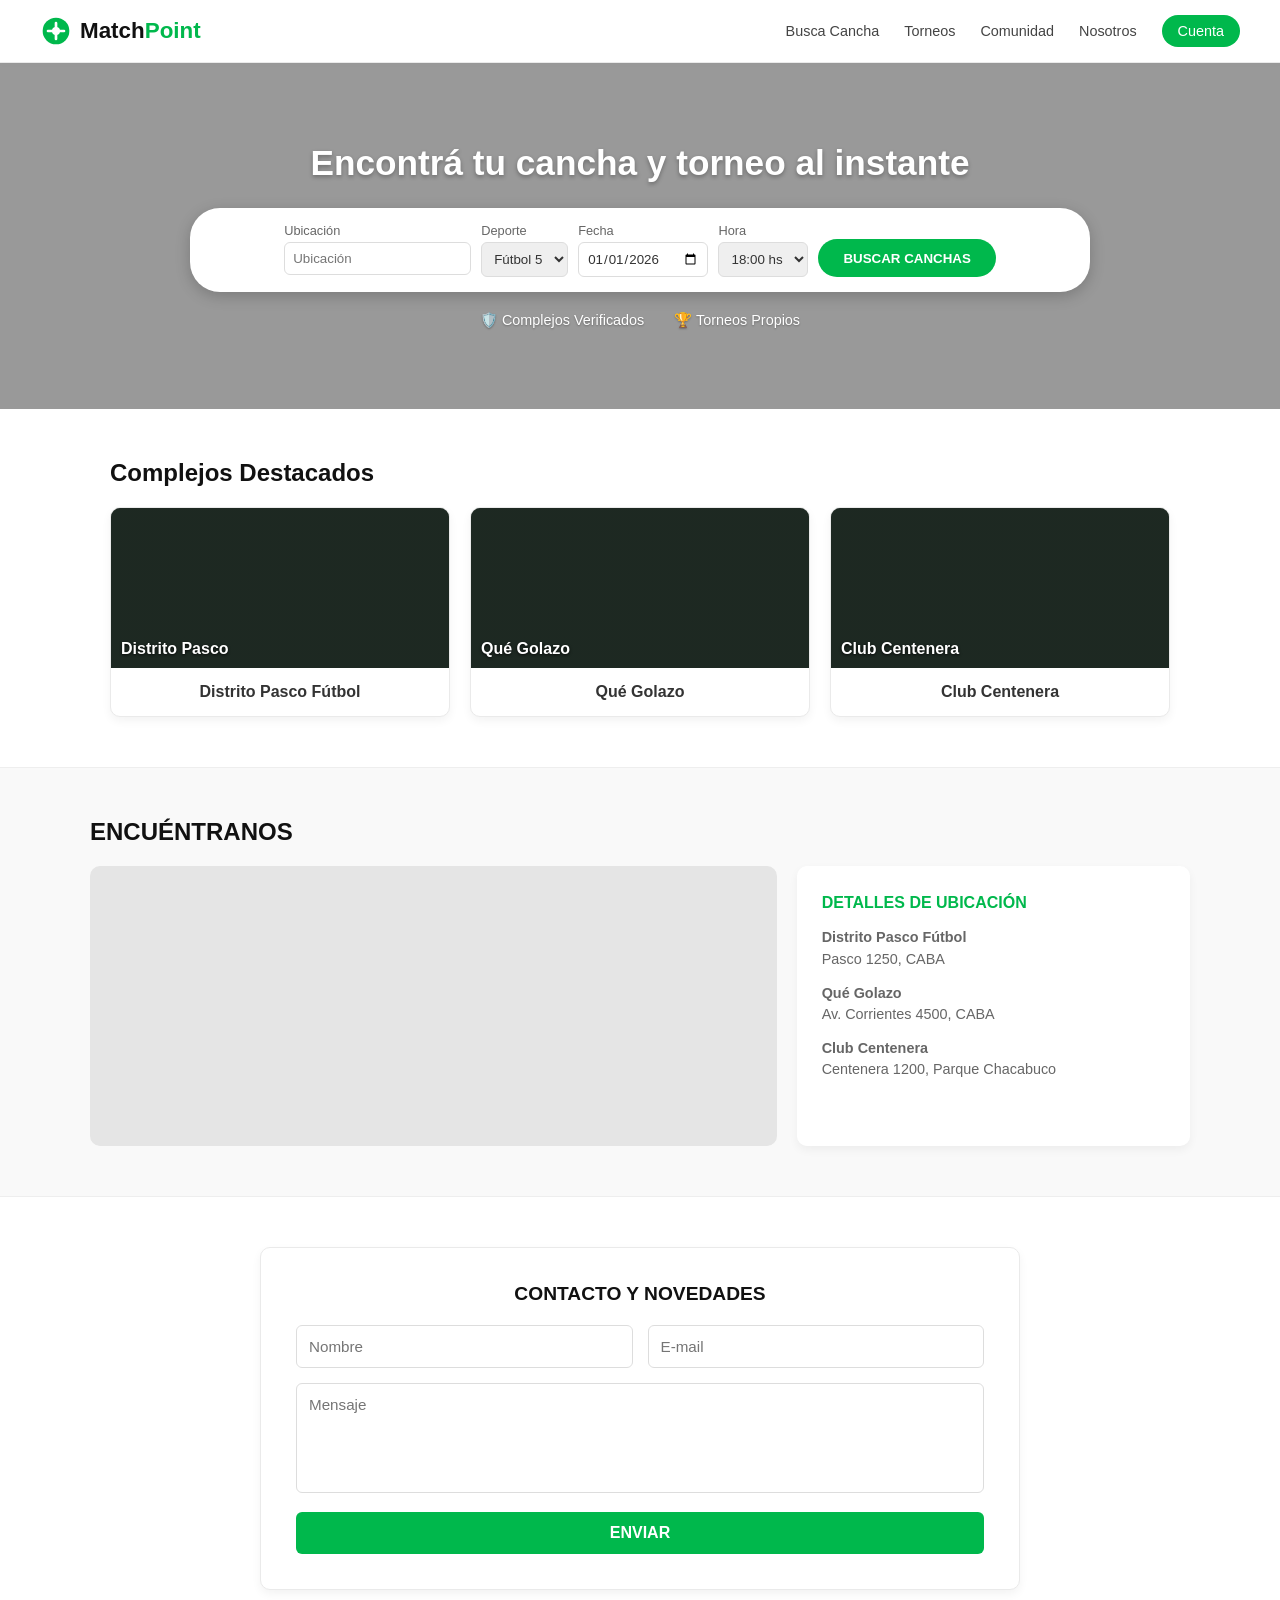
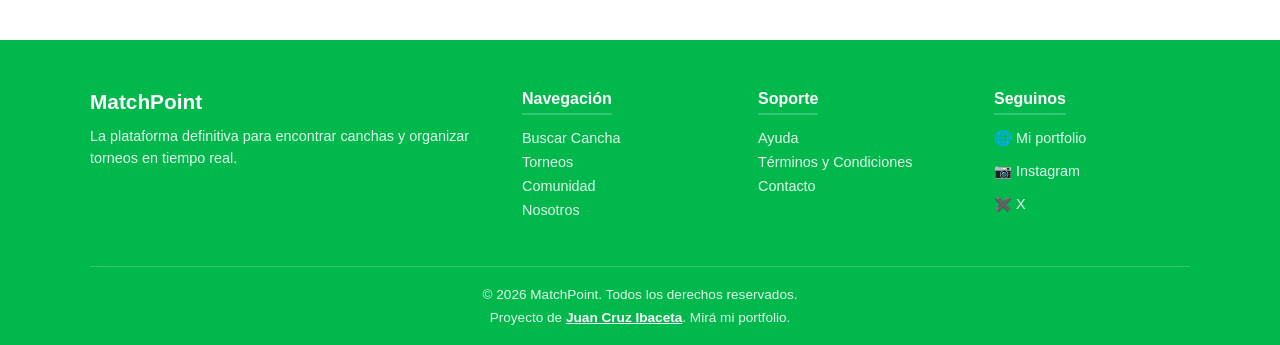
==== commit 0176ccc5: "Add files via upload" ====
--- a/index.html
+++ b/index.html
@@ -8,7 +8,6 @@
 </head>
 <body>
 
-    <!-- HEADER / LOGO / NAV -->
     <header>
         <a href="index.html" class="logo">
             <svg width="32" height="32" viewBox="0 0 24 24" fill="none" xmlns="http://www.w3.org/2000/svg">
@@ -19,7 +18,6 @@
             <span>Match<span style="color: #00b84c;">Point</span></span>
         </a>
 
-        <!-- Menú hamburguesa (solo se ve en tablet y celular, funciona solo con CSS) -->
         <input type="checkbox" id="menu-toggle" class="menu-toggle">
         <label for="menu-toggle" class="menu-icon" aria-label="Abrir menú">&#9776;</label>
 
@@ -35,7 +33,6 @@
     </header>
 
     <main>
-        <!-- HERO / BUSCADOR -->
         <section class="hero">
             <h1>Encontrá tu cancha y torneo al instante</h1>
             <form class="search-form" action="buscar-cancha.html">
@@ -71,7 +68,6 @@
             </div>
         </section>
 
-        <!-- SECCIÓN DESTACADOS -->
         <section class="destacados">
             <h2>Complejos Destacados</h2>
             <div class="grid-images">
@@ -90,7 +86,6 @@
             </div>
         </section>
 
-        <!-- SECCIÓN MAPA Y UBICACIÓN CON IFRAME REAL -->
         <section class="map-container">
             <h2>ENCUÉNTRANOS</h2>
             <div class="map-content">
@@ -106,7 +101,6 @@
             </div>
         </section>
 
-        <!-- FORMULARIO DE CONTACTO -->
         <section class="contact-section" id="contacto">
             <div class="formulario">
                 <h2>CONTACTO Y NOVEDADES</h2>
@@ -122,16 +116,12 @@
         </section>
     </main>
 
-    <!-- FOOTER -->
     <footer>
         <div class="footer-container">
-            <!-- Columna 1: Info -->
             <div class="footer-col">
                 <h3>MatchPoint</h3>
                 <p>La plataforma definitiva para encontrar canchas y organizar torneos en tiempo real.</p>
             </div>
-
-            <!-- Columna 2: Navegación -->
             <div class="footer-col">
                 <h4>Navegación</h4>
                 <a href="buscar-cancha.html">Buscar Cancha</a>
@@ -139,29 +129,24 @@
                 <a href="comunidad.html">Comunidad</a>
                 <a href="nosotros.html">Nosotros</a>
             </div>
-
-            <!-- Columna 3: Soporte y Legal -->
             <div class="footer-col">
                 <h4>Soporte</h4>
                 <a href="nosotros.html#preguntas">Ayuda</a>
                 <a href="#">Términos y Condiciones</a>
                 <a href="index.html#contacto">Contacto</a>
             </div>
-
-            <!-- Columna 4: Redes Sociales -->
             <div class="footer-col">
                 <h4>Seguinos</h4>
                 <div class="social-icons">
-                    <a href="https://juancruzibaceta-lang.github.io/portfolio/">🌐 Mi portfolio</a>
+                    <a href="portfolio.html">🌐 Mi portfolio</a>
                     <a href="#">📷 Instagram</a>
                     <a href="#">✖️ X</a>
                 </div>
             </div>
         </div>
-
         <div class="footer-bottom">
             <p>&copy; 2026 MatchPoint. Todos los derechos reservados.</p>
-            <p class="credito">Proyecto de <a href="https://juancruzibaceta-lang.github.io/portfolio/">Juan Cruz Ibaceta</a>. Mirá mi portfolio.</p>
+            <p class="credito">Proyecto de <a href="portfolio.html">Juan Cruz Ibaceta</a>. Mirá mi portfolio.</p>
         </div>
     </footer>
 
--- a/style.css
+++ b/style.css
@@ -28,6 +28,7 @@
     font-weight: bold;
     font-size: 1.4rem;
     color: #111;
+    text-decoration: none;
 }
 
 header nav ul {
@@ -289,7 +290,6 @@
     background: #00963d;
 }
 
-/* FOOTER */
 /* FOOTER PROFESIONAL */
 footer {
     background: #00b84c;
@@ -354,16 +354,11 @@
     font-size: 0.85rem;
     color: #e2f8eb;
 }
-/* Crédito con link al portfolio */
 .footer-bottom .credito { margin-top: 8px; }
 .footer-bottom .credito a { color: #ffffff; font-weight: bold; }
 .footer-bottom .credito a:hover { text-decoration: none; }
 
-/* =====================================================
-   ESTILOS COMPARTIDOS (antes estaban dentro del index)
-   ===================================================== */
-.logo { text-decoration: none; }
-
+/* ESTILOS COMPARTIDOS */
 .card-img-1 { background-image: linear-gradient(rgba(0,0,0,0.3), rgba(0,0,0,0.3)), url('https://atcsports.io/uploads/clubs/bg/distrito-pasco-futbol-caba.jpeg?705216'); }
 .card-img-2 { background-image: linear-gradient(rgba(0,0,0,0.3), rgba(0,0,0,0.3)), url('https://atcsports.io/uploads/clubs/bg/que-golazo-caba.jpeg?364139'); }
 .card-img-3 { background-image: linear-gradient(rgba(0,0,0,0.3), rgba(0,0,0,0.3)), url('https://atcsports.io/uploads/clubs/bg/club-centenera-parque-chacabuco.jpeg?186828'); }
@@ -387,16 +382,12 @@
     border-radius: 10px;
 }
 
-/* Link activo del menú */
 header nav a.activo { color: #00b84c; }
 header nav a.btn-cuenta.activo { background: #00963d; }
 
-/* Menú hamburguesa: oculto en computadora */
 .menu-toggle, .menu-icon { display: none; }
 
-/* =====================================================
-   PÁGINAS INTERNAS
-   ===================================================== */
+/* PÁGINAS INTERNAS */
 .page-banner {
     background: linear-gradient(rgba(0,0,0,0.5), rgba(0,0,0,0.5)), url('https://images.unsplash.com/photo-1529900748604-07564a93e7b6?auto=format&fit=crop&w=1200&q=80');
     background-color: #2a3a30;
@@ -431,7 +422,6 @@
     margin-bottom: 20px;
 }
 
-/* sección con fondo gris que ocupa todo el ancho */
 .seccion-gris {
     max-width: none;
     background: #f9f9f9;
@@ -441,7 +431,7 @@
     padding-right: calc((100% - 1060px) / 2);
 }
 
-/* ---------- BUSCAR CANCHA ---------- */
+/* BUSCAR CANCHA */
 .buscar-layout {
     max-width: 1100px;
     margin: 0 auto;
@@ -537,7 +527,7 @@
 
 .leyenda { font-size: 0.85rem; color: #666; margin-top: 5px; }
 
-/* ---------- TORNEOS ---------- */
+/* TORNEOS */
 .grid-torneos {
     display: grid;
     grid-template-columns: repeat(3, 1fr);
@@ -650,7 +640,7 @@
 .tabla tbody tr:nth-child(even) { background: #f9f9f9; }
 .tabla td:last-child { font-weight: bold; color: #111; }
 
-/* ---------- COMUNIDAD ---------- */
+/* COMUNIDAD */
 .comunidad-layout {
     max-width: 1100px;
     margin: 0 auto;
@@ -743,7 +733,7 @@
 
 .normas { padding-left: 18px; font-size: 0.9rem; color: #555; line-height: 1.8; }
 
-/* ---------- NOSOTROS ---------- */
+/* NOSOTROS */
 .nosotros-intro {
     display: grid;
     grid-template-columns: 1fr 1fr;
@@ -792,7 +782,7 @@
 .faq summary { font-weight: bold; cursor: pointer; color: #111; }
 .faq p { margin-top: 10px; color: #555; line-height: 1.5; }
 
-/* ---------- CUENTA ---------- */
+/* CUENTA */
 .cuenta-layout {
     max-width: 1000px;
     margin: 50px auto 0 auto;
@@ -842,25 +832,13 @@
 
 .beneficios .valores { grid-template-columns: repeat(3, 1fr); }
 
-/* Foco visible para navegar con teclado (accesibilidad) */
 a:focus-visible, button:focus-visible, input:focus-visible,
 select:focus-visible, textarea:focus-visible, summary:focus-visible {
     outline: 3px solid #00b84c;
     outline-offset: 2px;
 }
 
-/* =====================================================
-   RESPONSIVE / RESOLUCIONES DE PANTALLA
-   Se diseña para computadora y se adapta hacia abajo:
-   - 1440px o más ...... pantallas grandes
-   - hasta 1200px ...... notebook / laptop
-   - hasta 1024px ...... tablet horizontal
-   - hasta 768px ....... tablet vertical
-   - hasta 480px ....... celular
-   - hasta 360px ....... celular chico
-   ===================================================== */
-
-/* PANTALLAS GRANDES (1440px o más) */
+/* RESPONSIVE */
 @media (min-width: 1440px) {
     .hero { padding: 110px 20px; }
     .hero h1 { font-size: 2.8rem; }
@@ -872,25 +850,20 @@
     .map-interactive { height: 340px; }
 }
 
-/* NOTEBOOK (hasta 1200px) */
 @media (max-width: 1200px) {
     header { padding: 15px 25px; }
     .seccion-gris { padding-left: 20px; padding-right: 20px; }
     .search-form { max-width: 95%; }
 }
 
-/* TABLET HORIZONTAL (hasta 1024px) */
 @media (max-width: 1024px) {
     header nav ul { gap: 16px; }
     .hero { padding: 60px 20px; }
     .hero h1 { font-size: 1.9rem; }
-
     .search-form { flex-wrap: wrap; border-radius: 20px; }
     .form-group { flex: 1 1 40%; }
     .btn-buscar { flex: 1 1 100%; }
-
     .footer-container { grid-template-columns: 1fr 1fr; gap: 30px; }
-
     .buscar-layout { grid-template-columns: 220px 1fr; gap: 20px; }
     .resultado { grid-template-columns: 170px 1fr; }
     .comunidad-layout { grid-template-columns: 1fr 260px; }
@@ -898,9 +871,7 @@
     .valores { grid-template-columns: repeat(2, 1fr); }
 }
 
-/* TABLET VERTICAL (hasta 768px) */
 @media (max-width: 768px) {
-    /* Menú hamburguesa */
     header { flex-wrap: wrap; padding: 12px 20px; }
     .menu-icon {
         display: block;
@@ -928,55 +899,41 @@
         margin-top: 12px;
         border-bottom: none;
     }
-
     .hero h1 { font-size: 1.6rem; }
     .page-banner { padding: 45px 20px; }
     .page-banner h1 { font-size: 1.6rem; }
-
     .grid-images { grid-template-columns: repeat(2, 1fr); }
     .grid-torneos { grid-template-columns: repeat(2, 1fr); }
-
     .map-content { flex-direction: column; }
     .map-interactive { flex: none; height: 300px; }
-
     .buscar-layout, .comunidad-layout,
     .cuenta-layout, .nosotros-intro { grid-template-columns: 1fr; }
     .beneficios .valores { grid-template-columns: 1fr 1fr 1fr; }
-
     .seccion { padding: 40px 20px; }
 }
 
-/* CELULAR (hasta 480px) */
 @media (max-width: 480px) {
     .logo { font-size: 1.2rem; }
-
     .hero { padding: 40px 15px; }
     .hero h1 { font-size: 1.4rem; }
     .search-form { flex-direction: column; padding: 15px; }
     .form-group, .btn-buscar { flex: none; width: 100%; }
     .btn-buscar { align-self: stretch; }
     .hero-features { flex-direction: column; gap: 8px; }
-
     .grid-images, .grid-torneos, .valores,
     .beneficios .valores, .pasos { grid-template-columns: 1fr; }
-
     .destacados h2, .map-container h2, .seccion h2 { font-size: 1.25rem; }
     .map-interactive { height: 240px; }
-
     .input-row { flex-direction: column; gap: 15px; }
     .formulario { padding: 22px; }
-
     .resultado { grid-template-columns: 1fr; }
     .resultado .img-card-bg { min-height: 130px; }
     .resultado-pie { flex-direction: column; align-items: stretch; text-align: center; }
-
     .propuesta { margin: 0 15px; padding: 18px 20px; font-size: 0.95rem; }
-
     .footer-container { grid-template-columns: 1fr; text-align: center; gap: 25px; }
     .social-icons { align-items: center; }
 }
 
-/* CELULAR CHICO (hasta 360px) */
 @media (max-width: 360px) {
     header { padding: 10px 12px; }
     .logo svg { width: 26px; height: 26px; }
@@ -985,667 +942,3 @@
     .post { flex-direction: column; }
     .horario { padding: 4px 9px; }
 }
-
-/* =====================================================
-   PORTFOLIO · JUAN CRUZ IBACETA
-   Color de marca: bordó del logo "J.C"
-   Cada proyecto usa los colores de su propia marca.
-   ===================================================== */
-
-:root {
-    --papel: #ffffff;
-    --tinta: #231b1d;
-    --gris: #6b6264;
-    --linea: #e9e4e5;
-    --bordo: #6b1f30;
-    --bordo-claro: #f5eeef;
-
-    --verde: #00b84c;
-    --verde-oscuro: #00813a;
-    --choco: #1b1613;
-    --choco-2: #2a221d;
-    --naranja: #ef9636;
-    --crema: #f6efe4;
-
-    --texto: "Bricolage Grotesque", Arial, sans-serif;
-    --gotica: "UnifrakturMaguntia", "Old English Text MT", Georgia, serif;
-
-    --ancho: 1160px;
-    --margen: clamp(20px, 5vw, 56px);
-    color-scheme: light;
-}
-
-*, *::before, *::after { box-sizing: border-box; margin: 0; padding: 0; }
-
-html {
-    scroll-behavior: smooth;
-    scroll-padding-top: calc(72px + env(safe-area-inset-top, 0px));
-}
-
-body {
-    background: var(--papel);
-    color: var(--tinta);
-    font-family: var(--texto);
-    font-size: 1.0625rem;
-    line-height: 1.6;
-    font-variation-settings: "opsz" 16;
-    -webkit-font-smoothing: antialiased;
-}
-
-img { max-width: 100%; display: block; }
-a { color: inherit; }
-
-:focus-visible {
-    outline: 3px solid var(--bordo);
-    outline-offset: 3px;
-    border-radius: 4px;
-}
-
-h1, h2, h3 { line-height: 1.1; font-weight: 750; }
-
-h3 {
-    font-size: 1.15rem;
-    margin-bottom: 8px;
-    letter-spacing: -0.01em;
-}
-
-/* ---------- BOTONES ---------- */
-.boton {
-    display: inline-block;
-    padding: 13px 26px;
-    border-radius: 999px;
-    background: var(--bordo);
-    color: #fff;
-    text-decoration: none;
-    font-weight: 650;
-    border: 2px solid var(--bordo);
-    transition: background 0.2s, color 0.2s;
-}
-
-.boton:hover { background: #4f1623; border-color: #4f1623; }
-
-.boton-linea { background: transparent; color: var(--bordo); }
-.boton-linea:hover { background: var(--bordo); color: #fff; }
-
-.boton-match { background: var(--verde); border-color: var(--verde); color: #fff; }
-.boton-match:hover { background: var(--verde-oscuro); border-color: var(--verde-oscuro); }
-
-.boton-choco { background: var(--naranja); border-color: var(--naranja); color: var(--choco); }
-.boton-choco:hover { background: var(--crema); border-color: var(--crema); }
-
-/* ---------- ENCABEZADO ---------- */
-.top {
-    position: sticky;
-    top: 0;
-    z-index: 10;
-    display: flex;
-    justify-content: space-between;
-    align-items: center;
-    padding: calc(12px + env(safe-area-inset-top, 0px)) var(--margen) 12px;
-    background: rgba(255, 255, 255, 0.92);
-    backdrop-filter: blur(10px);
-    -webkit-backdrop-filter: blur(10px);
-    border-bottom: 1px solid var(--linea);
-}
-
-.sello {
-    display: grid;
-    place-items: center;
-    width: 46px;
-    height: 46px;
-    border-radius: 50%;
-    background: var(--bordo);
-    color: #fff;
-    font-family: var(--gotica);
-    font-size: 1.25rem;
-    text-decoration: none;
-    line-height: 1;
-}
-
-.top nav { display: flex; gap: clamp(14px, 3vw, 32px); }
-
-.top nav a {
-    text-decoration: none;
-    font-weight: 550;
-    color: var(--gris);
-}
-
-.top nav a:hover { color: var(--bordo); }
-
-/* ---------- PORTADA ---------- */
-.portada {
-    max-width: var(--ancho);
-    margin: 0 auto;
-    padding: clamp(48px, 9vw, 120px) var(--margen) clamp(48px, 7vw, 90px);
-    display: grid;
-    grid-template-columns: 1.4fr 1fr;
-    gap: 40px;
-    align-items: end;
-}
-
-.nombre {
-    font-size: clamp(3.2rem, 10vw, 8.6rem);
-    font-weight: 750;
-    font-variation-settings: "opsz" 96, "wdth" 82;
-    line-height: 0.9;
-    letter-spacing: -0.02em;
-    color: var(--tinta);
-}
-
-.nombre span { display: block; }
-
-.nombre span:last-child {
-    color: var(--bordo);
-    padding-left: 0.5em;
-}
-
-/* Única animación de la página: el nombre aparece al cargar */
-@media (prefers-reduced-motion: no-preference) {
-    .nombre span {
-        animation: entrar 0.9s cubic-bezier(0.2, 0.7, 0.2, 1) both;
-    }
-    .nombre span:last-child { animation-delay: 0.15s; }
-    @keyframes entrar {
-        from { opacity: 0; transform: translateY(0.25em); }
-        to { opacity: 1; transform: none; }
-    }
-}
-
-.bajada {
-    font-size: clamp(1.1rem, 1.6vw, 1.3rem);
-    line-height: 1.5;
-    max-width: 34ch;
-    margin-bottom: 26px;
-}
-
-.portada-acciones { display: flex; flex-wrap: wrap; gap: 12px; }
-
-/* ---------- ÍNDICE ---------- */
-.indice {
-    max-width: var(--ancho);
-    margin: 0 auto;
-    padding: 0 var(--margen) clamp(56px, 8vw, 100px);
-}
-
-.indice h2 {
-    font-size: 1rem;
-    font-weight: 600;
-    color: var(--gris);
-    margin-bottom: 12px;
-}
-
-.indice-lista { list-style: none; border-top: 2px solid var(--tinta); }
-
-.indice-lista a {
-    display: grid;
-    grid-template-columns: 40px 1.2fr 1.5fr 1fr;
-    gap: 16px;
-    align-items: baseline;
-    padding: 22px 0;
-    border-bottom: 1px solid var(--linea);
-    text-decoration: none;
-    transition: background 0.2s, padding 0.2s;
-}
-
-.indice-lista a:hover { background: var(--bordo-claro); padding-left: 12px; }
-
-.indice-num { color: var(--bordo); font-weight: 700; }
-
-.indice-nombre {
-    font-size: clamp(1.6rem, 3.2vw, 2.4rem);
-    font-weight: 750;
-    font-variation-settings: "opsz" 96, "wdth" 85;
-    letter-spacing: -0.02em;
-}
-
-.indice-dato { color: var(--gris); }
-.indice-materia { text-align: right; font-weight: 600; }
-
-/* ---------- CASOS (estructura común) ---------- */
-.caso { padding: clamp(64px, 9vw, 120px) var(--margen); }
-
-.caso > * { max-width: calc(var(--ancho) - 2 * var(--margen)); margin-left: auto; margin-right: auto; }
-
-.caso-cabecera { margin-bottom: clamp(36px, 5vw, 56px); }
-
-.caso-materia { font-weight: 600; margin-bottom: 10px; }
-
-.caso h2 {
-    font-size: clamp(3rem, 9vw, 7rem);
-    font-weight: 800;
-    font-variation-settings: "opsz" 96, "wdth" 85;
-    letter-spacing: -0.02em;
-    line-height: 0.95;
-    margin-bottom: 20px;
-}
-
-.caso-resumen {
-    font-size: clamp(1.1rem, 1.7vw, 1.3rem);
-    max-width: 52ch;
-    margin-bottom: 26px;
-}
-
-.caso-grilla {
-    display: grid;
-    grid-template-columns: repeat(3, 1fr);
-    gap: clamp(24px, 4vw, 48px);
-    margin-top: clamp(40px, 6vw, 72px);
-    margin-bottom: clamp(40px, 6vw, 72px);
-}
-
-.bloque { border-top: 2px solid currentColor; padding-top: 16px; }
-.bloque p + p { margin-top: 10px; }
-
-/* ---------- MATCHPOINT ---------- */
-.caso-match { background: #f3f8f5; }
-.caso-match .caso-materia { color: var(--verde-oscuro); }
-.caso-match h2 { color: #111; }
-.caso-match .bloque { border-top-color: var(--verde); }
-
-.pantallas {
-    position: relative;
-    padding-right: clamp(40px, 12vw, 150px);
-}
-
-.navegador {
-    border-radius: 12px;
-    overflow: hidden;
-    background: #fff;
-    border: 1px solid #d9e4dd;
-    box-shadow: 0 30px 60px -30px rgba(0, 60, 25, 0.35);
-}
-
-.navegador-barra {
-    display: flex;
-    gap: 6px;
-    padding: 10px 14px;
-    background: #eef1ef;
-    border-bottom: 1px solid #dde3df;
-}
-
-.navegador-barra i {
-    width: 10px;
-    height: 10px;
-    border-radius: 50%;
-    background: #c9d0cb;
-}
-
-.celular {
-    position: absolute;
-    right: 0;
-    bottom: -40px;
-    width: clamp(110px, 22%, 230px);
-    border: 8px solid #151515;
-    border-radius: 26px;
-    overflow: hidden;
-    box-shadow: 0 30px 50px -20px rgba(0, 0, 0, 0.45);
-    aspect-ratio: 9 / 18;
-    background: #fff;
-}
-
-.celular img { width: 100%; height: 100%; object-fit: cover; object-position: top; }
-
-.proceso h3, .paleta h3 { margin-bottom: 18px; }
-
-.proceso-pasos {
-    list-style: none;
-    display: grid;
-    grid-template-columns: repeat(3, 1fr);
-    gap: clamp(16px, 3vw, 32px);
-    counter-reset: paso;
-}
-
-.proceso-pasos li { counter-increment: paso; }
-
-.proceso-pasos img {
-    width: 100%;
-    aspect-ratio: 4 / 3;
-    object-fit: cover;
-    object-position: top;
-    border-radius: 10px;
-    border: 1px solid #d9e4dd;
-    background: #fff;
-    margin-bottom: 12px;
-}
-
-.proceso-pasos p { font-size: 0.97rem; color: #44514a; }
-
-.proceso-pasos strong::before {
-    content: counter(paso) ". ";
-    color: var(--verde-oscuro);
-}
-
-.proceso-pasos strong { color: #111; }
-
-.paleta { margin-top: clamp(48px, 6vw, 72px); }
-
-.paleta-barra {
-    display: flex;
-    height: 110px;
-    border-radius: 10px;
-    overflow: hidden;
-    border: 1px solid #d9e4dd;
-    margin-bottom: 14px;
-}
-
-.paleta-barra span {
-    display: flex;
-    flex-direction: column;
-    justify-content: flex-end;
-    padding: 12px 14px;
-    font-weight: 650;
-    font-size: 0.95rem;
-    line-height: 1.25;
-    min-width: 0;
-}
-
-.paleta-barra small { font-weight: 400; opacity: 0.8; font-size: 0.8rem; }
-.paleta p { color: #44514a; max-width: 60ch; }
-
-/* ---------- CHOCOLATIER CEL ---------- */
-.caso-choco { background: var(--choco); color: var(--crema); }
-.caso-choco .caso-materia { color: var(--naranja); }
-.caso-choco .bloque { border-top-color: var(--naranja); }
-.caso-choco .bloque p { color: #d9cfc3; }
-
-.choco-logo {
-    width: 96px;
-    height: 96px;
-    margin-bottom: 22px;
-}
-
-.carrusel-zona h3 { margin-bottom: 4px; }
-.carrusel-ayuda { color: #b9ab9b; margin-bottom: 18px; }
-
-.caso > .carrusel-zona { max-width: none; }
-
-.carrusel-zona > h3, .carrusel-ayuda {
-    max-width: calc(var(--ancho) - 2 * var(--margen));
-    margin-left: auto;
-    margin-right: auto;
-}
-
-/* El carrusel ocupa todo el ancho de la pantalla y arranca alineado con el texto */
-.carrusel {
-    --inicio: max(var(--margen), calc((100vw - var(--ancho)) / 2 + var(--margen)));
-    list-style: none;
-    display: flex;
-    gap: 16px;
-    overflow-x: auto;
-    scroll-snap-type: x mandatory;
-    scroll-padding-left: var(--inicio);
-    margin: 0 calc(-1 * var(--margen));
-    padding: 0 var(--margen) 16px var(--inicio);
-    scrollbar-color: var(--naranja) var(--choco-2);
-}
-
-.carrusel li {
-    flex: 0 0 clamp(230px, 30vw, 340px);
-    scroll-snap-align: start;
-}
-
-.carrusel img {
-    width: 100%;
-    aspect-ratio: 4 / 5;
-    object-fit: cover;
-    border-radius: 12px;
-}
-
-.choco-historia {
-    display: grid;
-    grid-template-columns: 0.8fr 1fr;
-    gap: clamp(24px, 5vw, 64px);
-    align-items: center;
-    margin-top: clamp(48px, 7vw, 88px);
-}
-
-.choco-historia > img {
-    border-radius: 50%;
-    aspect-ratio: 1;
-    object-fit: cover;
-    width: 100%;
-    max-width: 420px;
-    border: 6px solid var(--naranja);
-}
-
-.choco-historia p { color: #d9cfc3; }
-
-.puv {
-    margin-top: 26px;
-    background: var(--naranja);
-    color: var(--choco);
-    border-radius: 14px;
-    padding: 22px 26px;
-}
-
-.puv p {
-    color: var(--choco);
-    font-size: clamp(1.2rem, 2vw, 1.5rem);
-    font-weight: 700;
-    line-height: 1.3;
-    letter-spacing: -0.01em;
-}
-
-.puv cite { display: block; font-style: normal; font-size: 0.9rem; margin-top: 8px; }
-
-.claim {
-    font-size: 1.35rem;
-    font-weight: 700;
-    color: var(--naranja) !important;
-    line-height: 1.25;
-}
-
-.objetivo-num {
-    display: flex;
-    align-items: baseline;
-    gap: 10px;
-    font-size: clamp(2.6rem, 5vw, 3.6rem);
-    font-weight: 800;
-    font-variation-settings: "opsz" 96, "wdth" 80;
-    line-height: 1;
-    margin-bottom: 10px;
-    color: var(--crema) !important;
-}
-
-.objetivo-num span:nth-child(2) { color: var(--naranja); font-weight: 400; }
-
-.campana {
-    display: grid;
-    grid-template-columns: 1.2fr 1fr;
-    gap: clamp(24px, 5vw, 64px);
-    background: var(--choco-2);
-    border-radius: 18px;
-    padding: clamp(24px, 4vw, 40px);
-}
-
-.campana h3 { margin-bottom: 16px; }
-
-.etapas { list-style: none; }
-
-.etapas li {
-    display: grid;
-    grid-template-columns: 130px 1fr;
-    gap: 12px;
-    padding: 12px 0;
-    border-bottom: 1px solid #3d332c;
-    color: #d9cfc3;
-}
-
-.etapas li:last-child { border-bottom: none; }
-.etapas strong { color: var(--naranja); font-weight: 650; }
-
-.presupuesto { list-style: none; }
-
-.presupuesto li {
-    display: grid;
-    grid-template-columns: 100px 1fr 44px;
-    gap: 12px;
-    align-items: center;
-    padding: 10px 0;
-    color: #d9cfc3;
-}
-
-.presupuesto b {
-    height: 12px;
-    border-radius: 6px;
-    background: linear-gradient(var(--naranja), var(--naranja)) left / var(--p) 100% no-repeat, #3d332c;
-}
-
-.presupuesto em { font-style: normal; text-align: right; font-weight: 650; color: var(--crema); }
-
-/* ---------- SOBRE MÍ ---------- */
-.sobre {
-    max-width: var(--ancho);
-    margin: 0 auto;
-    padding: clamp(64px, 9vw, 120px) var(--margen);
-    display: grid;
-    grid-template-columns: 0.7fr 1.3fr;
-    gap: clamp(32px, 6vw, 80px);
-    align-items: start;
-}
-
-.sobre-sello {
-    aspect-ratio: 1;
-    border-radius: 50%;
-    background: var(--bordo);
-    color: #fff;
-    display: grid;
-    place-items: center;
-    font-family: var(--gotica);
-    font-size: clamp(5rem, 13vw, 10rem);
-    line-height: 1;
-    position: sticky;
-    top: 110px;
-}
-
-.sobre h2 {
-    font-size: clamp(2.4rem, 5vw, 3.6rem);
-    font-weight: 800;
-    font-variation-settings: "opsz" 96, "wdth" 80;
-    letter-spacing: -0.02em;
-    margin-bottom: 18px;
-}
-
-.sobre-lead {
-    font-size: clamp(1.2rem, 2vw, 1.45rem);
-    line-height: 1.45;
-    margin-bottom: 16px;
-    max-width: 40ch;
-}
-
-.sobre-texto > p { max-width: 62ch; }
-
-.datos {
-    display: grid;
-    grid-template-columns: repeat(2, 1fr);
-    gap: 0 32px;
-    margin: 32px 0 40px;
-    border-top: 2px solid var(--tinta);
-}
-
-.datos div { padding: 14px 0; border-bottom: 1px solid var(--linea); }
-.datos dt { font-size: 0.9rem; color: var(--gris); }
-.datos dd { font-weight: 650; }
-
-.habilidades {
-    list-style: none;
-    display: flex;
-    flex-wrap: wrap;
-    gap: 10px;
-    margin-top: 14px;
-}
-
-.habilidades li {
-    padding: 8px 16px;
-    border-radius: 999px;
-    background: var(--bordo-claro);
-    color: var(--bordo);
-    font-weight: 600;
-    font-size: 0.95rem;
-}
-
-/* ---------- CONTACTO Y PIE ---------- */
-.contacto {
-    background: var(--bordo);
-    color: #fff;
-    text-align: center;
-    padding: clamp(64px, 10vw, 130px) var(--margen);
-}
-
-.contacto h2 {
-    font-size: clamp(2.6rem, 7vw, 5.5rem);
-    font-weight: 800;
-    font-variation-settings: "opsz" 96, "wdth" 80;
-    letter-spacing: -0.02em;
-    margin-bottom: 12px;
-}
-
-.contacto p { color: #ecd9dd; margin-bottom: 26px; }
-
-.contacto-link {
-    display: inline-block;
-    font-size: clamp(1.3rem, 3.5vw, 2.2rem);
-    font-weight: 700;
-    color: #fff;
-    text-decoration: underline;
-    text-decoration-thickness: 2px;
-    text-underline-offset: 8px;
-    overflow-wrap: anywhere;
-}
-
-.contacto-link:hover { text-decoration-color: transparent; }
-.contacto :focus-visible { outline-color: #fff; }
-
-.pie a { color: #fff; font-weight: 650; text-underline-offset: 4px; }
-.pie a:hover { text-decoration: none; }
-.pie :focus-visible { outline-color: #fff; }
-
-.pie {
-    display: flex;
-    justify-content: space-between;
-    flex-wrap: wrap;
-    gap: 8px;
-    padding: 22px var(--margen) calc(22px + env(safe-area-inset-bottom, 0px));
-    background: #4f1623;
-    color: #e6cfd4;
-    font-size: 0.9rem;
-}
-
-/* =====================================================
-   RESPONSIVE
-   ===================================================== */
-
-/* TABLET (hasta 1024px) */
-@media (max-width: 1024px) {
-    .portada { grid-template-columns: 1fr; gap: 28px; }
-    .caso-grilla { grid-template-columns: 1fr 1fr; }
-    .caso-grilla .bloque:last-child { grid-column: 1 / -1; }
-    .indice-lista a { grid-template-columns: 32px 1fr 1fr; }
-    .indice-materia { grid-column: 2 / -1; text-align: left; color: var(--gris); }
-}
-
-/* TABLET VERTICAL (hasta 768px) */
-@media (max-width: 768px) {
-    .indice-lista a { grid-template-columns: 28px 1fr; gap: 4px 12px; }
-    .indice-dato, .indice-materia { grid-column: 2; }
-    .choco-historia, .campana, .sobre { grid-template-columns: 1fr; }
-    .choco-historia > img { max-width: 280px; }
-    .sobre-sello { position: static; width: 160px; font-size: 4.5rem; }
-    .caso-grilla { grid-template-columns: 1fr; }
-    .proceso-pasos { grid-template-columns: 1fr; max-width: 460px; }
-}
-
-/* CELULAR (hasta 480px) */
-@media (max-width: 480px) {
-    .top nav a:nth-child(2) { display: none; }
-    .nombre span:last-child { padding-left: 0; }
-    .pantallas { padding-right: 70px; }
-    .celular { width: 100px; border-width: 5px; border-radius: 16px; bottom: -24px; }
-    .datos { grid-template-columns: 1fr; }
-    .paleta-barra { height: 120px; }
-    .paleta-barra span { padding: 10px 8px; font-size: 0.8rem; }
-    .paleta-barra small { display: none; }
-    .etapas li { grid-template-columns: 1fr; gap: 2px; }
-    .presupuesto li { grid-template-columns: 90px 1fr 40px; }
-    .pie { flex-direction: column; }
-}
